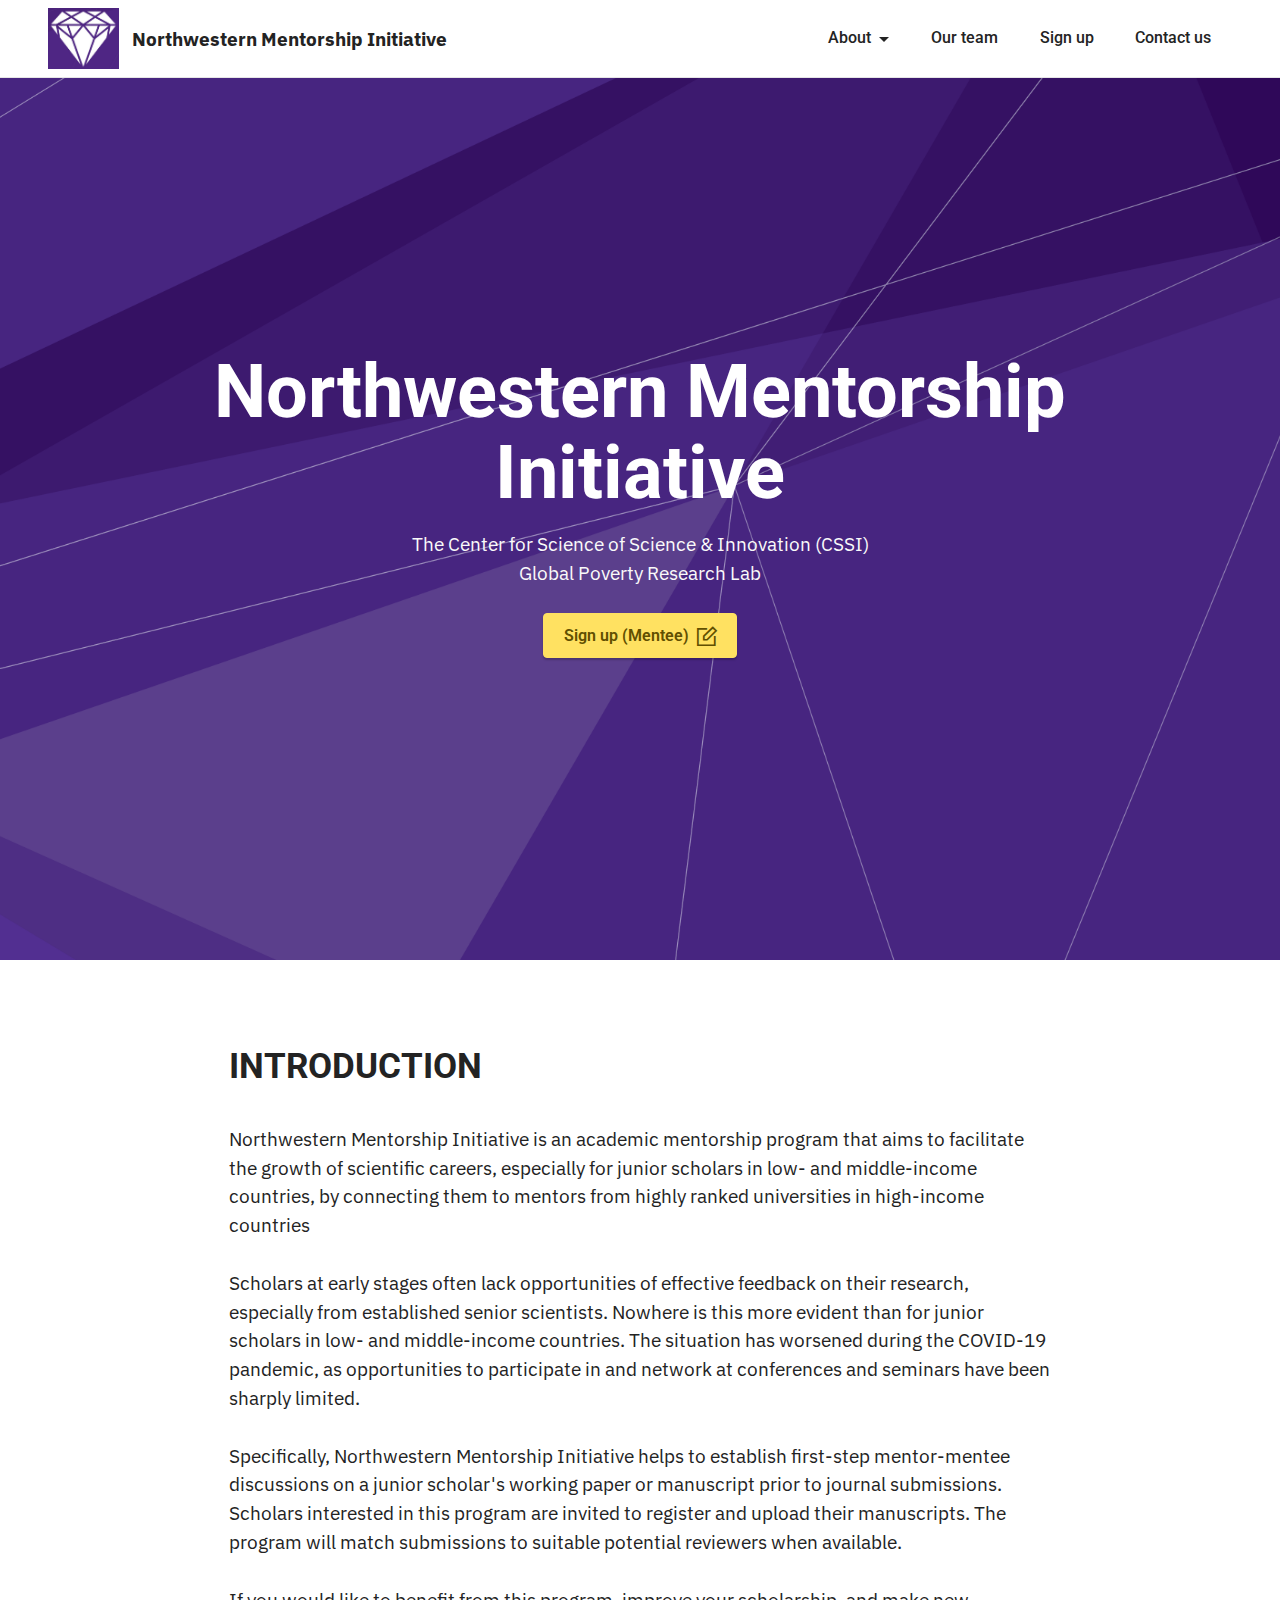
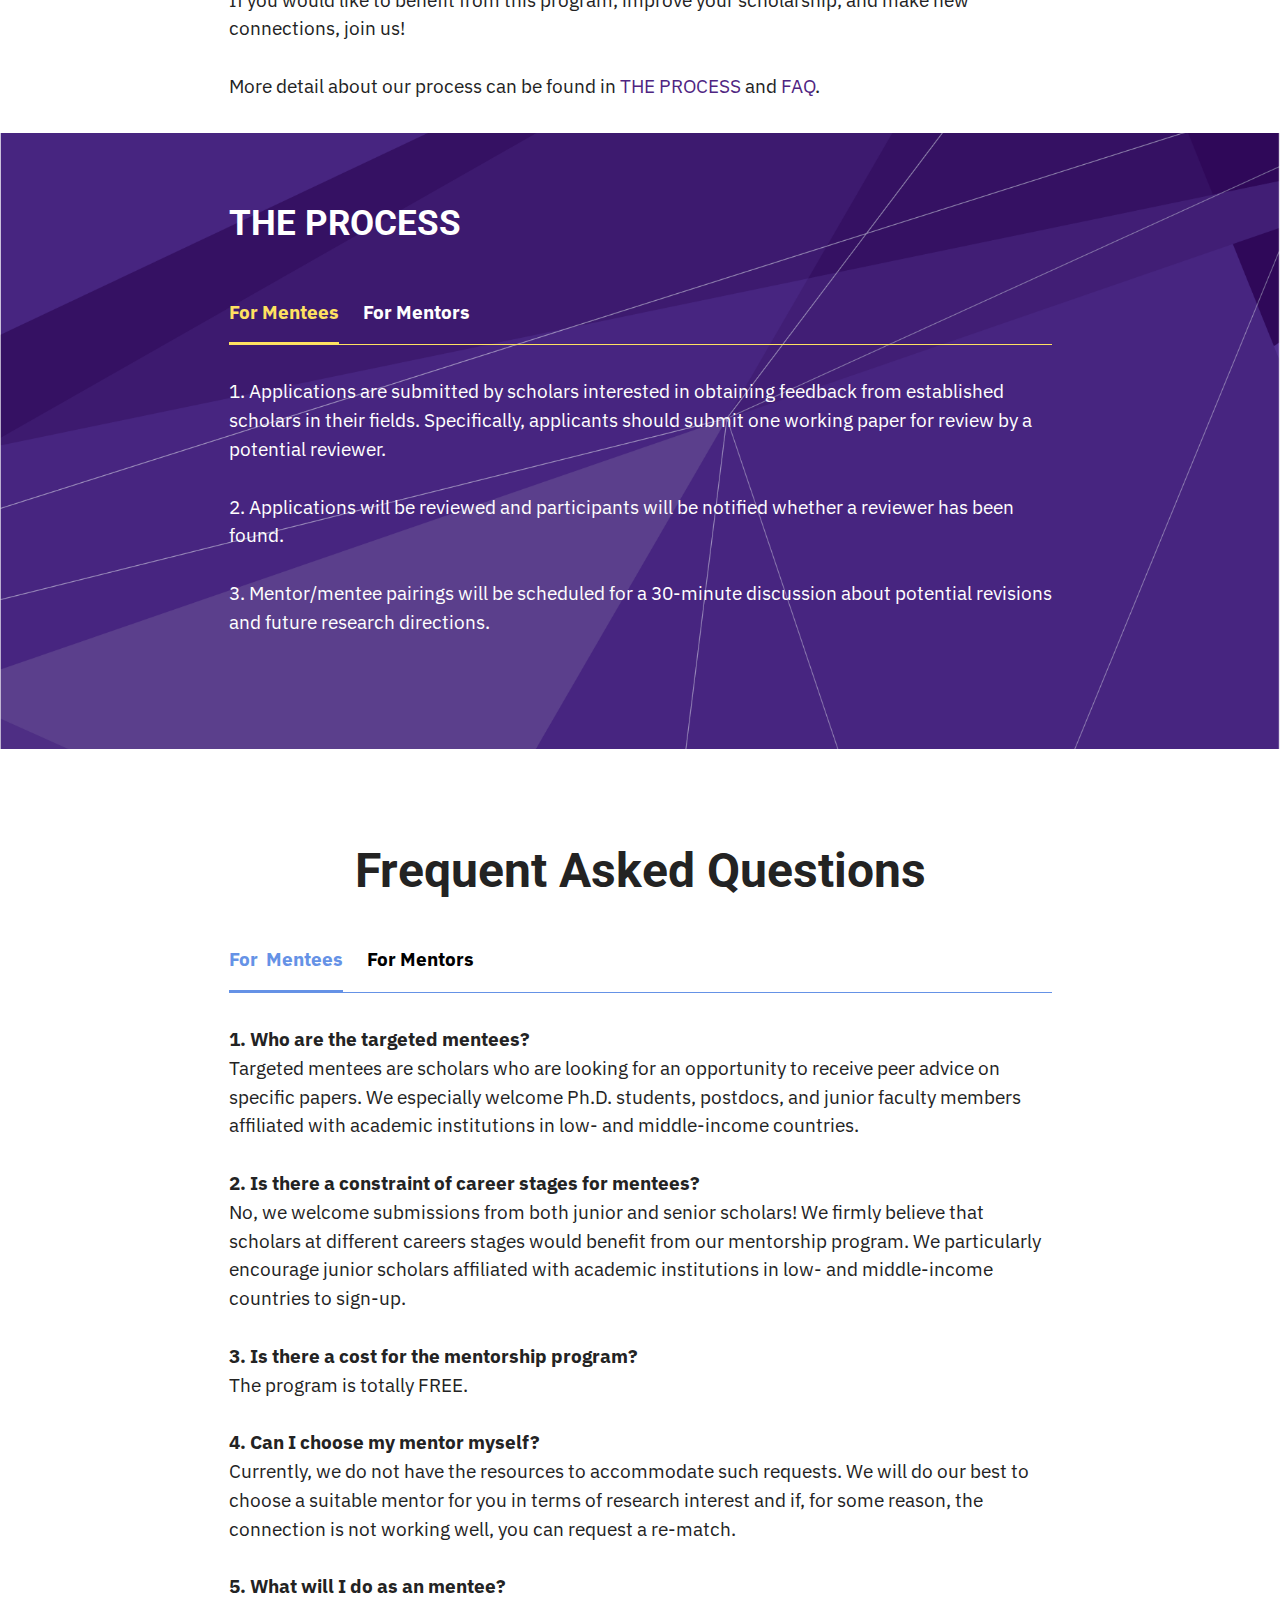
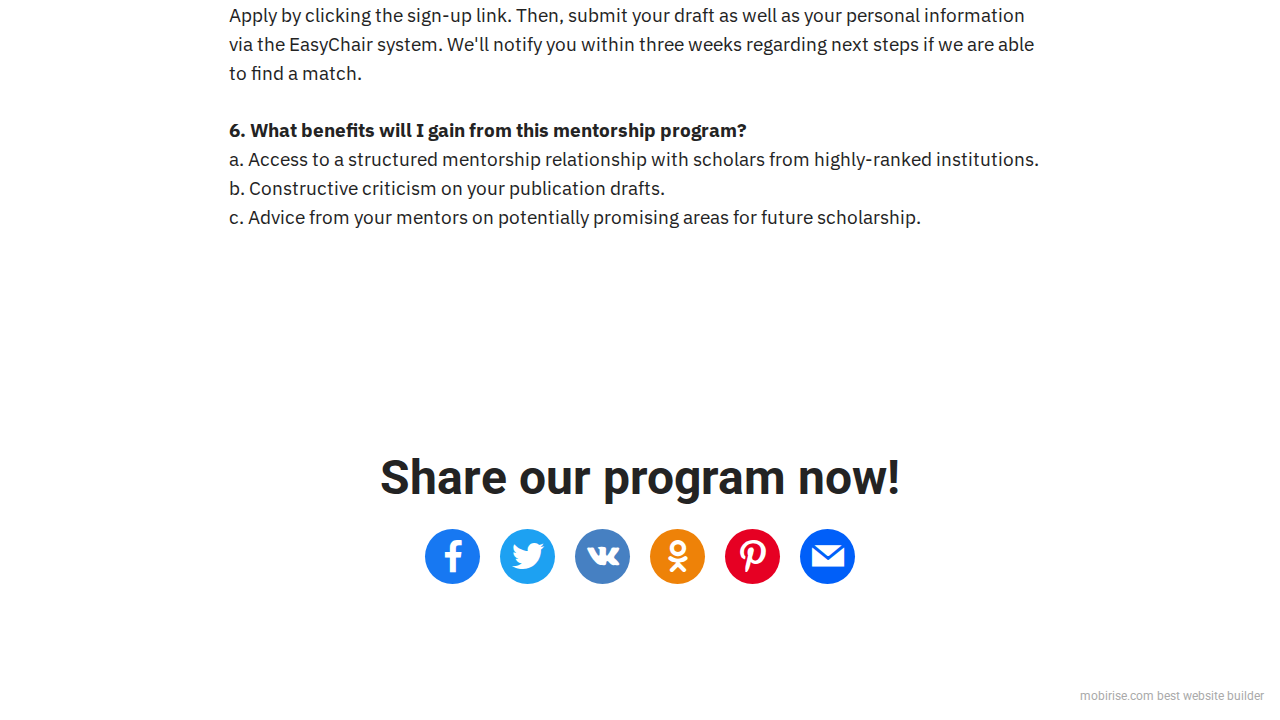
==== index.html @ a7794ac3 "Add files via upload" ====
<!DOCTYPE html>
<html  >
<head>
  <!-- Site made with Mobirise Website Builder v5.2.0, https://mobirise.com -->
  <meta charset="UTF-8">
  <meta http-equiv="X-UA-Compatible" content="IE=edge">
  <meta name="generator" content="Mobirise v5.2.0, mobirise.com">
  <meta name="viewport" content="width=device-width, initial-scale=1, minimum-scale=1">
  <link rel="shortcut icon" href="assets/images/logo-diamond.001-1.jpeg" type="image/x-icon">
  <meta name="description" content="">
  
  
  <title>home</title>
  <link rel="stylesheet" href="assets/web/assets/mobirise-icons2/mobirise2.css">
  <link rel="stylesheet" href="assets/tether/tether.min.css">
  <link rel="stylesheet" href="assets/bootstrap/css/bootstrap.min.css">
  <link rel="stylesheet" href="assets/bootstrap/css/bootstrap-grid.min.css">
  <link rel="stylesheet" href="assets/bootstrap/css/bootstrap-reboot.min.css">
  <link rel="stylesheet" href="assets/socicon/css/styles.css">
  <link rel="stylesheet" href="assets/dropdown/css/style.css">
  <link rel="stylesheet" href="assets/theme/css/style.css">
  <link rel="preload" as="style" href="assets/mobirise/css/mbr-additional.css"><link rel="stylesheet" href="assets/mobirise/css/mbr-additional.css" type="text/css">
  
  
  
  
</head>
<body>
  
  <section class="menu cid-sozj3Eqozd" once="menu" id="menu1-1z">
    
    <nav class="navbar navbar-dropdown navbar-fixed-top navbar-expand-lg">
        <div class="container-fluid">
            <div class="navbar-brand">
                <span class="navbar-logo">
                    <a href="https://www.kellogg.northwestern.edu">
                        <img src="assets/images/logo-diamond.001-1.jpeg" alt="Kellogg" style="height: 3.8rem;">
                    </a>
                </span>
                <span class="navbar-caption-wrap"><a class="navbar-caption text-black text-primary display-7" href="index.html">Northwestern Mentorship Initiative</a></span>
            </div>
            <button class="navbar-toggler" type="button" data-toggle="collapse" data-target="#navbarSupportedContent" aria-controls="navbarNavAltMarkup" aria-expanded="false" aria-label="Toggle navigation">
                <div class="hamburger">
                    <span></span>
                    <span></span>
                    <span></span>
                    <span></span>
                </div>
            </button>
            <div class="collapse navbar-collapse" id="navbarSupportedContent">
                <ul class="navbar-nav nav-dropdown nav-right" data-app-modern-menu="true"><li class="nav-item dropdown"><a class="nav-link link text-black text-primary dropdown-toggle display-4" href="#" data-toggle="dropdown-submenu" aria-expanded="false">About</a><div class="dropdown-menu"><a class="text-black text-primary dropdown-item display-4" href="index.html#header1-f">Home</a><a class="text-black text-primary dropdown-item display-4" href="index.html#content5-11">Introduction</a><a class="text-black text-primary dropdown-item display-4" href="index.html#tabs1-1y">Process</a><a class="text-black text-primary dropdown-item display-4" href="index.html#tabs1-22">FAQ</a></div></li><li class="nav-item"><a class="nav-link link text-black text-primary display-4" href="our-team.html">Our team</a></li><li class="nav-item"><a class="nav-link link text-black text-primary display-4" href="sign-up.html">Sign up</a></li><li class="nav-item"><a class="nav-link link text-black text-primary display-4" href="contact-us.html">Contact us</a></li></ul>
                
                
            </div>
        </div>
    </nav>

</section>

<section class="header1 cid-s48MCQYojq mbr-fullscreen" id="header1-f">

    

    

    <div class="align-center container">
        <div class="row justify-content-center">
            <div class="col-12 col-lg-12">
                <h1 class="mbr-section-title mbr-fonts-style mb-3 display-1"><strong>Northwestern Mentorship Initiative</strong></h1>
                
                <p class="mbr-text mbr-fonts-style display-7"><a href="https://www.kellogg.northwestern.edu/research/science-of-science.aspx" class="text-white" target="_blank">The Center for Science of Science &amp; Innovation (CSSI)</a><br><a href="https://www.kellogg.northwestern.edu/research/global-poverty-research-lab.aspx" class="text-white text-primary" target="_blank">Global Poverty Research Lab</a><br></p>
                <div class="mbr-section-btn mt-3"><a class="btn btn-warning display-4" href="sign-up.html"><span class="mobi-mbri mobi-mbri-edit mbr-iconfont mbr-iconfont-btn"></span>Sign up (Mentee)</a></div>
            </div>
        </div>
    </div>
</section>

<section class="content5 cid-sgXjWJ2t9B" id="content5-11">
    
    <div class="container">
        <div class="row justify-content-center">
            <div class="col-md-12 col-lg-9">
                
                <h4 class="mbr-section-subtitle mbr-fonts-style mb-4 display-5"><strong>
                    INTRODUCTION</strong></h4>
                <p class="mbr-text mbr-fonts-style display-7">Northwestern Mentorship Initiative is an academic mentorship program that aims to facilitate the growth of scientific careers, especially for junior scholars in low- and middle-income countries, by connecting them to mentors from highly ranked universities in high-income countries&nbsp;&nbsp;<br><br>Scholars at early stages often lack opportunities of effective feedback on their research, especially from established senior scientists. Nowhere is this more evident than for junior scholars in low- and middle-income countries. The situation has worsened during the COVID-19 pandemic,  as opportunities to participate in and network at conferences and seminars have been sharply limited. <br><br>Specifically, Northwestern Mentorship Initiative helps to establish first-step mentor-mentee discussions on a junior scholar's working paper or manuscript prior to journal submissions. Scholars interested in this program are invited to register and upload their manuscripts. The program will match submissions to suitable potential reviewers when available.<br><br>If you would like to benefit from this program, improve your scholarship, and make new connections, join us!<br><br>More detail about our process can be found in <a href="index.html#tabs1-1y" class="text-primary">THE PROCESS</a> and <a href="index.html#tabs1-22" class="text-primary">FAQ</a>.<br></p>
            </div>
        </div>
    </div>
</section>

<section class="tabs content18 cid-soyY2TyzaA" id="tabs1-1y">

    

    
    <div class="container">
        <div class="row justify-content-center">
            <div class="col-12 col-md-9">
                <h3 class="mbr-section-title mb-0 mbr-fonts-style display-5"><strong>THE PROCESS</strong></h3>
                
            </div>
        </div>
        <div class="row justify-content-center mt-4">
            <div class="col-12 col-md-9">
                <ul class="nav nav-tabs mb-4" role="tablist">
                    <li class="nav-item first mbr-fonts-style"><a class="nav-link mbr-fonts-style show active display-7" role="tab" data-toggle="tab" href="#tabs1-1y_tab0" aria-selected="true">
                            <strong>For Mentees</strong>
                        </a></li>
                    <li class="nav-item"><a class="nav-link mbr-fonts-style active display-7" role="tab" data-toggle="tab" href="#tabs1-1y_tab1" aria-selected="true"><strong>For Mentors</strong></a></li>
                    
                    
                    
                    
                </ul>
                <div class="tab-content">
                    <div id="tab1" class="tab-pane in active" role="tabpanel">
                        <div class="row">
                            <div class="col-md-12">
                                <p class="mbr-text mbr-fonts-style display-7">1. Applications are submitted by scholars interested in obtaining feedback from established scholars in their fields. Specifically, applicants should submit one working paper for review by a potential reviewer.<br><br>2. Applications will be reviewed and participants will be notified whether a reviewer has been found.<br><br>3. Mentor/mentee pairings will be scheduled for a 30-minute discussion about potential revisions and future research directions.<br></p>
                            </div>
                        </div>
                    </div>
                    <div id="tab2" class="tab-pane" role="tabpanel">
                        <div class="row">
                            <div class="col-md-12">
                                <p class="mbr-text mbr-fonts-style display-7">1. Mentors will receive a draft from mentees who submitted a working paper matching the mentor’s expertise.<br><br>2. After critically reviewing the draft, mentors will be scheduled for a 30-minute discussion with the mentee to share their feedback. In order to make the review process efficient, sending written comments in advance is encouraged as well.&nbsp;<br></p>
                            </div>
                        </div>
                    </div>
                    
                    
                    
                    
                </div>
            </div>
        </div>
    </div>
</section>

<section class="tabs content18 cid-suoAuSVMMZ" id="tabs1-22">

    

    
    <div class="container">
        <div class="row justify-content-center">
            <div class="col-12 col-md-9">
                <h3 class="mbr-section-title mb-0 mbr-fonts-style display-2">
                    <strong>Frequent Asked Questions</strong></h3>
                
            </div>
        </div>
        <div class="row justify-content-center mt-4">
            <div class="col-12 col-md-9">
                <ul class="nav nav-tabs mb-4" role="tablist">
                    <li class="nav-item first mbr-fonts-style"><a class="nav-link mbr-fonts-style show active display-7" role="tab" data-toggle="tab" href="#tabs1-22_tab0" aria-selected="true"><strong>For&nbsp; Mentees</strong></a></li>
                    <li class="nav-item"><a class="nav-link mbr-fonts-style active display-7" role="tab" data-toggle="tab" href="#tabs1-22_tab1" aria-selected="true"><strong>For Mentors</strong></a></li>
                    
                    
                    
                    
                </ul>
                <div class="tab-content">
                    <div id="tab1" class="tab-pane in active" role="tabpanel">
                        <div class="row">
                            <div class="col-md-12">
                                <p class="mbr-text mbr-fonts-style display-7"><strong>1. Who are the targeted mentees? </strong><br>Targeted mentees are scholars who are looking for an opportunity to receive peer advice on specific papers. We especially welcome Ph.D. students, postdocs, and junior faculty members affiliated with academic institutions in low- and middle-income countries.<br><br><strong>2. Is there a constraint of career stages for mentees?</strong><br>No, we welcome submissions from both junior and senior scholars! We firmly believe that scholars at different careers stages would benefit from our mentorship program. We particularly encourage junior scholars affiliated with academic institutions in low- and middle-income countries to sign-up.&nbsp;<br><br><strong>3. Is there a cost for the mentorship program? </strong><br>The program is totally FREE.<br><br><strong>4. Can I choose my mentor myself?       </strong><br>Currently, we do not have the resources to accommodate such requests. We will do our best to choose a suitable mentor for you in terms of research interest and if, for some reason, the connection is not working well, you can request a re-match.<br><br><strong>5. What will I do as an mentee?      </strong><br>Apply by clicking the sign-up link. Then, submit your draft as well as your personal information via the EasyChair system. We'll notify you within three weeks regarding next steps if we are able to find a match.<br><br><strong>6. What benefits will I gain from this mentorship program?     </strong><br>a. Access to a structured mentorship relationship with scholars from highly-ranked institutions.<br>b. Constructive criticism on your publication drafts.<br>c. Advice from your mentors on potentially promising areas for future scholarship.<br><br></p>
                            </div>
                        </div>
                    </div>
                    <div id="tab2" class="tab-pane" role="tabpanel">
                        <div class="row">
                            <div class="col-md-12">
                                <p class="mbr-text mbr-fonts-style display-7"><strong>1. Who are the mentors? </strong><br>Our mentors are scholars from highly-ranked research institutions. <br><br><strong>2. Is there a cost for the mentorship program?</strong><br>It is totally FREE.<br><br><strong>3. Can I choose my mentee myself?</strong><br>Currently, we do not have the resources to accommodate such requests. We will do our best to choose a suitable mentee for you in terms of research interest and if, for some reason, the connection is not working well, you can request a re-match.<br><br><strong>4. What will I do as a mentor?     </strong><br>You will critically review a draft assigned to you within 21 days (3 weeks). Once finished the review, you’ll be scheduled for a 30-minute discussion with the mentee to share your feedback. In order to make the review process efficient, sending written comments in advance is encouraged. <br><br><strong>5. What benefits will I gain from this mentorship program?     </strong><br>a. Expand the thought diversity of science through mentorships.<br>b. Nurture the next generation of young scientists within your field.<br>c. Learn about the topics that junior scholars find most pressing, and meet potential future collaborators. <br>d. “The rose is in her hand, the flavor in mine.” In other words, passing on wisdom is among the most rewarding elements of the scientific process.</p>
                            </div>
                        </div>
                    </div>
                    
                    
                    
                    
                </div>
            </div>
        </div>
    </div>
</section>

<section class="social1 cid-soyLu3gSMZ" id="share1-1r">
    
    
    

    <div class="container">
        <div class="media-container-row">
            <div class="col-12">
                <h3 class="mbr-section-title mb-3 align-center mbr-fonts-style display-2">
                    <strong>Share our program now!</strong></h3>
                <div>
                    <div class="mbr-social-likes align-center">
                        <span class="btn btn-social socicon-bg-facebook facebook m-2">
                            <i class="socicon socicon-facebook"></i>
                        </span>
                        <span class="btn btn-social twitter socicon-bg-twitter m-2">
                            <i class="socicon socicon-twitter"></i>
                        </span>
                        <span class="btn btn-social vkontakte socicon-bg-vkontakte m-2">
                            <i class="socicon socicon-vkontakte"></i>
                        </span>
                        <span class="btn btn-social odnoklassniki socicon-bg-odnoklassniki m-2">
                            <i class="socicon socicon-odnoklassniki"></i>
                        </span>
                        <span class="btn btn-social pinterest socicon-bg-pinterest m-2">
                            <i class="socicon socicon-pinterest"></i>
                        </span>
                        <span class="btn btn-social mailru socicon-bg-mail m-2">
                            <i class="socicon socicon-mail"></i>
                        </span>
                    </div>
                </div>
            </div>
        </div>
    </div>
</section><section style="background-color: #fff; font-family: -apple-system, BlinkMacSystemFont, 'Segoe UI', 'Roboto', 'Helvetica Neue', Arial, sans-serif; color:#aaa; font-size:12px; padding: 0; align-items: center; display: flex;"><a href="https://mobirise.site/f" style="flex: 1 1; height: 3rem; padding-left: 1rem;"></a><p style="flex: 0 0 auto; margin:0; padding-right:1rem;"><a href="https://mobirise.site" style="color:#aaa;">mobirise.com</a> best website builder</p></section><script src="assets/web/assets/jquery/jquery.min.js"></script>  <script src="assets/popper/popper.min.js"></script>  <script src="assets/tether/tether.min.js"></script>  <script src="assets/bootstrap/js/bootstrap.min.js"></script>  <script src="assets/smoothscroll/smooth-scroll.js"></script>  <script src="assets/mbr-tabs/mbr-tabs.js"></script>  <script src="assets/sociallikes/social-likes.js"></script>  <script src="assets/dropdown/js/nav-dropdown.js"></script>  <script src="assets/dropdown/js/navbar-dropdown.js"></script>  <script src="assets/touchswipe/jquery.touch-swipe.min.js"></script>  <script src="assets/theme/js/script.js"></script>  
  
  
</body>
</html>
---- assets/web/assets/mobirise-icons2/mobirise2.css ----
@font-face {
  font-family: 'Moririse2';
  font-display: swap;
  src:  url('mobirise2.eot?f2bix4');
  src:  url('mobirise2.eot?f2bix4#iefix') format('embedded-opentype'),
    url('mobirise2.ttf?f2bix4') format('truetype'),
    url('mobirise2.woff?f2bix4') format('woff'),
    url('mobirise2.svg?f2bix4#mobirise2') format('svg');
  font-weight: normal;
  font-style: normal;
}

[class^="mobi-"], [class*=" mobi-"] {
  /* use !important to prevent issues with browser extensions that change fonts */
  font-family: 'Moririse2' !important;
  speak: none;
  font-style: normal;
  font-weight: normal;
  font-variant: normal;
  text-transform: none;
  line-height: 1;

  /* Better Font Rendering =========== */
  -webkit-font-smoothing: antialiased;
  -moz-osx-font-smoothing: grayscale;
}

.mobi-mbri-add-submenu:before {
  content: "\e900";
}
.mobi-mbri-alert:before {
  content: "\e901";
}
.mobi-mbri-align-center:before {
  content: "\e902";
}
.mobi-mbri-align-justify:before {
  content: "\e903";
}
.mobi-mbri-align-left:before {
  content: "\e904";
}
.mobi-mbri-align-right:before {
  content: "\e905";
}
.mobi-mbri-android:before {
  content: "\e906";
}
.mobi-mbri-apple:before {
  content: "\e907";
}
.mobi-mbri-arrow-down:before {
  content: "\e908";
}
.mobi-mbri-arrow-next:before {
  content: "\e909";
}
.mobi-mbri-arrow-prev:before {
  content: "\e90a";
}
.mobi-mbri-arrow-up:before {
  content: "\e90b";
}
.mobi-mbri-bold:before {
  content: "\e90c";
}
.mobi-mbri-bookmark:before {
  content: "\e90d";
}
.mobi-mbri-bootstrap:before {
  content: "\e90e";
}
.mobi-mbri-briefcase:before {
  content: "\e90f";
}
.mobi-mbri-browse:before {
  content: "\e910";
}
.mobi-mbri-bulleted-list:before {
  content: "\e911";
}
.mobi-mbri-calendar:before {
  content: "\e912";
}
.mobi-mbri-camera:before {
  content: "\e913";
}
.mobi-mbri-cart-add:before {
  content: "\e914";
}
.mobi-mbri-cart-full:before {
  content: "\e915";
}
.mobi-mbri-cash:before {
  content: "\e916";
}
.mobi-mbri-change-style:before {
  content: "\e917";
}
.mobi-mbri-chat:before {
  content: "\e918";
}
.mobi-mbri-clock:before {
  content: "\e919";
}
.mobi-mbri-close:before {
  content: "\e91a";
}
.mobi-mbri-cloud:before {
  content: "\e91b";
}
.mobi-mbri-code:before {
  content: "\e91c";
}
.mobi-mbri-contact-form:before {
  content: "\e91d";
}
.mobi-mbri-credit-card:before {
  content: "\e91e";
}
.mobi-mbri-cursor-click:before {
  content: "\e91f";
}
.mobi-mbri-cust-feedback:before {
  content: "\e920";
}
.mobi-mbri-database:before {
  content: "\e921";
}
.mobi-mbri-delivery:before {
  content: "\e922";
}
.mobi-mbri-desktop:before {
  content: "\e923";
}
.mobi-mbri-devices:before {
  content: "\e924";
}
.mobi-mbri-down:before {
  content: "\e925";
}
.mobi-mbri-download-2:before {
  content: "\e926";
}
.mobi-mbri-download:before {
  content: "\e927";
}
.mobi-mbri-drag-n-drop-2:before {
  content: "\e928";
}
.mobi-mbri-drag-n-drop:before {
  content: "\e929";
}
.mobi-mbri-edit-2:before {
  content: "\e92a";
}
.mobi-mbri-edit:before {
  content: "\e92b";
}
.mobi-mbri-error:before {
  content: "\e92c";
}
.mobi-mbri-extension:before {
  content: "\e92d";
}
.mobi-mbri-features:before {
  content: "\e92e";
}
.mobi-mbri-file:before {
  content: "\e92f";
}
.mobi-mbri-flag:before {
  content: "\e930";
}
.mobi-mbri-folder:before {
  content: "\e931";
}
.mobi-mbri-gift:before {
  content: "\e932";
}
.mobi-mbri-github:before {
  content: "\e933";
}
.mobi-mbri-globe-2:before {
  content: "\e934";
}
.mobi-mbri-globe:before {
  content: "\e935";
}
.mobi-mbri-growing-chart:before {
  content: "\e936";
}
.mobi-mbri-hearth:before {
  content: "\e937";
}
.mobi-mbri-help:before {
  content: "\e938";
}
.mobi-mbri-home:before {
  content: "\e939";
}
.mobi-mbri-hot-cup:before {
  content: "\e93a";
}
.mobi-mbri-idea:before {
  content: "\e93b";
}
.mobi-mbri-image-gallery:before {
  content: "\e93c";
}
.mobi-mbri-image-slider:before {
  content: "\e93d";
}
.mobi-mbri-info:before {
  content: "\e93e";
}
.mobi-mbri-italic:before {
  content: "\e93f";
}
.mobi-mbri-key:before {
  content: "\e940";
}
.mobi-mbri-laptop:before {
  content: "\e941";
}
.mobi-mbri-layers:before {
  content: "\e942";
}
.mobi-mbri-left-right:before {
  content: "\e943";
}
.mobi-mbri-left:before {
  content: "\e944";
}
.mobi-mbri-letter:before {
  content: "\e945";
}
.mobi-mbri-like:before {
  content: "\e946";
}
.mobi-mbri-link:before {
  content: "\e947";
}
.mobi-mbri-lock:before {
  content: "\e948";
}
.mobi-mbri-login:before {
  content: "\e949";
}
.mobi-mbri-logout:before {
  content: "\e94a";
}
.mobi-mbri-magic-stick:before {
  content: "\e94b";
}
.mobi-mbri-map-pin:before {
  content: "\e94c";
}
.mobi-mbri-menu:before {
  content: "\e94d";
}
.mobi-mbri-mobile-2:before {
  content: "\e94e";
}
.mobi-mbri-mobile-horizontal:before {
  content: "\e94f";
}
.mobi-mbri-mobile:before {
  content: "\e950";
}
.mobi-mbri-mobirise:before {
  content: "\e951";
}
.mobi-mbri-more-horizontal:before {
  content: "\e952";
}
.mobi-mbri-more-vertical:before {
  content: "\e953";
}
.mobi-mbri-music:before {
  content: "\e954";
}
.mobi-mbri-new-file:before {
  content: "\e955";
}
.mobi-mbri-numbered-list:before {
  content: "\e956";
}
.mobi-mbri-opened-folder:before {
  content: "\e957";
}
.mobi-mbri-pages:before {
  content: "\e958";
}
.mobi-mbri-paper-plane:before {
  content: "\e959";
}
.mobi-mbri-paperclip:before {
  content: "\e95a";
}
.mobi-mbri-phone:before {
  content: "\e95b";
}
.mobi-mbri-photo:before {
  content: "\e95c";
}
.mobi-mbri-photos:before {
  content: "\e95d";
}
.mobi-mbri-pin:before {
  content: "\e95e";
}
.mobi-mbri-play:before {
  content: "\e95f";
}
.mobi-mbri-plus:before {
  content: "\e960";
}
.mobi-mbri-preview:before {
  content: "\e961";
}
.mobi-mbri-print:before {
  content: "\e962";
}
.mobi-mbri-protect:before {
  content: "\e963";
}
.mobi-mbri-question:before {
  content: "\e964";
}
.mobi-mbri-quote-left:before {
  content: "\e965";
}
.mobi-mbri-quote-right:before {
  content: "\e966";
}
.mobi-mbri-redo:before {
  content: "\e967";
}
.mobi-mbri-refresh:before {
  content: "\e968";
}
.mobi-mbri-responsive-2:before {
  content: "\e969";
}
.mobi-mbri-responsive:before {
  content: "\e96a";
}
.mobi-mbri-right:before {
  content: "\e96b";
}
.mobi-mbri-rocket:before {
  content: "\e96c";
}
.mobi-mbri-sad-face:before {
  content: "\e96d";
}
.mobi-mbri-sale:before {
  content: "\e96e";
}
.mobi-mbri-save:before {
  content: "\e96f";
}
.mobi-mbri-search:before {
  content: "\e970";
}
.mobi-mbri-setting-2:before {
  content: "\e971";
}
.mobi-mbri-setting-3:before {
  content: "\e972";
}
.mobi-mbri-setting:before {
  content: "\e973";
}
.mobi-mbri-share:before {
  content: "\e974";
}
.mobi-mbri-shopping-bag:before {
  content: "\e975";
}
.mobi-mbri-shopping-basket:before {
  content: "\e976";
}
.mobi-mbri-shopping-cart:before {
  content: "\e977";
}
.mobi-mbri-sites:before {
  content: "\e978";
}
.mobi-mbri-smile-face:before {
  content: "\e979";
}
.mobi-mbri-speed:before {
  content: "\e97a";
}
.mobi-mbri-star:before {
  content: "\e97b";
}
.mobi-mbri-success:before {
  content: "\e97c";
}
.mobi-mbri-sun:before {
  content: "\e97d";
}
.mobi-mbri-sun2:before {
  content: "\e97e";
}
.mobi-mbri-tablet-vertical:before {
  content: "\e97f";
}
.mobi-mbri-tablet:before {
  content: "\e980";
}
.mobi-mbri-target:before {
  content: "\e981";
}
.mobi-mbri-timer:before {
  content: "\e982";
}
.mobi-mbri-to-ftp:before {
  content: "\e983";
}
.mobi-mbri-to-local-drive:before {
  content: "\e984";
}
.mobi-mbri-touch-swipe:before {
  content: "\e985";
}
.mobi-mbri-touch:before {
  content: "\e986";
}
.mobi-mbri-trash:before {
  content: "\e987";
}
.mobi-mbri-underline:before {
  content: "\e988";
}
.mobi-mbri-undo:before {
  content: "\e989";
}
.mobi-mbri-unlink:before {
  content: "\e98a";
}
.mobi-mbri-unlock:before {
  content: "\e98b";
}
.mobi-mbri-up-down:before {
  content: "\e98c";
}
.mobi-mbri-up:before {
  content: "\e98d";
}
.mobi-mbri-update:before {
  content: "\e98e";
}
.mobi-mbri-upload-2:before {
  content: "\e98f";
}
.mobi-mbri-upload:before {
  content: "\e990";
}
.mobi-mbri-user-2:before {
  content: "\e991";
}
.mobi-mbri-user:before {
  content: "\e992";
}
.mobi-mbri-users:before {
  content: "\e993";
}
.mobi-mbri-video-play:before {
  content: "\e994";
}
.mobi-mbri-video:before {
  content: "\e995";
}
.mobi-mbri-watch:before {
  content: "\e996";
}
.mobi-mbri-website-theme-2:before {
  content: "\e997";
}
.mobi-mbri-website-theme:before {
  content: "\e998";
}
.mobi-mbri-wifi:before {
  content: "\e999";
}
.mobi-mbri-windows:before {
  content: "\e99a";
}
.mobi-mbri-zoom-in:before {
  content: "\e99b";
}
.mobi-mbri-zoom-out:before {
  content: "\e99c";
}
---- assets/socicon/css/styles.css ----
@charset "UTF-8";

@font-face {
  font-family: 'Socicon';
  src:  url('../fonts/socicon.eot');
  src:  url('../fonts/socicon.eot?#iefix') format('embedded-opentype'),
    url('../fonts/socicon.woff2') format('woff2'),
    url('../fonts/socicon.ttf') format('truetype'),
    url('../fonts/socicon.woff') format('woff'),
    url('../fonts/socicon.svg#socicon') format('svg');
  font-weight: normal;
  font-style: normal;
}

[data-icon]:before {
  font-family: "socicon" !important;
  content: attr(data-icon);
  font-style: normal !important;
  font-weight: normal !important;
  font-variant: normal !important;
  text-transform: none !important;
  speak: none;
  line-height: 1;
  -webkit-font-smoothing: antialiased;
  -moz-osx-font-smoothing: grayscale;
}

[class^="socicon-"], [class*=" socicon-"] {
  /* use !important to prevent issues with browser extensions that change fonts */
  font-family: 'Socicon' !important;
  speak: none;
  font-style: normal;
  font-weight: normal;
  font-variant: normal;
  text-transform: none;
  line-height: 1;

  /* Better Font Rendering =========== */
  -webkit-font-smoothing: antialiased;
  -moz-osx-font-smoothing: grayscale;
}

.socicon-eitaa:before {
  content: "\e97c";
}
.socicon-soroush:before {
  content: "\e97d";
}
.socicon-bale:before {
  content: "\e97e";
}
.socicon-zazzle:before {
  content: "\e97b";
}
.socicon-society6:before {
  content: "\e97a";
}
.socicon-redbubble:before {
  content: "\e979";
}
.socicon-avvo:before {
  content: "\e978";
}
.socicon-stitcher:before {
  content: "\e977";
}
.socicon-googlehangouts:before {
  content: "\e974";
}
.socicon-dlive:before {
  content: "\e975";
}
.socicon-vsco:before {
  content: "\e976";
}
.socicon-flipboard:before {
  content: "\e973";
}
.socicon-ubuntu:before {
  content: "\e958";
}
.socicon-artstation:before {
  content: "\e959";
}
.socicon-invision:before {
  content: "\e95a";
}
.socicon-torial:before {
  content: "\e95b";
}
.socicon-collectorz:before {
  content: "\e95c";
}
.socicon-seenthis:before {
  content: "\e95d";
}
.socicon-googleplaymusic:before {
  content: "\e95e";
}
.socicon-debian:before {
  content: "\e95f";
}
.socicon-filmfreeway:before {
  content: "\e960";
}
.socicon-gnome:before {
  content: "\e961";
}
.socicon-itchio:before {
  content: "\e962";
}
.socicon-jamendo:before {
  content: "\e963";
}
.socicon-mix:before {
  content: "\e964";
}
.socicon-sharepoint:before {
  content: "\e965";
}
.socicon-tinder:before {
  content: "\e966";
}
.socicon-windguru:before {
  content: "\e967";
}
.socicon-cdbaby:before {
  content: "\e968";
}
.socicon-elementaryos:before {
  content: "\e969";
}
.socicon-stage32:before {
  content: "\e96a";
}
.socicon-tiktok:before {
  content: "\e96b";
}
.socicon-gitter:before {
  content: "\e96c";
}
.socicon-letterboxd:before {
  content: "\e96d";
}
.socicon-threema:before {
  content: "\e96e";
}
.socicon-splice:before {
  content: "\e96f";
}
.socicon-metapop:before {
  content: "\e970";
}
.socicon-naver:before {
  content: "\e971";
}
.socicon-remote:before {
  content: "\e972";
}
.socicon-internet:before {
  content: "\e957";
}
.socicon-moddb:before {
  content: "\e94b";
}
.socicon-indiedb:before {
  content: "\e94c";
}
.socicon-traxsource:before {
  content: "\e94d";
}
.socicon-gamefor:before {
  content: "\e94e";
}
.socicon-pixiv:before {
  content: "\e94f";
}
.socicon-myanimelist:before {
  content: "\e950";
}
.socicon-blackberry:before {
  content: "\e951";
}
.socicon-wickr:before {
  content: "\e952";
}
.socicon-spip:before {
  content: "\e953";
}
.socicon-napster:before {
  content: "\e954";
}
.socicon-beatport:before {
  content: "\e955";
}
.socicon-hackerone:before {
  content: "\e956";
}
.socicon-hackernews:before {
  content: "\e946";
}
.socicon-smashwords:before {
  content: "\e947";
}
.socicon-kobo:before {
  content: "\e948";
}
.socicon-bookbub:before {
  content: "\e949";
}
.socicon-mailru:before {
  content: "\e94a";
}
.socicon-gitlab:before {
  content: "\e945";
}
.socicon-instructables:before {
  content: "\e944";
}
.socicon-portfolio:before {
  content: "\e943";
}
.socicon-codered:before {
  content: "\e940";
}
.socicon-origin:before {
  content: "\e941";
}
.socicon-nextdoor:before {
  content: "\e942";
}
.socicon-udemy:before {
  content: "\e93f";
}
.socicon-livemaster:before {
  content: "\e93e";
}
.socicon-crunchbase:before {
  content: "\e93b";
}
.socicon-homefy:before {
  content: "\e93c";
}
.socicon-calendly:before {
  content: "\e93d";
}
.socicon-realtor:before {
  content: "\e90f";
}
.socicon-tidal:before {
  content: "\e910";
}
.socicon-qobuz:before {
  content: "\e911";
}
.socicon-natgeo:before {
  content: "\e912";
}
.socicon-mastodon:before {
  content: "\e913";
}
.socicon-unsplash:before {
  content: "\e914";
}
.socicon-homeadvisor:before {
  content: "\e915";
}
.socicon-angieslist:before {
  content: "\e916";
}
.socicon-codepen:before {
  content: "\e917";
}
.socicon-slack:before {
  content: "\e918";
}
.socicon-openaigym:before {
  content: "\e919";
}
.socicon-logmein:before {
  content: "\e91a";
}
.socicon-fiverr:before {
  content: "\e91b";
}
.socicon-gotomeeting:before {
  content: "\e91c";
}
.socicon-aliexpress:before {
  content: "\e91d";
}
.socicon-guru:before {
  content: "\e91e";
}
.socicon-appstore:before {
  content: "\e91f";
}
.socicon-homes:before {
  content: "\e920";
}
.socicon-zoom:before {
  content: "\e921";
}
.socicon-alibaba:before {
  content: "\e922";
}
.socicon-craigslist:before {
  content: "\e923";
}
.socicon-wix:before {
  content: "\e924";
}
.socicon-redfin:before {
  content: "\e925";
}
.socicon-googlecalendar:before {
  content: "\e926";
}
.socicon-shopify:before {
  content: "\e927";
}
.socicon-freelancer:before {
  content: "\e928";
}
.socicon-seedrs:before {
  content: "\e929";
}
.socicon-bing:before {
  content: "\e92a";
}
.socicon-doodle:before {
  content: "\e92b";
}
.socicon-bonanza:before {
  content: "\e92c";
}
.socicon-squarespace:before {
  content: "\e92d";
}
.socicon-toptal:before {
  content: "\e92e";
}
.socicon-gust:before {
  content: "\e92f";
}
.socicon-ask:before {
  content: "\e930";
}
.socicon-trulia:before {
  content: "\e931";
}
.socicon-loomly:before {
  content: "\e932";
}
.socicon-ghost:before {
  content: "\e933";
}
.socicon-upwork:before {
  content: "\e934";
}
.socicon-fundable:before {
  content: "\e935";
}
.socicon-booking:before {
  content: "\e936";
}
.socicon-googlemaps:before {
  content: "\e937";
}
.socicon-zillow:before {
  content: "\e938";
}
.socicon-niconico:before {
  content: "\e939";
}
.socicon-toneden:before {
  content: "\e93a";
}
.socicon-augment:before {
  content: "\e908";
}
.socicon-bitbucket:before {
  content: "\e909";
}
.socicon-fyuse:before {
  content: "\e90a";
}
.socicon-yt-gaming:before {
  content: "\e90b";
}
.socicon-sketchfab:before {
  content: "\e90c";
}
.socicon-mobcrush:before {
  content: "\e90d";
}
.socicon-microsoft:before {
  content: "\e90e";
}
.socicon-pandora:before {
  content: "\e907";
}
.socicon-messenger:before {
  content: "\e906";
}
.socicon-gamewisp:before {
  content: "\e905";
}
.socicon-bloglovin:before {
  content: "\e904";
}
.socicon-tunein:before {
  content: "\e903";
}
.socicon-gamejolt:before {
  content: "\e901";
}
.socicon-trello:before {
  content: "\e902";
}
.socicon-spreadshirt:before {
  content: "\e900";
}
.socicon-500px:before {
  content: "\e000";
}
.socicon-8tracks:before {
  content: "\e001";
}
.socicon-airbnb:before {
  content: "\e002";
}
.socicon-alliance:before {
  content: "\e003";
}
.socicon-amazon:before {
  content: "\e004";
}
.socicon-amplement:before {
  content: "\e005";
}
.socicon-android:before {
  content: "\e006";
}
.socicon-angellist:before {
  content: "\e007";
}
.socicon-apple:before {
  content: "\e008";
}
.socicon-appnet:before {
  content: "\e009";
}
.socicon-baidu:before {
  content: "\e00a";
}
.socicon-bandcamp:before {
  content: "\e00b";
}
.socicon-battlenet:before {
  content: "\e00c";
}
.socicon-mixer:before {
  content: "\e00d";
}
.socicon-bebee:before {
  content: "\e00e";
}
.socicon-bebo:before {
  content: "\e00f";
}
.socicon-behance:before {
  content: "\e010";
}
.socicon-blizzard:before {
  content: "\e011";
}
.socicon-blogger:before {
  content: "\e012";
}
.socicon-buffer:before {
  content: "\e013";
}
.socicon-chrome:before {
  content: "\e014";
}
.socicon-coderwall:before {
  content: "\e015";
}
.socicon-curse:before {
  content: "\e016";
}
.socicon-dailymotion:before {
  content: "\e017";
}
.socicon-deezer:before {
  content: "\e018";
}
.socicon-delicious:before {
  content: "\e019";
}
.socicon-deviantart:before {
  content: "\e01a";
}
.socicon-diablo:before {
  content: "\e01b";
}
.socicon-digg:before {
  content: "\e01c";
}
.socicon-discord:before {
  content: "\e01d";
}
.socicon-disqus:before {
  content: "\e01e";
}
.socicon-douban:before {
  content: "\e01f";
}
.socicon-draugiem:before {
  content: "\e020";
}
.socicon-dribbble:before {
  content: "\e021";
}
.socicon-drupal:before {
  content: "\e022";
}
.socicon-ebay:before {
  content: "\e023";
}
.socicon-ello:before {
  content: "\e024";
}
.socicon-endomodo:before {
  content: "\e025";
}
.socicon-envato:before {
  content: "\e026";
}
.socicon-etsy:before {
  content: "\e027";
}
.socicon-facebook:before {
  content: "\e028";
}
.socicon-feedburner:before {
  content: "\e029";
}
.socicon-filmweb:before {
  content: "\e02a";
}
.socicon-firefox:before {
  content: "\e02b";
}
.socicon-flattr:before {
  content: "\e02c";
}
.socicon-flickr:before {
  content: "\e02d";
}
.socicon-formulr:before {
  content: "\e02e";
}
.socicon-forrst:before {
  content: "\e02f";
}
.socicon-foursquare:before {
  content: "\e030";
}
.socicon-friendfeed:before {
  content: "\e031";
}
.socicon-github:before {
  content: "\e032";
}
.socicon-goodreads:before {
  content: "\e033";
}
.socicon-google:before {
  content: "\e034";
}
.socicon-googlescholar:before {
  content: "\e035";
}
.socicon-googlegroups:before {
  content: "\e036";
}
.socicon-googlephotos:before {
  content: "\e037";
}
.socicon-googleplus:before {
  content: "\e038";
}
.socicon-grooveshark:before {
  content: "\e039";
}
.socicon-hackerrank:before {
  content: "\e03a";
}
.socicon-hearthstone:before {
  content: "\e03b";
}
.socicon-hellocoton:before {
  content: "\e03c";
}
.socicon-heroes:before {
  content: "\e03d";
}
.socicon-smashcast:before {
  content: "\e03e";
}
.socicon-horde:before {
  content: "\e03f";
}
.socicon-houzz:before {
  content: "\e040";
}
.socicon-icq:before {
  content: "\e041";
}
.socicon-identica:before {
  content: "\e042";
}
.socicon-imdb:before {
  content: "\e043";
}
.socicon-instagram:before {
  content: "\e044";
}
.socicon-issuu:before {
  content: "\e045";
}
.socicon-istock:before {
  content: "\e046";
}
.socicon-itunes:before {
  content: "\e047";
}
.socicon-keybase:before {
  content: "\e048";
}
.socicon-lanyrd:before {
  content: "\e049";
}
.socicon-lastfm:before {
  content: "\e04a";
}
.socicon-line:before {
  content: "\e04b";
}
.socicon-linkedin:before {
  content: "\e04c";
}
.socicon-livejournal:before {
  content: "\e04d";
}
.socicon-lyft:before {
  content: "\e04e";
}
.socicon-macos:before {
  content: "\e04f";
}
.socicon-mail:before {
  content: "\e050";
}
.socicon-medium:before {
  content: "\e051";
}
.socicon-meetup:before {
  content: "\e052";
}
.socicon-mixcloud:before {
  content: "\e053";
}
.socicon-modelmayhem:before {
  content: "\e054";
}
.socicon-mumble:before {
  content: "\e055";
}
.socicon-myspace:before {
  content: "\e056";
}
.socicon-newsvine:before {
  content: "\e057";
}
.socicon-nintendo:before {
  content: "\e058";
}
.socicon-npm:before {
  content: "\e059";
}
.socicon-odnoklassniki:before {
  content: "\e05a";
}
.socicon-openid:before {
  content: "\e05b";
}
.socicon-opera:before {
  content: "\e05c";
}
.socicon-outlook:before {
  content: "\e05d";
}
.socicon-overwatch:before {
  content: "\e05e";
}
.socicon-patreon:before {
  content: "\e05f";
}
.socicon-paypal:before {
  content: "\e060";
}
.socicon-periscope:before {
  content: "\e061";
}
.socicon-persona:before {
  content: "\e062";
}
.socicon-pinterest:before {
  content: "\e063";
}
.socicon-play:before {
  content: "\e064";
}
.socicon-player:before {
  content: "\e065";
}
.socicon-playstation:before {
  content: "\e066";
}
.socicon-pocket:before {
  content: "\e067";
}
.socicon-qq:before {
  content: "\e068";
}
.socicon-quora:before {
  content: "\e069";
}
.socicon-raidcall:before {
  content: "\e06a";
}
.socicon-ravelry:before {
  content: "\e06b";
}
.socicon-reddit:before {
  content: "\e06c";
}
.socicon-renren:before {
  content: "\e06d";
}
.socicon-researchgate:before {
  content: "\e06e";
}
.socicon-residentadvisor:before {
  content: "\e06f";
}
.socicon-reverbnation:before {
  content: "\e070";
}
.socicon-rss:before {
  content: "\e071";
}
.socicon-sharethis:before {
  content: "\e072";
}
.socicon-skype:before {
  content: "\e073";
}
.socicon-slideshare:before {
  content: "\e074";
}
.socicon-smugmug:before {
  content: "\e075";
}
.socicon-snapchat:before {
  content: "\e076";
}
.socicon-songkick:before {
  content: "\e077";
}
.socicon-soundcloud:before {
  content: "\e078";
}
.socicon-spotify:before {
  content: "\e079";
}
.socicon-stackexchange:before {
  content: "\e07a";
}
.socicon-stackoverflow:before {
  content: "\e07b";
}
.socicon-starcraft:before {
  content: "\e07c";
}
.socicon-stayfriends:before {
  content: "\e07d";
}
.socicon-steam:before {
  content: "\e07e";
}
.socicon-storehouse:before {
  content: "\e07f";
}
.socicon-strava:before {
  content: "\e080";
}
.socicon-streamjar:before {
  content: "\e081";
}
.socicon-stumbleupon:before {
  content: "\e082";
}
.socicon-swarm:before {
  content: "\e083";
}
.socicon-teamspeak:before {
  content: "\e084";
}
.socicon-teamviewer:before {
  content: "\e085";
}
.socicon-technorati:before {
  content: "\e086";
}
.socicon-telegram:before {
  content: "\e087";
}
.socicon-tripadvisor:before {
  content: "\e088";
}
.socicon-tripit:before {
  content: "\e089";
}
.socicon-triplej:before {
  content: "\e08a";
}
.socicon-tumblr:before {
  content: "\e08b";
}
.socicon-twitch:before {
  content: "\e08c";
}
.socicon-twitter:before {
  content: "\e08d";
}
.socicon-uber:before {
  content: "\e08e";
}
.socicon-ventrilo:before {
  content: "\e08f";
}
.socicon-viadeo:before {
  content: "\e090";
}
.socicon-viber:before {
  content: "\e091";
}
.socicon-viewbug:before {
  content: "\e092";
}
.socicon-vimeo:before {
  content: "\e093";
}
.socicon-vine:before {
  content: "\e094";
}
.socicon-vkontakte:before {
  content: "\e095";
}
.socicon-warcraft:before {
  content: "\e096";
}
.socicon-wechat:before {
  content: "\e097";
}
.socicon-weibo:before {
  content: "\e098";
}
.socicon-whatsapp:before {
  content: "\e099";
}
.socicon-wikipedia:before {
  content: "\e09a";
}
.socicon-windows:before {
  content: "\e09b";
}
.socicon-wordpress:before {
  content: "\e09c";
}
.socicon-wykop:before {
  content: "\e09d";
}
.socicon-xbox:before {
  content: "\e09e";
}
.socicon-xing:before {
  content: "\e09f";
}
.socicon-yahoo:before {
  content: "\e0a0";
}
.socicon-yammer:before {
  content: "\e0a1";
}
.socicon-yandex:before {
  content: "\e0a2";
}
.socicon-yelp:before {
  content: "\e0a3";
}
.socicon-younow:before {
  content: "\e0a4";
}
.socicon-youtube:before {
  content: "\e0a5";
}
.socicon-zapier:before {
  content: "\e0a6";
}
.socicon-zerply:before {
  content: "\e0a7";
}
.socicon-zomato:before {
  content: "\e0a8";
}
.socicon-zynga:before {
  content: "\e0a9";
}
---- assets/dropdown/css/style.css ----
.navbar-dropdown {
  left: 0;
  padding: 0;
  position: absolute;
  right: 0;
  top: 0;
  transition: all 0.45s ease;
  z-index: 1030;
  background: #282828; }
  .navbar-dropdown .navbar-logo {
    margin-right: 0.8rem;
    transition: margin 0.3s ease-in-out;
    vertical-align: middle; }
    .navbar-dropdown .navbar-logo img {
      height: 3.125rem;
      transition: all 0.3s ease-in-out; }
    .navbar-dropdown .navbar-logo.mbr-iconfont {
      font-size: 3.125rem;
      line-height: 3.125rem; }
  .navbar-dropdown .navbar-caption {
    font-weight: 700;
    white-space: normal;
    vertical-align: -4px;
    line-height: 3.125rem !important; }
    .navbar-dropdown .navbar-caption, .navbar-dropdown .navbar-caption:hover {
      color: inherit;
      text-decoration: none; }
  .navbar-dropdown .mbr-iconfont + .navbar-caption {
    vertical-align: -1px; }
  .navbar-dropdown.navbar-fixed-top {
    position: fixed; }
  .navbar-dropdown .navbar-brand span {
    vertical-align: -4px; }
  .navbar-dropdown.bg-color.transparent {
    background: none; }
  .navbar-dropdown.navbar-short .navbar-brand {
    padding: 0.625rem 0; }
    .navbar-dropdown.navbar-short .navbar-brand span {
      vertical-align: -1px; }
  .navbar-dropdown.navbar-short .navbar-caption {
    line-height: 2.375rem !important;
    vertical-align: -2px; }
  .navbar-dropdown.navbar-short .navbar-logo {
    margin-right: 0.5rem; }
    .navbar-dropdown.navbar-short .navbar-logo img {
      height: 2.375rem; }
    .navbar-dropdown.navbar-short .navbar-logo.mbr-iconfont {
      font-size: 2.375rem;
      line-height: 2.375rem; }
  .navbar-dropdown.navbar-short .mbr-table-cell {
    height: 3.625rem; }
  .navbar-dropdown .navbar-close {
    left: 0.6875rem;
    position: fixed;
    top: 0.75rem;
    z-index: 1000; }
  .navbar-dropdown .hamburger-icon {
    content: "";
    display: inline-block;
    vertical-align: middle;
    width: 16px;
    -webkit-box-shadow: 0 -6px 0 1px #282828,0 0 0 1px #282828,0 6px 0 1px #282828;
    -moz-box-shadow: 0 -6px 0 1px #282828,0 0 0 1px #282828,0 6px 0 1px #282828;
    box-shadow: 0 -6px 0 1px #282828,0 0 0 1px #282828,0 6px 0 1px #282828; }

.dropdown-menu .dropdown-toggle[data-toggle="dropdown-submenu"]::after {
  border-bottom: 0.35em solid transparent;
  border-left: 0.35em solid;
  border-right: 0;
  border-top: 0.35em solid transparent;
  margin-left: 0.3rem; }

.dropdown-menu .dropdown-item:focus {
  outline: 0; }

.nav-dropdown {
  font-size: 0.75rem;
  font-weight: 500;
  height: auto !important; }
  .nav-dropdown .nav-btn {
    padding-left: 1rem; }
  .nav-dropdown .link {
    margin: .667em 1.667em;
    font-weight: 500;
    padding: 0;
    transition: color .2s ease-in-out; }
    .nav-dropdown .link.dropdown-toggle {
      margin-right: 2.583em; }
      .nav-dropdown .link.dropdown-toggle::after {
        margin-left: .25rem;
        border-top: 0.35em solid;
        border-right: 0.35em solid transparent;
        border-left: 0.35em solid transparent;
        border-bottom: 0; }
      .nav-dropdown .link.dropdown-toggle[aria-expanded="true"] {
        margin: 0;
        padding: 0.667em 3.263em  0.667em 1.667em; }
  .nav-dropdown .link::after,
  .nav-dropdown .dropdown-item::after {
    color: inherit; }
  .nav-dropdown .btn {
    font-size: 0.75rem;
    font-weight: 700;
    letter-spacing: 0;
    margin-bottom: 0;
    padding-left: 1.25rem;
    padding-right: 1.25rem; }
  .nav-dropdown .dropdown-menu {
    border-radius: 0;
    border: 0;
    left: 0;
    margin: 0;
    padding-bottom: 1.25rem;
    padding-top: 1.25rem;
    position: relative; }
  .nav-dropdown .dropdown-submenu {
    margin-left: 0.125rem;
    top: 0; }
  .nav-dropdown .dropdown-item {
    font-weight: 500;
    line-height: 2;
    padding: 0.3846em 4.615em 0.3846em 1.5385em;
    position: relative;
    transition: color .2s ease-in-out, background-color .2s ease-in-out; }
    .nav-dropdown .dropdown-item::after {
      margin-top: -0.3077em;
      position: absolute;
      right: 1.1538em;
      top: 50%; }
    .nav-dropdown .dropdown-item:focus, .nav-dropdown .dropdown-item:hover {
      background: none; }

@media (max-width: 767px) {
  .nav-dropdown.navbar-toggleable-sm {
    bottom: 0;
    display: none;
    left: 0;
    overflow-x: hidden;
    position: fixed;
    top: 0;
    transform: translateX(-100%);
    -ms-transform: translateX(-100%);
    -webkit-transform: translateX(-100%);
    width: 18.75rem;
    z-index: 999; } }
.nav-dropdown.navbar-toggleable-xl {
  bottom: 0;
  display: none;
  left: 0;
  overflow-x: hidden;
  position: fixed;
  top: 0;
  transform: translateX(-100%);
  -ms-transform: translateX(-100%);
  -webkit-transform: translateX(-100%);
  width: 18.75rem;
  z-index: 999; }

.nav-dropdown-sm {
  display: block !important;
  overflow-x: hidden;
  overflow: auto;
  padding-top: 3.875rem; }
  .nav-dropdown-sm::after {
    content: "";
    display: block;
    height: 3rem;
    width: 100%; }
  .nav-dropdown-sm.collapse.in ~ .navbar-close {
    display: block !important; }
  .nav-dropdown-sm.collapsing, .nav-dropdown-sm.collapse.in {
    transform: translateX(0);
    -ms-transform: translateX(0);
    -webkit-transform: translateX(0);
    transition: all 0.25s ease-out;
    -webkit-transition: all 0.25s ease-out;
    background: #282828; }
  .nav-dropdown-sm.collapsing[aria-expanded="false"] {
    transform: translateX(-100%);
    -ms-transform: translateX(-100%);
    -webkit-transform: translateX(-100%); }
  .nav-dropdown-sm .nav-item {
    display: block;
    margin-left: 0 !important;
    padding-left: 0; }
  .nav-dropdown-sm .link,
  .nav-dropdown-sm .dropdown-item {
    border-top: 1px dotted rgba(255, 255, 255, 0.1);
    font-size: 0.8125rem;
    line-height: 1.6;
    margin: 0 !important;
    padding: 0.875rem 2.4rem 0.875rem 1.5625rem !important;
    position: relative;
    white-space: normal; }
    .nav-dropdown-sm .link:focus, .nav-dropdown-sm .link:hover,
    .nav-dropdown-sm .dropdown-item:focus,
    .nav-dropdown-sm .dropdown-item:hover {
      background: rgba(0, 0, 0, 0.2) !important;
      color: #c0a375; }
  .nav-dropdown-sm .nav-btn {
    position: relative;
    padding: 1.5625rem 1.5625rem 0 1.5625rem; }
    .nav-dropdown-sm .nav-btn::before {
      border-top: 1px dotted rgba(255, 255, 255, 0.1);
      content: "";
      left: 0;
      position: absolute;
      top: 0;
      width: 100%; }
    .nav-dropdown-sm .nav-btn + .nav-btn {
      padding-top: 0.625rem; }
      .nav-dropdown-sm .nav-btn + .nav-btn::before {
        display: none; }
  .nav-dropdown-sm .btn {
    padding: 0.625rem 0; }
  .nav-dropdown-sm .dropdown-toggle[data-toggle="dropdown-submenu"]::after {
    margin-left: .25rem;
    border-top: 0.35em solid;
    border-right: 0.35em solid transparent;
    border-left: 0.35em solid transparent;
    border-bottom: 0; }
  .nav-dropdown-sm .dropdown-toggle[data-toggle="dropdown-submenu"][aria-expanded="true"]::after {
    border-top: 0;
    border-right: 0.35em solid transparent;
    border-left: 0.35em solid transparent;
    border-bottom: 0.35em solid; }
  .nav-dropdown-sm .dropdown-menu {
    margin: 0;
    padding: 0;
    position: relative;
    top: 0;
    left: 0;
    width: 100%;
    border: 0;
    float: none;
    border-radius: 0;
    background: none; }
  .nav-dropdown-sm .dropdown-submenu {
    left: 100%;
    margin-left: 0.125rem;
    margin-top: -1.25rem;
    top: 0; }

.navbar-toggleable-sm .nav-dropdown .dropdown-menu {
  position: absolute; }

.navbar-toggleable-sm .nav-dropdown .dropdown-submenu {
  left: 100%;
  margin-left: 0.125rem;
  margin-top: -1.25rem;
  top: 0; }

.navbar-toggleable-sm.opened .nav-dropdown .dropdown-menu {
  position: relative; }

.navbar-toggleable-sm.opened .nav-dropdown .dropdown-submenu {
  left: 0;
  margin-left: 00rem;
  margin-top: 0rem;
  top: 0; }

.is-builder .nav-dropdown.collapsing {
  transition: none !important; }

/*# sourceMappingURL=style.css.map */
---- assets/theme/css/style.css ----
section {
  background-color: #ffffff;
}

body {
  font-style: normal;
  line-height: 1.5;
  font-weight: 400;
  color: #232323;
  position: relative;
}

section,
.container,
.container-fluid {
  position: relative;
  word-wrap: break-word;
}

a.mbr-iconfont:hover {
  text-decoration: none;
}

.article .lead p,
.article .lead ul,
.article .lead ol,
.article .lead pre,
.article .lead blockquote {
  margin-bottom: 0;
}

a {
  font-style: normal;
  font-weight: 400;
  cursor: pointer;
}

a, a:hover {
  text-decoration: none;
}

.mbr-section-title {
  font-style: normal;
  line-height: 1.3;
}

.mbr-section-subtitle {
  line-height: 1.3;
}

.mbr-text {
  font-style: normal;
  line-height: 1.7;
}

h1,
h2,
h3,
h4,
h5,
h6,
.display-1,
.display-2,
.display-4,
.display-5,
.display-7,
span,
p,
a {
  line-height: 1;
  word-break: break-word;
  word-wrap: break-word;
  font-weight: 400;
}

b,
strong {
  font-weight: bold;
}

input:-webkit-autofill, input:-webkit-autofill:hover, input:-webkit-autofill:focus, input:-webkit-autofill:active {
  -webkit-transition-delay: 9999s;
          transition-delay: 9999s;
  -webkit-transition-property: background-color, color;
  transition-property: background-color, color;
}

textarea[type="hidden"] {
  display: none;
}

section {
  background-position: 50% 50%;
  background-repeat: no-repeat;
  background-size: cover;
}

section .mbr-background-video,
section .mbr-background-video-preview {
  position: absolute;
  bottom: 0;
  left: 0;
  right: 0;
  top: 0;
}

.hidden {
  visibility: hidden;
}

.mbr-z-index20 {
  z-index: 20;
}

/*! Base colors */
.mbr-white {
  color: #ffffff;
}

.mbr-black {
  color: #111111;
}

.mbr-bg-white {
  background-color: #ffffff;
}

.mbr-bg-black {
  background-color: #000000;
}

/*! Text-aligns */
.align-left {
  text-align: left;
}

.align-center {
  text-align: center;
}

.align-right {
  text-align: right;
}

/*! Font-weight  */
.mbr-light {
  font-weight: 300;
}

.mbr-regular {
  font-weight: 400;
}

.mbr-semibold {
  font-weight: 500;
}

.mbr-bold {
  font-weight: 700;
}

/*! Media  */
.media-content {
  -ms-flex-preferred-size: 100%;
      flex-basis: 100%;
}

.media-container-row {
  display: -webkit-box;
  display: -ms-flexbox;
  display: flex;
  -webkit-box-orient: horizontal;
  -webkit-box-direction: normal;
      -ms-flex-direction: row;
          flex-direction: row;
  -ms-flex-wrap: wrap;
      flex-wrap: wrap;
  -webkit-box-pack: center;
      -ms-flex-pack: center;
          justify-content: center;
  -ms-flex-line-pack: center;
      align-content: center;
  -webkit-box-align: start;
      -ms-flex-align: start;
          align-items: start;
}

.media-container-row .media-size-item {
  width: 400px;
}

.media-container-column {
  display: -webkit-box;
  display: -ms-flexbox;
  display: flex;
  -webkit-box-orient: vertical;
  -webkit-box-direction: normal;
      -ms-flex-direction: column;
          flex-direction: column;
  -ms-flex-wrap: wrap;
      flex-wrap: wrap;
  -webkit-box-pack: center;
      -ms-flex-pack: center;
          justify-content: center;
  -ms-flex-line-pack: center;
      align-content: center;
  -webkit-box-align: stretch;
      -ms-flex-align: stretch;
          align-items: stretch;
}

.media-container-column > * {
  width: 100%;
}

@media (min-width: 992px) {
  .media-container-row {
    -ms-flex-wrap: nowrap;
        flex-wrap: nowrap;
  }
}

figure {
  margin-bottom: 0;
  overflow: hidden;
}

figure[mbr-media-size] {
  -webkit-transition: width 0.1s;
  transition: width 0.1s;
}

img,
iframe {
  display: block;
  width: 100%;
}

.card {
  background-color: transparent;
  border: none;
}

.card-box {
  width: 100%;
}

.card-img {
  text-align: center;
  -ms-flex-negative: 0;
      flex-shrink: 0;
  -webkit-flex-shrink: 0;
}

.media {
  max-width: 100%;
  margin: 0 auto;
}

.mbr-figure {
  -ms-flex-item-align: center;
      -ms-grid-row-align: center;
      align-self: center;
}

.media-container > div {
  max-width: 100%;
}

.mbr-figure img,
.card-img img {
  width: 100%;
}

@media (max-width: 991px) {
  .media-size-item {
    width: auto !important;
  }
  .media {
    width: auto;
  }
  .mbr-figure {
    width: 100% !important;
  }
}

/*! Buttons */
.mbr-section-btn {
  margin-left: -0.6rem;
  margin-right: -0.6rem;
  font-size: 0;
}

.btn {
  font-weight: 600;
  border-width: 1px;
  font-style: normal;
  margin: 0.6rem 0.6rem;
  white-space: normal;
  -webkit-transition: all 0.2s ease-in-out;
  transition: all 0.2s ease-in-out;
  display: -webkit-inline-box;
  display: -ms-inline-flexbox;
  display: inline-flex;
  -webkit-box-align: center;
      -ms-flex-align: center;
          align-items: center;
  -webkit-box-pack: center;
      -ms-flex-pack: center;
          justify-content: center;
  word-break: break-word;
}

.btn-sm {
  font-weight: 600;
  letter-spacing: 0px;
  -webkit-transition: all 0.3s ease-in-out;
  transition: all 0.3s ease-in-out;
}

.btn-md {
  font-weight: 600;
  letter-spacing: 0px;
  -webkit-transition: all 0.3s ease-in-out;
  transition: all 0.3s ease-in-out;
}

.btn-lg {
  font-weight: 600;
  letter-spacing: 0px;
  -webkit-transition: all 0.3s ease-in-out;
  transition: all 0.3s ease-in-out;
}

.btn-form {
  margin: 0;
}

.btn-form:hover {
  cursor: pointer;
}

nav .mbr-section-btn {
  margin-left: 0rem;
  margin-right: 0rem;
}

/*! Btn icon margin */
.btn .mbr-iconfont,
.btn.btn-sm .mbr-iconfont {
  -webkit-box-ordinal-group: 2;
      -ms-flex-order: 1;
          order: 1;
  cursor: pointer;
  margin-left: 0.5rem;
  vertical-align: sub;
}

.btn.btn-md .mbr-iconfont,
.btn.btn-md .mbr-iconfont {
  margin-left: 0.8rem;
}

.mbr-regular {
  font-weight: 400;
}

.mbr-semibold {
  font-weight: 500;
}

.mbr-bold {
  font-weight: 700;
}

[type="submit"] {
  -webkit-appearance: none;
}

/*! Full-screen */
.mbr-fullscreen .mbr-overlay {
  min-height: 100vh;
}

.mbr-fullscreen {
  display: -webkit-box;
  display: -ms-flexbox;
  display: flex;
  display: -moz-flex;
  display: -ms-flex;
  display: -o-flex;
  -webkit-box-align: center;
      -ms-flex-align: center;
          align-items: center;
  min-height: 100vh;
  padding-top: 3rem;
  padding-bottom: 3rem;
}

/*! Map */
.map {
  height: 25rem;
  position: relative;
}

.map iframe {
  width: 100%;
  height: 100%;
}

/*! Scroll to top arrow */
.mbr-arrow-up {
  bottom: 25px;
  right: 90px;
  position: fixed;
  text-align: right;
  z-index: 5000;
  color: #ffffff;
  font-size: 22px;
}

.mbr-arrow-up a {
  background: rgba(0, 0, 0, 0.2);
  border-radius: 50%;
  color: #fff;
  display: inline-block;
  height: 60px;
  width: 60px;
  border: 2px solid #fff;
  outline-style: none !important;
  position: relative;
  text-decoration: none;
  -webkit-transition: all 0.3s ease-in-out;
  transition: all 0.3s ease-in-out;
  cursor: pointer;
  text-align: center;
}

.mbr-arrow-up a:hover {
  background-color: rgba(0, 0, 0, 0.4);
}

.mbr-arrow-up a i {
  line-height: 60px;
}

.mbr-arrow-up-icon {
  display: block;
  color: #fff;
}

.mbr-arrow-up-icon::before {
  content: "\203a";
  display: inline-block;
  font-family: serif;
  font-size: 22px;
  line-height: 1;
  font-style: normal;
  position: relative;
  top: 6px;
  left: -4px;
  -webkit-transform: rotate(-90deg);
          transform: rotate(-90deg);
}

/*! Arrow Down */
.mbr-arrow {
  position: absolute;
  bottom: 45px;
  left: 50%;
  width: 60px;
  height: 60px;
  cursor: pointer;
  background-color: rgba(80, 80, 80, 0.5);
  border-radius: 50%;
  -webkit-transform: translateX(-50%);
          transform: translateX(-50%);
}

@media (max-width: 767px) {
  .mbr-arrow {
    display: none;
  }
}

.mbr-arrow > a {
  display: inline-block;
  text-decoration: none;
  outline-style: none;
  -webkit-animation: arrowdown 1.7s ease-in-out infinite;
          animation: arrowdown 1.7s ease-in-out infinite;
  color: #ffffff;
}

.mbr-arrow > a > i {
  position: absolute;
  top: -2px;
  left: 15px;
  font-size: 2rem;
}

#scrollToTop a i::before {
  content: "";
  position: absolute;
  display: block;
  border-bottom: 2.5px solid #fff;
  border-left: 2.5px solid #fff;
  width: 27.8%;
  height: 27.8%;
  left: 50%;
  top: 50%;
  -webkit-transform: rotate(135deg);
  transform: translateY(-30%) translateX(-50%) rotate(135deg);
}

@keyframes arrowdown {
  0% {
    -webkit-transform: translateY(0px);
            transform: translateY(0px);
  }
  50% {
    -webkit-transform: translateY(-5px);
            transform: translateY(-5px);
  }
  100% {
    -webkit-transform: translateY(0px);
            transform: translateY(0px);
  }
}

@-webkit-keyframes arrowdown {
  0% {
    -webkit-transform: translateY(0px);
            transform: translateY(0px);
  }
  50% {
    -webkit-transform: translateY(-5px);
            transform: translateY(-5px);
  }
  100% {
    -webkit-transform: translateY(0px);
            transform: translateY(0px);
  }
}

@media (max-width: 500px) {
  .mbr-arrow-up {
    left: 50%;
    right: auto;
  }
}

/*Gradients animation*/
@keyframes gradient-animation {
  from {
    background-position: 0% 100%;
    -webkit-animation-timing-function: ease-in-out;
            animation-timing-function: ease-in-out;
  }
  to {
    background-position: 100% 0%;
    -webkit-animation-timing-function: ease-in-out;
            animation-timing-function: ease-in-out;
  }
}

@-webkit-keyframes gradient-animation {
  from {
    background-position: 0% 100%;
    -webkit-animation-timing-function: ease-in-out;
            animation-timing-function: ease-in-out;
  }
  to {
    background-position: 100% 0%;
    -webkit-animation-timing-function: ease-in-out;
            animation-timing-function: ease-in-out;
  }
}

.bg-gradient {
  background-size: 200% 200%;
  animation: gradient-animation 5s infinite alternate;
  -webkit-animation: gradient-animation 5s infinite alternate;
}

.menu .navbar-brand {
  display: -webkit-flex;
}

.menu .navbar-brand span {
  display: -webkit-box;
  display: -ms-flexbox;
  display: flex;
  display: -webkit-flex;
}

.menu .navbar-brand .navbar-caption-wrap {
  display: -webkit-flex;
}

.menu .navbar-brand .navbar-logo img {
  display: -webkit-flex;
}

@media (min-width: 768px) and (max-width: 991px) {
  .menu .navbar-toggleable-sm .navbar-nav {
    display: -webkit-box;
    display: -ms-flexbox;
  }
}

@media (max-width: 991px) {
  .menu .navbar-collapse {
    max-height: 93.5vh;
  }
  .menu .navbar-collapse.show {
    overflow: auto;
  }
}

@media (min-width: 992px) {
  .menu .navbar-nav.nav-dropdown {
    display: -webkit-flex;
  }
  .menu .navbar-toggleable-sm .navbar-collapse {
    display: -webkit-flex !important;
  }
  .menu .collapsed .navbar-collapse {
    max-height: 93.5vh;
  }
  .menu .collapsed .navbar-collapse.show {
    overflow: auto;
  }
}

@media (max-width: 767px) {
  .menu .navbar-collapse {
    max-height: 80vh;
  }
}

.nav-link .mbr-iconfont {
  margin-right: .5rem;
}

.navbar {
  display: -webkit-flex;
  -webkit-flex-wrap: wrap;
  -webkit-align-items: center;
  -webkit-justify-content: space-between;
}

.navbar-collapse {
  -webkit-flex-basis: 100%;
  -webkit-flex-grow: 1;
  -webkit-align-items: center;
}

.nav-dropdown .link {
  padding: 0.667em 1.667em !important;
  margin: 0 !important;
}

.nav {
  display: -webkit-flex;
  -webkit-flex-wrap: wrap;
}

.row {
  display: -webkit-flex;
  -webkit-flex-wrap: wrap;
}

.justify-content-center {
  -webkit-justify-content: center;
}

.form-inline {
  display: -webkit-flex;
}

.card-wrapper {
  -webkit-flex: 1;
}

.carousel-control {
  z-index: 10;
  display: -webkit-flex;
}

.carousel-controls {
  display: -webkit-flex;
}

.media {
  display: -webkit-flex;
}

.form-group:focus {
  outline: none;
}

.jq-selectbox__select {
  padding: 7px 0;
  position: relative;
}

.jq-selectbox__dropdown {
  overflow: hidden;
  border-radius: 10px;
  position: absolute;
  top: 100%;
  left: 0 !important;
  width: 100% !important;
}

.jq-selectbox__trigger-arrow {
  right: 0;
  -webkit-transform: translateY(-50%);
          transform: translateY(-50%);
}

.jq-selectbox li {
  padding: 1.07em 0.5em;
}

input[type="range"] {
  padding-left: 0 !important;
  padding-right: 0 !important;
}

.modal-dialog,
.modal-content {
  height: 100%;
}

.modal-dialog .carousel-inner {
  height: calc(100vh - 1.75rem);
}

@media (max-width: 575px) {
  .modal-dialog .carousel-inner {
    height: calc(100vh - 1rem);
  }
}

.carousel-item {
  text-align: center;
}

.carousel-item img {
  margin: auto;
}

.navbar-toggler {
  -webkit-align-self: flex-start;
  -ms-flex-item-align: start;
  align-self: flex-start;
  padding: 0.25rem 0.75rem;
  font-size: 1.25rem;
  line-height: 1;
  background: transparent;
  border: 1px solid transparent;
  border-radius: 0.25rem;
}

.navbar-toggler:focus,
.navbar-toggler:hover {
  text-decoration: none;
}

.navbar-toggler-icon {
  display: inline-block;
  width: 1.5em;
  height: 1.5em;
  vertical-align: middle;
  content: "";
  background: no-repeat center center;
  background-size: 100% 100%;
}

.navbar-toggler-left {
  position: absolute;
  left: 1rem;
}

.navbar-toggler-right {
  position: absolute;
  right: 1rem;
}

.card-img {
  width: auto;
}

.menu .navbar.collapsed:not(.beta-menu) {
  -webkit-box-orient: vertical;
  -webkit-box-direction: normal;
      -ms-flex-direction: column;
          flex-direction: column;
}

.carousel-item.active,
.carousel-item-next,
.carousel-item-prev {
  display: -webkit-box;
  display: -ms-flexbox;
  display: flex;
}

.note-air-layout .dropup .dropdown-menu,
.note-air-layout .navbar-fixed-bottom .dropdown .dropdown-menu {
  bottom: initial !important;
}

html,
body {
  height: auto;
  min-height: 100vh;
}

.dropup .dropdown-toggle::after {
  display: none;
}

.form-asterisk {
  font-family: initial;
  position: absolute;
  top: -2px;
  font-weight: normal;
}

.form-control-label {
  position: relative;
  cursor: pointer;
  margin-bottom: 0.357em;
  padding: 0;
}

.alert {
  color: #ffffff;
  border-radius: 0;
  border: 0;
  font-size: 1.1rem;
  line-height: 1.5;
  margin-bottom: 1.875rem;
  padding: 1.25rem;
  position: relative;
  text-align: center;
}

.alert.alert-form::after {
  background-color: inherit;
  bottom: -7px;
  content: "";
  display: block;
  height: 14px;
  left: 50%;
  margin-left: -7px;
  position: absolute;
  -webkit-transform: rotate(45deg);
          transform: rotate(45deg);
  width: 14px;
}

.form-control {
  background-color: #ffffff;
  background-clip: border-box;
  color: #232323;
  line-height: 1rem !important;
  height: auto;
  padding: 0.6rem 1.2rem;
  -webkit-transition: border-color 0.25s ease 0s;
  transition: border-color 0.25s ease 0s;
  border: 1px solid transparent !important;
  border-radius: 4px;
  -webkit-box-shadow: rgba(0, 0, 0, 0.07) 0px 1px 1px 0px, rgba(0, 0, 0, 0.07) 0px 1px 3px 0px, rgba(0, 0, 0, 0.03) 0px 0px 0px 1px;
          box-shadow: rgba(0, 0, 0, 0.07) 0px 1px 1px 0px, rgba(0, 0, 0, 0.07) 0px 1px 3px 0px, rgba(0, 0, 0, 0.03) 0px 0px 0px 1px;
}

.form-active .form-control:invalid {
  border-color: red;
}

form .row {
  margin-left: -0.6rem;
  margin-right: -0.6rem;
}

form .row [class*="col"] {
  padding-left: 0.6rem;
  padding-right: 0.6rem;
}

form .mbr-section-btn {
  margin: 0;
  padding-left: 0.6rem;
  padding-right: 0.6rem;
}

form .btn {
  display: -webkit-box;
  display: -ms-flexbox;
  display: flex;
  padding: 0.6rem 1.2rem;
  margin: 0;
}

form .form-check-input {
  margin-top: .5;
}

textarea.form-control {
  line-height: 1.5rem !important;
}

.form-group {
  margin-bottom: 1.2rem;
}

.form-control,
form .btn {
  min-height: 48px;
}

.gdpr-block label span.textGDPR input[name='gdpr'] {
  top: 7px;
}

.form-control:focus {
  -webkit-box-shadow: none;
          box-shadow: none;
}

:focus {
  outline: none;
}

.mbr-overlay {
  background-color: #000;
  bottom: 0;
  left: 0;
  opacity: 0.5;
  position: absolute;
  right: 0;
  top: 0;
  z-index: 0;
  pointer-events: none;
}

blockquote {
  font-style: italic;
  padding: 3rem;
  font-size: 1.09rem;
  position: relative;
  border-left: 3px solid;
}

ul,
ol,
pre,
blockquote {
  margin-bottom: 2.3125rem;
}

.mt-4 {
  margin-top: 2rem !important;
}

.mb-4 {
  margin-bottom: 2rem !important;
}

@media (min-width: 992px) {
  .container {
    padding-left: 16px;
    padding-right: 16px;
  }
  .row {
    margin-left: -16px;
    margin-right: -16px;
  }
  .row > [class*="col"] {
    padding-left: 16px;
    padding-right: 16px;
  }
}

@media (min-width: 768px) {
  .container-fluid {
    padding-left: 32px;
    padding-right: 32px;
  }
}

@media (min-width: 768px) and (max-width: 991px) {
  .mbr-container {
    padding-left: 32px;
    padding-right: 32px;
  }
}

@media (max-width: 767px) {
  .mbr-container {
    padding-left: 16px;
    padding-right: 16px;
  }
}

.card-wrapper,
.item-wrapper {
  overflow: hidden;
}

.app-video-wrapper > img {
  opacity: 1;
}
/*# sourceMappingURL=style.css.map */.engine {
	position: absolute;
	text-indent: -2400px;
	text-align: center;
	padding: 0;
	top: 0;
	left: -2400px;
}
---- assets/mobirise/css/mbr-additional.css ----
@import url(https://fonts.googleapis.com/css?family=Roboto:100,100i,300,300i,400,400i,500,500i,700,700i,900,900i&display=swap);
@import url(https://fonts.googleapis.com/css?family=IBM+Plex+Sans:100,100i,200,200i,300,300i,400,400i,500,500i,600,600i,700,700i&display=swap);





body {
  font-family: IBM Plex Sans;
}
.display-1 {
  font-family: 'Roboto', sans-serif;
  font-size: 4.6rem;
  line-height: 1.1;
}
.display-1 > .mbr-iconfont {
  font-size: 5.75rem;
}
.display-2 {
  font-family: 'Roboto', sans-serif;
  font-size: 3rem;
  line-height: 1.1;
}
.display-2 > .mbr-iconfont {
  font-size: 3.75rem;
}
.display-4 {
  font-family: 'Roboto', sans-serif;
  font-size: 1rem;
  line-height: 1.5;
}
.display-4 > .mbr-iconfont {
  font-size: 1.25rem;
}
.display-5 {
  font-family: 'Roboto', sans-serif;
  font-size: 2.2rem;
  line-height: 1.5;
}
.display-5 > .mbr-iconfont {
  font-size: 2.75rem;
}
.display-7 {
  font-family: 'IBM Plex Sans', sans-serif;
  font-size: 1.2rem;
  line-height: 1.5;
}
.display-7 > .mbr-iconfont {
  font-size: 1.5rem;
}
/* ---- Fluid typography for mobile devices ---- */
/* 1.4 - font scale ratio ( bootstrap == 1.42857 ) */
/* 100vw - current viewport width */
/* (48 - 20)  48 == 48rem == 768px, 20 == 20rem == 320px(minimal supported viewport) */
/* 0.65 - min scale variable, may vary */
@media (max-width: 992px) {
  .display-1 {
    font-size: 3.68rem;
  }
}
@media (max-width: 768px) {
  .display-1 {
    font-size: 3.22rem;
    font-size: calc( 2.26rem + (4.6 - 2.26) * ((100vw - 20rem) / (48 - 20)));
    line-height: calc( 1.1 * (2.26rem + (4.6 - 2.26) * ((100vw - 20rem) / (48 - 20))));
  }
  .display-2 {
    font-size: 2.4rem;
    font-size: calc( 1.7rem + (3 - 1.7) * ((100vw - 20rem) / (48 - 20)));
    line-height: calc( 1.3 * (1.7rem + (3 - 1.7) * ((100vw - 20rem) / (48 - 20))));
  }
  .display-4 {
    font-size: 0.8rem;
    font-size: calc( 1rem + (1 - 1) * ((100vw - 20rem) / (48 - 20)));
    line-height: calc( 1.4 * (1rem + (1 - 1) * ((100vw - 20rem) / (48 - 20))));
  }
  .display-5 {
    font-size: 1.76rem;
    font-size: calc( 1.42rem + (2.2 - 1.42) * ((100vw - 20rem) / (48 - 20)));
    line-height: calc( 1.4 * (1.42rem + (2.2 - 1.42) * ((100vw - 20rem) / (48 - 20))));
  }
  .display-7 {
    font-size: 0.96rem;
    font-size: calc( 1.07rem + (1.2 - 1.07) * ((100vw - 20rem) / (48 - 20)));
    line-height: calc( 1.4 * (1.07rem + (1.2 - 1.07) * ((100vw - 20rem) / (48 - 20))));
  }
}
/* Buttons */
.btn {
  padding: 0.6rem 1.2rem;
  border-radius: 4px;
}
.btn-sm {
  padding: 0.6rem 1.2rem;
  border-radius: 4px;
}
.btn-md {
  padding: 0.6rem 1.2rem;
  border-radius: 4px;
}
.btn-lg {
  padding: 1rem 2.6rem;
  border-radius: 4px;
}
.bg-primary {
  background-color: #4f2582 !important;
}
.bg-success {
  background-color: #40b0bf !important;
}
.bg-info {
  background-color: #47b5ed !important;
}
.bg-warning {
  background-color: #ffe161 !important;
}
.bg-danger {
  background-color: #ffb18a !important;
}
.btn-primary,
.btn-primary:active {
  background-color: #4f2582 !important;
  border-color: #4f2582 !important;
  color: #ffffff !important;
  box-shadow: 0 2px 2px 0 rgba(0, 0, 0, 0.2);
}
.btn-primary:hover,
.btn-primary:focus,
.btn-primary.focus,
.btn-primary.active {
  color: #ffffff !important;
  background-color: #26123f !important;
  border-color: #26123f !important;
  box-shadow: 0 2px 5px 0 rgba(0, 0, 0, 0.2);
}
.btn-primary.disabled,
.btn-primary:disabled {
  color: #ffffff !important;
  background-color: #26123f !important;
  border-color: #26123f !important;
}
.btn-secondary,
.btn-secondary:active {
  background-color: #ff6666 !important;
  border-color: #ff6666 !important;
  color: #ffffff !important;
  box-shadow: 0 2px 2px 0 rgba(0, 0, 0, 0.2);
}
.btn-secondary:hover,
.btn-secondary:focus,
.btn-secondary.focus,
.btn-secondary.active {
  color: #ffffff !important;
  background-color: #ff0f0f !important;
  border-color: #ff0f0f !important;
  box-shadow: 0 2px 5px 0 rgba(0, 0, 0, 0.2);
}
.btn-secondary.disabled,
.btn-secondary:disabled {
  color: #ffffff !important;
  background-color: #ff0f0f !important;
  border-color: #ff0f0f !important;
}
.btn-info,
.btn-info:active {
  background-color: #47b5ed !important;
  border-color: #47b5ed !important;
  color: #ffffff !important;
  box-shadow: 0 2px 2px 0 rgba(0, 0, 0, 0.2);
}
.btn-info:hover,
.btn-info:focus,
.btn-info.focus,
.btn-info.active {
  color: #ffffff !important;
  background-color: #148cca !important;
  border-color: #148cca !important;
  box-shadow: 0 2px 5px 0 rgba(0, 0, 0, 0.2);
}
.btn-info.disabled,
.btn-info:disabled {
  color: #ffffff !important;
  background-color: #148cca !important;
  border-color: #148cca !important;
}
.btn-success,
.btn-success:active {
  background-color: #40b0bf !important;
  border-color: #40b0bf !important;
  color: #ffffff !important;
  box-shadow: 0 2px 2px 0 rgba(0, 0, 0, 0.2);
}
.btn-success:hover,
.btn-success:focus,
.btn-success.focus,
.btn-success.active {
  color: #ffffff !important;
  background-color: #2a747e !important;
  border-color: #2a747e !important;
  box-shadow: 0 2px 5px 0 rgba(0, 0, 0, 0.2);
}
.btn-success.disabled,
.btn-success:disabled {
  color: #ffffff !important;
  background-color: #2a747e !important;
  border-color: #2a747e !important;
}
.btn-warning,
.btn-warning:active {
  background-color: #ffe161 !important;
  border-color: #ffe161 !important;
  color: #614f00 !important;
  box-shadow: 0 2px 2px 0 rgba(0, 0, 0, 0.2);
}
.btn-warning:hover,
.btn-warning:focus,
.btn-warning.focus,
.btn-warning.active {
  color: #0a0800 !important;
  background-color: #ffd10a !important;
  border-color: #ffd10a !important;
  box-shadow: 0 2px 5px 0 rgba(0, 0, 0, 0.2);
}
.btn-warning.disabled,
.btn-warning:disabled {
  color: #614f00 !important;
  background-color: #ffd10a !important;
  border-color: #ffd10a !important;
}
.btn-danger,
.btn-danger:active {
  background-color: #ffb18a !important;
  border-color: #ffb18a !important;
  color: #ffffff !important;
  box-shadow: 0 2px 2px 0 rgba(0, 0, 0, 0.2);
}
.btn-danger:hover,
.btn-danger:focus,
.btn-danger.focus,
.btn-danger.active {
  color: #ffffff !important;
  background-color: #ff7733 !important;
  border-color: #ff7733 !important;
  box-shadow: 0 2px 5px 0 rgba(0, 0, 0, 0.2);
}
.btn-danger.disabled,
.btn-danger:disabled {
  color: #ffffff !important;
  background-color: #ff7733 !important;
  border-color: #ff7733 !important;
}
.btn-white,
.btn-white:active {
  background-color: #fafafa !important;
  border-color: #fafafa !important;
  color: #7a7a7a !important;
  box-shadow: 0 2px 2px 0 rgba(0, 0, 0, 0.2);
}
.btn-white:hover,
.btn-white:focus,
.btn-white.focus,
.btn-white.active {
  color: #4f4f4f !important;
  background-color: #cfcfcf !important;
  border-color: #cfcfcf !important;
  box-shadow: 0 2px 5px 0 rgba(0, 0, 0, 0.2);
}
.btn-white.disabled,
.btn-white:disabled {
  color: #7a7a7a !important;
  background-color: #cfcfcf !important;
  border-color: #cfcfcf !important;
}
.btn-black,
.btn-black:active {
  background-color: #232323 !important;
  border-color: #232323 !important;
  color: #ffffff !important;
  box-shadow: 0 2px 2px 0 rgba(0, 0, 0, 0.2);
}
.btn-black:hover,
.btn-black:focus,
.btn-black.focus,
.btn-black.active {
  color: #ffffff !important;
  background-color: #000000 !important;
  border-color: #000000 !important;
  box-shadow: 0 2px 5px 0 rgba(0, 0, 0, 0.2);
}
.btn-black.disabled,
.btn-black:disabled {
  color: #ffffff !important;
  background-color: #000000 !important;
  border-color: #000000 !important;
}
.btn-primary-outline,
.btn-primary-outline:active {
  background-color: transparent !important;
  border-color: transparent;
  color: #4f2582;
}
.btn-primary-outline:hover,
.btn-primary-outline:focus,
.btn-primary-outline.focus,
.btn-primary-outline.active {
  color: #26123f !important;
  background-color: transparent!important;
  border-color: transparent!important;
  box-shadow: none!important;
}
.btn-primary-outline.disabled,
.btn-primary-outline:disabled {
  color: #ffffff !important;
  background-color: #4f2582 !important;
  border-color: #4f2582 !important;
}
.btn-secondary-outline,
.btn-secondary-outline:active {
  background-color: transparent !important;
  border-color: transparent;
  color: #ff6666;
}
.btn-secondary-outline:hover,
.btn-secondary-outline:focus,
.btn-secondary-outline.focus,
.btn-secondary-outline.active {
  color: #ff0f0f !important;
  background-color: transparent!important;
  border-color: transparent!important;
  box-shadow: none!important;
}
.btn-secondary-outline.disabled,
.btn-secondary-outline:disabled {
  color: #ffffff !important;
  background-color: #ff6666 !important;
  border-color: #ff6666 !important;
}
.btn-info-outline,
.btn-info-outline:active {
  background-color: transparent !important;
  border-color: transparent;
  color: #47b5ed;
}
.btn-info-outline:hover,
.btn-info-outline:focus,
.btn-info-outline.focus,
.btn-info-outline.active {
  color: #148cca !important;
  background-color: transparent!important;
  border-color: transparent!important;
  box-shadow: none!important;
}
.btn-info-outline.disabled,
.btn-info-outline:disabled {
  color: #ffffff !important;
  background-color: #47b5ed !important;
  border-color: #47b5ed !important;
}
.btn-success-outline,
.btn-success-outline:active {
  background-color: transparent !important;
  border-color: transparent;
  color: #40b0bf;
}
.btn-success-outline:hover,
.btn-success-outline:focus,
.btn-success-outline.focus,
.btn-success-outline.active {
  color: #2a747e !important;
  background-color: transparent!important;
  border-color: transparent!important;
  box-shadow: none!important;
}
.btn-success-outline.disabled,
.btn-success-outline:disabled {
  color: #ffffff !important;
  background-color: #40b0bf !important;
  border-color: #40b0bf !important;
}
.btn-warning-outline,
.btn-warning-outline:active {
  background-color: transparent !important;
  border-color: transparent;
  color: #ffe161;
}
.btn-warning-outline:hover,
.btn-warning-outline:focus,
.btn-warning-outline.focus,
.btn-warning-outline.active {
  color: #ffd10a !important;
  background-color: transparent!important;
  border-color: transparent!important;
  box-shadow: none!important;
}
.btn-warning-outline.disabled,
.btn-warning-outline:disabled {
  color: #614f00 !important;
  background-color: #ffe161 !important;
  border-color: #ffe161 !important;
}
.btn-danger-outline,
.btn-danger-outline:active {
  background-color: transparent !important;
  border-color: transparent;
  color: #ffb18a;
}
.btn-danger-outline:hover,
.btn-danger-outline:focus,
.btn-danger-outline.focus,
.btn-danger-outline.active {
  color: #ff7733 !important;
  background-color: transparent!important;
  border-color: transparent!important;
  box-shadow: none!important;
}
.btn-danger-outline.disabled,
.btn-danger-outline:disabled {
  color: #ffffff !important;
  background-color: #ffb18a !important;
  border-color: #ffb18a !important;
}
.btn-black-outline,
.btn-black-outline:active {
  background-color: transparent !important;
  border-color: transparent;
  color: #232323;
}
.btn-black-outline:hover,
.btn-black-outline:focus,
.btn-black-outline.focus,
.btn-black-outline.active {
  color: #000000 !important;
  background-color: transparent!important;
  border-color: transparent!important;
  box-shadow: none!important;
}
.btn-black-outline.disabled,
.btn-black-outline:disabled {
  color: #ffffff !important;
  background-color: #232323 !important;
  border-color: #232323 !important;
}
.btn-white-outline,
.btn-white-outline:active {
  background-color: transparent !important;
  border-color: transparent;
  color: #fafafa;
}
.btn-white-outline:hover,
.btn-white-outline:focus,
.btn-white-outline.focus,
.btn-white-outline.active {
  color: #cfcfcf !important;
  background-color: transparent!important;
  border-color: transparent!important;
  box-shadow: none!important;
}
.btn-white-outline.disabled,
.btn-white-outline:disabled {
  color: #7a7a7a !important;
  background-color: #fafafa !important;
  border-color: #fafafa !important;
}
.text-primary {
  color: #4f2582 !important;
}
.text-secondary {
  color: #ff6666 !important;
}
.text-success {
  color: #40b0bf !important;
}
.text-info {
  color: #47b5ed !important;
}
.text-warning {
  color: #ffe161 !important;
}
.text-danger {
  color: #ffb18a !important;
}
.text-white {
  color: #fafafa !important;
}
.text-black {
  color: #232323 !important;
}
a.text-primary:hover,
a.text-primary:focus,
a.text-primary.active {
  color: #1f0e33 !important;
}
a.text-secondary:hover,
a.text-secondary:focus,
a.text-secondary.active {
  color: #ff0000 !important;
}
a.text-success:hover,
a.text-success:focus,
a.text-success.active {
  color: #266a73 !important;
}
a.text-info:hover,
a.text-info:focus,
a.text-info.active {
  color: #1283bc !important;
}
a.text-warning:hover,
a.text-warning:focus,
a.text-warning.active {
  color: #facb00 !important;
}
a.text-danger:hover,
a.text-danger:focus,
a.text-danger.active {
  color: #ff6d24 !important;
}
a.text-white:hover,
a.text-white:focus,
a.text-white.active {
  color: #c7c7c7 !important;
}
a.text-black:hover,
a.text-black:focus,
a.text-black.active {
  color: #000000 !important;
}
a[class*="text-"]:not(.nav-link):not(.dropdown-item):not([role]) {
  position: relative;
  background-image: transparent;
  background-size: 10000px 2px;
  background-repeat: no-repeat;
  background-position: 0px 1.2em;
  background-position: -10000px 1.2em;
}
a[class*="text-"]:not(.nav-link):not(.dropdown-item):not([role]):hover {
  transition: background-position 2s ease-in-out;
  background-image: linear-gradient(currentColor 50%, currentColor 50%);
  background-position: 0px 1.2em;
}
.nav-tabs .nav-link.active {
  color: #4f2582;
}
.nav-tabs .nav-link:not(.active) {
  color: #232323;
}
.alert-success {
  background-color: #70c770;
}
.alert-info {
  background-color: #47b5ed;
}
.alert-warning {
  background-color: #ffe161;
}
.alert-danger {
  background-color: #ffb18a;
}
.mbr-gallery-filter li.active .btn {
  background-color: #4f2582;
  border-color: #4f2582;
  color: #ffffff;
}
.mbr-gallery-filter li.active .btn:focus {
  box-shadow: none;
}
a,
a:hover {
  color: #4f2582;
}
.mbr-plan-header.bg-primary .mbr-plan-subtitle,
.mbr-plan-header.bg-primary .mbr-plan-price-desc {
  color: #8d57cf;
}
.mbr-plan-header.bg-success .mbr-plan-subtitle,
.mbr-plan-header.bg-success .mbr-plan-price-desc {
  color: #a0d8df;
}
.mbr-plan-header.bg-info .mbr-plan-subtitle,
.mbr-plan-header.bg-info .mbr-plan-price-desc {
  color: #ffffff;
}
.mbr-plan-header.bg-warning .mbr-plan-subtitle,
.mbr-plan-header.bg-warning .mbr-plan-price-desc {
  color: #ffffff;
}
.mbr-plan-header.bg-danger .mbr-plan-subtitle,
.mbr-plan-header.bg-danger .mbr-plan-price-desc {
  color: #ffffff;
}
/* Scroll to top button*/
.scrollToTop_wraper {
  display: none;
}
.form-control {
  font-family: 'Roboto', sans-serif;
  font-size: 1rem;
  line-height: 1.5;
  font-weight: 400;
}
.form-control > .mbr-iconfont {
  font-size: 1.25rem;
}
.form-control:hover,
.form-control:focus {
  box-shadow: rgba(0, 0, 0, 0.07) 0px 1px 1px 0px, rgba(0, 0, 0, 0.07) 0px 1px 3px 0px, rgba(0, 0, 0, 0.03) 0px 0px 0px 1px;
  border-color: #4f2582 !important;
}
.form-control:-webkit-input-placeholder {
  font-family: 'Roboto', sans-serif;
  font-size: 1rem;
  line-height: 1.5;
  font-weight: 400;
}
.form-control:-webkit-input-placeholder > .mbr-iconfont {
  font-size: 1.25rem;
}
blockquote {
  border-color: #4f2582;
}
/* Forms */
.jq-selectbox li:hover,
.jq-selectbox li.selected {
  background-color: #4f2582;
  color: #ffffff;
}
.jq-number__spin {
  transition: 0.25s ease;
}
.jq-number__spin:hover {
  border-color: #4f2582;
}
.jq-selectbox .jq-selectbox__trigger-arrow,
.jq-number__spin.minus:after,
.jq-number__spin.plus:after {
  transition: 0.4s;
  border-top-color: #353535;
  border-bottom-color: #353535;
}
.jq-selectbox:hover .jq-selectbox__trigger-arrow,
.jq-number__spin.minus:hover:after,
.jq-number__spin.plus:hover:after {
  border-top-color: #4f2582;
  border-bottom-color: #4f2582;
}
.xdsoft_datetimepicker .xdsoft_calendar td.xdsoft_default,
.xdsoft_datetimepicker .xdsoft_calendar td.xdsoft_current,
.xdsoft_datetimepicker .xdsoft_timepicker .xdsoft_time_box > div > div.xdsoft_current {
  color: #ffffff !important;
  background-color: #4f2582 !important;
  box-shadow: none !important;
}
.xdsoft_datetimepicker .xdsoft_calendar td:hover,
.xdsoft_datetimepicker .xdsoft_timepicker .xdsoft_time_box > div > div:hover {
  color: #000000 !important;
  background: #ff6666 !important;
  box-shadow: none !important;
}
.lazy-bg {
  background-image: none !important;
}
.lazy-placeholder:not(section),
.lazy-none {
  display: block;
  position: relative;
  padding-bottom: 56.25%;
  width: 100%;
  height: auto;
}
iframe.lazy-placeholder,
.lazy-placeholder:after {
  content: '';
  position: absolute;
  width: 200px;
  height: 200px;
  background: transparent no-repeat center;
  background-size: contain;
  top: 50%;
  left: 50%;
  transform: translateX(-50%) translateY(-50%);
  background-image: url("data:image/svg+xml;charset=UTF-8,%3csvg width='32' height='32' viewBox='0 0 64 64' xmlns='http://www.w3.org/2000/svg' stroke='%234f2582' %3e%3cg fill='none' fill-rule='evenodd'%3e%3cg transform='translate(16 16)' stroke-width='2'%3e%3ccircle stroke-opacity='.5' cx='16' cy='16' r='16'/%3e%3cpath d='M32 16c0-9.94-8.06-16-16-16'%3e%3canimateTransform attributeName='transform' type='rotate' from='0 16 16' to='360 16 16' dur='1s' repeatCount='indefinite'/%3e%3c/path%3e%3c/g%3e%3c/g%3e%3c/svg%3e");
}
section.lazy-placeholder:after {
  opacity: 0.5;
}
body {
  overflow-x: hidden;
}
a {
  transition: color 0.6s;
}
.cid-soyHEDcgQc {
  padding-top: 4rem;
  padding-bottom: 3rem;
  background-image: url("../../../assets/images/kellogg-brandpattern.png");
}
.cid-soyHEDcgQc .mbr-text,
.cid-soyHEDcgQc .mbr-section-btn {
  color: #232323;
}
.cid-soyHEDcgQc .card-title,
.cid-soyHEDcgQc .card-box {
  color: #ffffff;
}
.cid-soyHEDcgQc .mbr-text,
.cid-soyHEDcgQc .link-wrap {
  color: #ffffff;
}
.cid-soyHkbDjnr {
  padding-top: 0rem;
  padding-bottom: 0rem;
  background-color: #ffffff;
}
.cid-soyHkbDjnr .mbr-text {
  color: #767676;
}
.cid-soyHkbDjnr .mbr-section-subtitle {
  color: #767676;
}
.cid-soyHkbDjnr .title .num {
  width: 100%;
  display: block;
  font-size: 4rem;
}
.cid-soyHkbDjnr .title .card-title {
  z-index: 1;
}
.cid-soyHkbDjnr .num {
  color: #6592e6;
}
@media (max-width: 767px) {
  .cid-soyHkbDjnr * {
    text-align: center !important;
  }
  .cid-soyHkbDjnr .content-column {
    margin-bottom: 2rem;
  }
}
.cid-soyHkbDjnr .card-text {
  color: #000000;
}
.cid-soyLy7O3Ti {
  padding-top: 5rem;
  padding-bottom: 5rem;
  background-color: #ffffff;
}
.cid-soyLy7O3Ti .socicon-bg-facebook {
  background: #1778f2;
  color: #ffffff;
}
.cid-soyLy7O3Ti .socicon-bg-facebook:hover {
  background: #0b60cb;
}
.cid-soyLy7O3Ti .socicon-bg-twitter {
  background: #1da1f2;
  color: #ffffff;
}
.cid-soyLy7O3Ti .socicon-bg-twitter:hover {
  background: #0c85d0;
}
.cid-soyLy7O3Ti .socicon-bg-vkontakte {
  background: #4680C2;
  color: #ffffff;
}
.cid-soyLy7O3Ti .socicon-bg-vkontakte:hover {
  background: #3567a0;
}
.cid-soyLy7O3Ti .socicon-bg-odnoklassniki {
  background: #ee8208;
  color: #ffffff;
}
.cid-soyLy7O3Ti .socicon-bg-odnoklassniki:hover {
  background: #bd6706;
}
.cid-soyLy7O3Ti .socicon-bg-pinterest {
  background: #e60023;
  color: #ffffff;
}
.cid-soyLy7O3Ti .socicon-bg-pinterest:hover {
  background: #b3001b;
}
.cid-soyLy7O3Ti .socicon-bg-mail {
  background: #005ff9;
  color: #ffffff;
}
.cid-soyLy7O3Ti .socicon-bg-mail:hover {
  background: #004cc6;
}
.cid-soyLy7O3Ti .btn-social {
  font-size: 32px;
  border-radius: 50%;
  padding: 0;
  width: 55px;
  height: 55px;
  line-height: 55px;
  position: relative;
  cursor: pointer;
  transition: all 0.3s ease-in-out;
  border: none !important;
}
.cid-soyLy7O3Ti .btn-social i {
  top: 0;
  line-height: 55px;
  width: 55px;
}
.cid-soyLy7O3Ti [class^="socicon-"]:before,
.cid-soyLy7O3Ti [class*=" socicon-"]:before {
  line-height: 55px;
}
.cid-sozj3Eqozd {
  z-index: 1000;
  width: 100%;
  position: relative;
  min-height: 60px;
}
.cid-sozj3Eqozd nav.navbar {
  position: fixed;
}
.cid-sozj3Eqozd .dropdown-item:before {
  font-family: Moririse2 !important;
  content: '\e966';
  display: inline-block;
  width: 0;
  position: absolute;
  left: 1rem;
  top: 0.5rem;
  margin-right: 0.5rem;
  line-height: 1;
  font-size: inherit;
  vertical-align: middle;
  text-align: center;
  overflow: hidden;
  transform: scale(0, 1);
  transition: all 0.25s ease-in-out;
}
.cid-sozj3Eqozd .dropdown-menu {
  padding: 0;
}
.cid-sozj3Eqozd .dropdown-item {
  border-bottom: 1px solid #e6e6e6;
}
.cid-sozj3Eqozd .dropdown-item:hover,
.cid-sozj3Eqozd .dropdown-item:focus {
  background: #4f2582 !important;
  color: white !important;
}
.cid-sozj3Eqozd .nav-dropdown .link {
  padding: 0 0.3em !important;
  margin: .667em 1em !important;
}
.cid-sozj3Eqozd .nav-dropdown .link.dropdown-toggle::after {
  margin-left: 0.5rem;
  margin-top: 0.2rem;
}
.cid-sozj3Eqozd .nav-link {
  position: relative;
}
.cid-sozj3Eqozd .container {
  display: flex;
  margin: auto;
}
.cid-sozj3Eqozd .iconfont-wrapper {
  color: #000000 !important;
  font-size: 1.5rem;
  padding-right: .5rem;
}
.cid-sozj3Eqozd .navbar-caption {
  padding-right: 4rem;
}
.cid-sozj3Eqozd .dropdown-menu,
.cid-sozj3Eqozd .navbar.opened {
  background: #ffffff !important;
}
.cid-sozj3Eqozd .nav-item:focus,
.cid-sozj3Eqozd .nav-link:focus {
  outline: none;
}
.cid-sozj3Eqozd .dropdown .dropdown-menu .dropdown-item {
  width: auto;
  transition: all 0.25s ease-in-out;
}
.cid-sozj3Eqozd .dropdown .dropdown-menu .dropdown-item::after {
  right: 0.5rem;
}
.cid-sozj3Eqozd .dropdown .dropdown-menu .dropdown-item .mbr-iconfont {
  margin-left: -1.8rem;
  padding-right: 1rem;
  font-size: inherit;
}
.cid-sozj3Eqozd .dropdown .dropdown-menu .dropdown-item .mbr-iconfont:before {
  display: inline-block;
  transform: scale(1, 1);
  transition: all 0.25s ease-in-out;
}
.cid-sozj3Eqozd .collapsed .dropdown-menu .dropdown-item:before {
  display: none;
}
.cid-sozj3Eqozd .collapsed .dropdown .dropdown-menu .dropdown-item {
  padding: 0.235em 1.5em 0.235em 1.5em !important;
  transition: none;
  margin: 0 !important;
}
.cid-sozj3Eqozd .navbar {
  min-height: 77px;
  transition: all .3s;
  border-bottom: 1px solid transparent;
  background: #ffffff;
}
.cid-sozj3Eqozd .navbar:not(.navbar-short) {
  border-bottom: 1px solid #e6e6e6;
}
.cid-sozj3Eqozd .navbar.opened {
  transition: all .3s;
}
.cid-sozj3Eqozd .navbar .dropdown-item {
  padding: .5rem 1.8rem;
}
.cid-sozj3Eqozd .navbar .navbar-logo img {
  width: auto;
}
.cid-sozj3Eqozd .navbar .navbar-collapse {
  justify-content: flex-end;
  z-index: 1;
}
.cid-sozj3Eqozd .navbar.collapsed .nav-item .nav-link::before {
  display: none;
}
.cid-sozj3Eqozd .navbar.collapsed.opened .dropdown-menu {
  top: 0;
}
@media (min-width: 992px) {
  .cid-sozj3Eqozd .navbar.collapsed.opened:not(.navbar-short) .navbar-collapse {
    max-height: calc(98.5vh - 3.8rem);
  }
}
.cid-sozj3Eqozd .navbar.collapsed .dropdown-menu .dropdown-submenu {
  left: 0 !important;
}
.cid-sozj3Eqozd .navbar.collapsed .dropdown-menu .dropdown-item:after {
  right: auto;
}
.cid-sozj3Eqozd .navbar.collapsed .dropdown-menu .dropdown-toggle[data-toggle="dropdown-submenu"]:after {
  margin-left: 0.5rem;
  margin-top: 0.2rem;
  border-top: 0.35em solid;
  border-right: 0.35em solid transparent;
  border-left: 0.35em solid transparent;
  border-bottom: 0;
  top: 55%;
}
.cid-sozj3Eqozd .navbar.collapsed ul.navbar-nav li {
  margin: auto;
}
.cid-sozj3Eqozd .navbar.collapsed .dropdown-menu .dropdown-item {
  padding: .25rem 1.5rem;
  text-align: center;
}
.cid-sozj3Eqozd .navbar.collapsed .icons-menu {
  padding-left: 0;
  padding-right: 0;
  padding-top: .5rem;
  padding-bottom: .5rem;
}
@media (max-width: 991px) {
  .cid-sozj3Eqozd .navbar .nav-item .nav-link::before {
    display: none;
  }
  .cid-sozj3Eqozd .navbar.opened .dropdown-menu {
    top: 0;
  }
  .cid-sozj3Eqozd .navbar .dropdown-menu .dropdown-submenu {
    left: 0 !important;
  }
  .cid-sozj3Eqozd .navbar .dropdown-menu .dropdown-item:after {
    right: auto;
  }
  .cid-sozj3Eqozd .navbar .dropdown-menu .dropdown-toggle[data-toggle="dropdown-submenu"]:after {
    margin-left: 0.5rem;
    margin-top: 0.2rem;
    border-top: 0.35em solid;
    border-right: 0.35em solid transparent;
    border-left: 0.35em solid transparent;
    border-bottom: 0;
    top: 55%;
  }
  .cid-sozj3Eqozd .navbar .navbar-logo img {
    height: 3.8rem !important;
  }
  .cid-sozj3Eqozd .navbar ul.navbar-nav li {
    margin: auto;
  }
  .cid-sozj3Eqozd .navbar .dropdown-menu .dropdown-item {
    padding: .25rem 1.5rem !important;
    text-align: center;
  }
  .cid-sozj3Eqozd .navbar .navbar-brand {
    flex-shrink: initial;
    flex-basis: auto;
    word-break: break-word;
    padding-right: 2rem;
  }
  .cid-sozj3Eqozd .navbar .navbar-toggler {
    flex-basis: auto;
  }
  .cid-sozj3Eqozd .navbar .icons-menu {
    padding-left: 0;
    padding-top: .5rem;
    padding-bottom: .5rem;
  }
}
.cid-sozj3Eqozd .navbar.navbar-short {
  min-height: 60px;
}
.cid-sozj3Eqozd .navbar.navbar-short .navbar-logo img {
  height: 3rem !important;
}
.cid-sozj3Eqozd .navbar.navbar-short .navbar-brand {
  padding: 0;
}
.cid-sozj3Eqozd .navbar-brand {
  flex-shrink: 0;
  align-items: center;
  margin-right: 0;
  padding: 0;
  transition: all .3s;
  word-break: break-word;
  z-index: 1;
}
.cid-sozj3Eqozd .navbar-brand .navbar-caption {
  line-height: inherit !important;
}
.cid-sozj3Eqozd .navbar-brand .navbar-logo a {
  outline: none;
}
.cid-sozj3Eqozd .dropdown-item.active,
.cid-sozj3Eqozd .dropdown-item:active {
  background-color: transparent;
}
.cid-sozj3Eqozd .navbar-expand-lg .navbar-nav .nav-link {
  padding: 0;
}
.cid-sozj3Eqozd .nav-dropdown .link.dropdown-toggle {
  margin-right: 1.667em;
}
.cid-sozj3Eqozd .nav-dropdown .link.dropdown-toggle[aria-expanded="true"] {
  margin-right: 0;
  padding: 0.667em 1.667em;
}
.cid-sozj3Eqozd .navbar.navbar-expand-lg .dropdown .dropdown-menu {
  background: #ffffff;
}
.cid-sozj3Eqozd .navbar.navbar-expand-lg .dropdown .dropdown-menu .dropdown-submenu {
  margin: 0;
  left: 100%;
}
.cid-sozj3Eqozd .navbar .dropdown.open > .dropdown-menu {
  display: block;
}
.cid-sozj3Eqozd ul.navbar-nav {
  flex-wrap: wrap;
}
.cid-sozj3Eqozd .navbar-buttons {
  text-align: center;
  min-width: 170px;
}
.cid-sozj3Eqozd button.navbar-toggler {
  outline: none;
  width: 31px;
  height: 20px;
  cursor: pointer;
  transition: all .2s;
  position: relative;
  align-self: center;
}
.cid-sozj3Eqozd button.navbar-toggler .hamburger span {
  position: absolute;
  right: 0;
  width: 30px;
  height: 2px;
  border-right: 5px;
  background-color: currentColor;
}
.cid-sozj3Eqozd button.navbar-toggler .hamburger span:nth-child(1) {
  top: 0;
  transition: all .2s;
}
.cid-sozj3Eqozd button.navbar-toggler .hamburger span:nth-child(2) {
  top: 8px;
  transition: all .15s;
}
.cid-sozj3Eqozd button.navbar-toggler .hamburger span:nth-child(3) {
  top: 8px;
  transition: all .15s;
}
.cid-sozj3Eqozd button.navbar-toggler .hamburger span:nth-child(4) {
  top: 16px;
  transition: all .2s;
}
.cid-sozj3Eqozd nav.opened .hamburger span:nth-child(1) {
  top: 8px;
  width: 0;
  opacity: 0;
  right: 50%;
  transition: all .2s;
}
.cid-sozj3Eqozd nav.opened .hamburger span:nth-child(2) {
  transform: rotate(45deg);
  transition: all .25s;
}
.cid-sozj3Eqozd nav.opened .hamburger span:nth-child(3) {
  transform: rotate(-45deg);
  transition: all .25s;
}
.cid-sozj3Eqozd nav.opened .hamburger span:nth-child(4) {
  top: 8px;
  width: 0;
  opacity: 0;
  right: 50%;
  transition: all .2s;
}
.cid-sozj3Eqozd .navbar-dropdown {
  padding: .5rem 1rem;
  position: fixed;
}
.cid-sozj3Eqozd a.nav-link {
  display: flex;
  align-items: center;
  justify-content: center;
}
.cid-sozj3Eqozd .icons-menu {
  flex-wrap: nowrap;
  display: flex;
  justify-content: center;
  padding-left: 1rem;
  padding-right: 1rem;
  padding-top: 0.3rem;
  text-align: center;
}
@media screen and (-ms-high-contrast: active), (-ms-high-contrast: none) {
  .cid-sozj3Eqozd .navbar {
    height: 77px;
  }
  .cid-sozj3Eqozd .navbar.opened {
    height: auto;
  }
  .cid-sozj3Eqozd .nav-item .nav-link:hover::before {
    width: 175%;
    max-width: calc(100% + 2rem);
    left: -1rem;
  }
}
.cid-sgR6GWZDes {
  padding-top: 6rem;
  padding-bottom: 6rem;
  background: #fafafa;
}
.cid-sgR6GWZDes .team-card {
  margin-bottom: 2rem;
  transition: all 0.3s;
}
.cid-sgR6GWZDes .team-card:hover {
  transform: translateY(-10px);
}
.cid-sgR6GWZDes .card-wrap {
  background: #ffffff;
  border-radius: 4px;
}
@media (max-width: 991px) {
  .cid-sgR6GWZDes .card-wrap {
    margin-bottom: 2rem;
  }
}
.cid-sgR6GWZDes .card-wrap .image-wrap img {
  width: 100%;
}
@media (min-width: 768px) {
  .cid-sgR6GWZDes .card-wrap .content-wrap {
    padding: 2rem;
  }
}
@media (max-width: 767px) {
  .cid-sgR6GWZDes .card-wrap .content-wrap {
    padding: 1rem;
  }
}
.cid-sgR6GWZDes .social-row {
  text-align: center;
}
.cid-sgR6GWZDes .social-row .soc-item {
  display: inline-block;
  text-align: center;
  border-radius: 50%;
  margin-right: 0.6rem;
  margin-bottom: 1rem;
  padding: 0.5rem;
  border: 2px solid #6592e6;
  transition: all 0.3s;
}
.cid-sgR6GWZDes .social-row .soc-item .mbr-iconfont {
  transition: all 0.3s;
  display: flex;
  justify-content: center;
  align-content: center;
  color: #6592e6;
  font-size: 1.5rem;
}
.cid-sgR6GWZDes .social-row .soc-item:hover {
  background-color: #6592e6;
}
.cid-sgR6GWZDes .social-row .soc-item:hover .mbr-iconfont {
  color: #ffffff;
}
.cid-sgR6GWZDes .card-text,
.cid-sgR6GWZDes .mbr-section-btn,
.cid-sgR6GWZDes .social-row {
  text-align: left;
}
.cid-sgR6GWZDes .mbr-role,
.cid-sgR6GWZDes .social-row {
  text-align: center;
}
.cid-sgXAGeTxLB {
  padding-top: 6rem;
  padding-bottom: 6rem;
  background: #fafafa;
}
.cid-sgXAGeTxLB .team-card {
  margin-bottom: 2rem;
  transition: all 0.3s;
}
.cid-sgXAGeTxLB .team-card:hover {
  transform: translateY(-10px);
}
.cid-sgXAGeTxLB .card-wrap {
  background: #ffffff;
  border-radius: 4px;
}
@media (max-width: 991px) {
  .cid-sgXAGeTxLB .card-wrap {
    margin-bottom: 2rem;
  }
}
.cid-sgXAGeTxLB .card-wrap .image-wrap img {
  width: 100%;
}
@media (min-width: 768px) {
  .cid-sgXAGeTxLB .card-wrap .content-wrap {
    padding: 2rem;
  }
}
@media (max-width: 767px) {
  .cid-sgXAGeTxLB .card-wrap .content-wrap {
    padding: 1rem;
  }
}
.cid-sgXAGeTxLB .social-row {
  text-align: center;
}
.cid-sgXAGeTxLB .social-row .soc-item {
  display: inline-block;
  text-align: center;
  border-radius: 50%;
  margin-right: 0.6rem;
  margin-bottom: 1rem;
  padding: 0.5rem;
  border: 2px solid #6592e6;
  transition: all 0.3s;
}
.cid-sgXAGeTxLB .social-row .soc-item .mbr-iconfont {
  transition: all 0.3s;
  display: flex;
  justify-content: center;
  align-content: center;
  color: #6592e6;
  font-size: 1.5rem;
}
.cid-sgXAGeTxLB .social-row .soc-item:hover {
  background-color: #6592e6;
}
.cid-sgXAGeTxLB .social-row .soc-item:hover .mbr-iconfont {
  color: #ffffff;
}
.cid-soyLw3k1Zh {
  padding-top: 5rem;
  padding-bottom: 5rem;
  background-color: #ffffff;
}
.cid-soyLw3k1Zh .socicon-bg-facebook {
  background: #1778f2;
  color: #ffffff;
}
.cid-soyLw3k1Zh .socicon-bg-facebook:hover {
  background: #0b60cb;
}
.cid-soyLw3k1Zh .socicon-bg-twitter {
  background: #1da1f2;
  color: #ffffff;
}
.cid-soyLw3k1Zh .socicon-bg-twitter:hover {
  background: #0c85d0;
}
.cid-soyLw3k1Zh .socicon-bg-vkontakte {
  background: #4680C2;
  color: #ffffff;
}
.cid-soyLw3k1Zh .socicon-bg-vkontakte:hover {
  background: #3567a0;
}
.cid-soyLw3k1Zh .socicon-bg-odnoklassniki {
  background: #ee8208;
  color: #ffffff;
}
.cid-soyLw3k1Zh .socicon-bg-odnoklassniki:hover {
  background: #bd6706;
}
.cid-soyLw3k1Zh .socicon-bg-pinterest {
  background: #e60023;
  color: #ffffff;
}
.cid-soyLw3k1Zh .socicon-bg-pinterest:hover {
  background: #b3001b;
}
.cid-soyLw3k1Zh .socicon-bg-mail {
  background: #005ff9;
  color: #ffffff;
}
.cid-soyLw3k1Zh .socicon-bg-mail:hover {
  background: #004cc6;
}
.cid-soyLw3k1Zh .btn-social {
  font-size: 32px;
  border-radius: 50%;
  padding: 0;
  width: 55px;
  height: 55px;
  line-height: 55px;
  position: relative;
  cursor: pointer;
  transition: all 0.3s ease-in-out;
  border: none !important;
}
.cid-soyLw3k1Zh .btn-social i {
  top: 0;
  line-height: 55px;
  width: 55px;
}
.cid-soyLw3k1Zh [class^="socicon-"]:before,
.cid-soyLw3k1Zh [class*=" socicon-"]:before {
  line-height: 55px;
}
.cid-sozj3Eqozd {
  z-index: 1000;
  width: 100%;
  position: relative;
  min-height: 60px;
}
.cid-sozj3Eqozd nav.navbar {
  position: fixed;
}
.cid-sozj3Eqozd .dropdown-item:before {
  font-family: Moririse2 !important;
  content: '\e966';
  display: inline-block;
  width: 0;
  position: absolute;
  left: 1rem;
  top: 0.5rem;
  margin-right: 0.5rem;
  line-height: 1;
  font-size: inherit;
  vertical-align: middle;
  text-align: center;
  overflow: hidden;
  transform: scale(0, 1);
  transition: all 0.25s ease-in-out;
}
.cid-sozj3Eqozd .dropdown-menu {
  padding: 0;
}
.cid-sozj3Eqozd .dropdown-item {
  border-bottom: 1px solid #e6e6e6;
}
.cid-sozj3Eqozd .dropdown-item:hover,
.cid-sozj3Eqozd .dropdown-item:focus {
  background: #4f2582 !important;
  color: white !important;
}
.cid-sozj3Eqozd .nav-dropdown .link {
  padding: 0 0.3em !important;
  margin: .667em 1em !important;
}
.cid-sozj3Eqozd .nav-dropdown .link.dropdown-toggle::after {
  margin-left: 0.5rem;
  margin-top: 0.2rem;
}
.cid-sozj3Eqozd .nav-link {
  position: relative;
}
.cid-sozj3Eqozd .container {
  display: flex;
  margin: auto;
}
.cid-sozj3Eqozd .iconfont-wrapper {
  color: #000000 !important;
  font-size: 1.5rem;
  padding-right: .5rem;
}
.cid-sozj3Eqozd .navbar-caption {
  padding-right: 4rem;
}
.cid-sozj3Eqozd .dropdown-menu,
.cid-sozj3Eqozd .navbar.opened {
  background: #ffffff !important;
}
.cid-sozj3Eqozd .nav-item:focus,
.cid-sozj3Eqozd .nav-link:focus {
  outline: none;
}
.cid-sozj3Eqozd .dropdown .dropdown-menu .dropdown-item {
  width: auto;
  transition: all 0.25s ease-in-out;
}
.cid-sozj3Eqozd .dropdown .dropdown-menu .dropdown-item::after {
  right: 0.5rem;
}
.cid-sozj3Eqozd .dropdown .dropdown-menu .dropdown-item .mbr-iconfont {
  margin-left: -1.8rem;
  padding-right: 1rem;
  font-size: inherit;
}
.cid-sozj3Eqozd .dropdown .dropdown-menu .dropdown-item .mbr-iconfont:before {
  display: inline-block;
  transform: scale(1, 1);
  transition: all 0.25s ease-in-out;
}
.cid-sozj3Eqozd .collapsed .dropdown-menu .dropdown-item:before {
  display: none;
}
.cid-sozj3Eqozd .collapsed .dropdown .dropdown-menu .dropdown-item {
  padding: 0.235em 1.5em 0.235em 1.5em !important;
  transition: none;
  margin: 0 !important;
}
.cid-sozj3Eqozd .navbar {
  min-height: 77px;
  transition: all .3s;
  border-bottom: 1px solid transparent;
  background: #ffffff;
}
.cid-sozj3Eqozd .navbar:not(.navbar-short) {
  border-bottom: 1px solid #e6e6e6;
}
.cid-sozj3Eqozd .navbar.opened {
  transition: all .3s;
}
.cid-sozj3Eqozd .navbar .dropdown-item {
  padding: .5rem 1.8rem;
}
.cid-sozj3Eqozd .navbar .navbar-logo img {
  width: auto;
}
.cid-sozj3Eqozd .navbar .navbar-collapse {
  justify-content: flex-end;
  z-index: 1;
}
.cid-sozj3Eqozd .navbar.collapsed .nav-item .nav-link::before {
  display: none;
}
.cid-sozj3Eqozd .navbar.collapsed.opened .dropdown-menu {
  top: 0;
}
@media (min-width: 992px) {
  .cid-sozj3Eqozd .navbar.collapsed.opened:not(.navbar-short) .navbar-collapse {
    max-height: calc(98.5vh - 3.8rem);
  }
}
.cid-sozj3Eqozd .navbar.collapsed .dropdown-menu .dropdown-submenu {
  left: 0 !important;
}
.cid-sozj3Eqozd .navbar.collapsed .dropdown-menu .dropdown-item:after {
  right: auto;
}
.cid-sozj3Eqozd .navbar.collapsed .dropdown-menu .dropdown-toggle[data-toggle="dropdown-submenu"]:after {
  margin-left: 0.5rem;
  margin-top: 0.2rem;
  border-top: 0.35em solid;
  border-right: 0.35em solid transparent;
  border-left: 0.35em solid transparent;
  border-bottom: 0;
  top: 55%;
}
.cid-sozj3Eqozd .navbar.collapsed ul.navbar-nav li {
  margin: auto;
}
.cid-sozj3Eqozd .navbar.collapsed .dropdown-menu .dropdown-item {
  padding: .25rem 1.5rem;
  text-align: center;
}
.cid-sozj3Eqozd .navbar.collapsed .icons-menu {
  padding-left: 0;
  padding-right: 0;
  padding-top: .5rem;
  padding-bottom: .5rem;
}
@media (max-width: 991px) {
  .cid-sozj3Eqozd .navbar .nav-item .nav-link::before {
    display: none;
  }
  .cid-sozj3Eqozd .navbar.opened .dropdown-menu {
    top: 0;
  }
  .cid-sozj3Eqozd .navbar .dropdown-menu .dropdown-submenu {
    left: 0 !important;
  }
  .cid-sozj3Eqozd .navbar .dropdown-menu .dropdown-item:after {
    right: auto;
  }
  .cid-sozj3Eqozd .navbar .dropdown-menu .dropdown-toggle[data-toggle="dropdown-submenu"]:after {
    margin-left: 0.5rem;
    margin-top: 0.2rem;
    border-top: 0.35em solid;
    border-right: 0.35em solid transparent;
    border-left: 0.35em solid transparent;
    border-bottom: 0;
    top: 55%;
  }
  .cid-sozj3Eqozd .navbar .navbar-logo img {
    height: 3.8rem !important;
  }
  .cid-sozj3Eqozd .navbar ul.navbar-nav li {
    margin: auto;
  }
  .cid-sozj3Eqozd .navbar .dropdown-menu .dropdown-item {
    padding: .25rem 1.5rem !important;
    text-align: center;
  }
  .cid-sozj3Eqozd .navbar .navbar-brand {
    flex-shrink: initial;
    flex-basis: auto;
    word-break: break-word;
    padding-right: 2rem;
  }
  .cid-sozj3Eqozd .navbar .navbar-toggler {
    flex-basis: auto;
  }
  .cid-sozj3Eqozd .navbar .icons-menu {
    padding-left: 0;
    padding-top: .5rem;
    padding-bottom: .5rem;
  }
}
.cid-sozj3Eqozd .navbar.navbar-short {
  min-height: 60px;
}
.cid-sozj3Eqozd .navbar.navbar-short .navbar-logo img {
  height: 3rem !important;
}
.cid-sozj3Eqozd .navbar.navbar-short .navbar-brand {
  padding: 0;
}
.cid-sozj3Eqozd .navbar-brand {
  flex-shrink: 0;
  align-items: center;
  margin-right: 0;
  padding: 0;
  transition: all .3s;
  word-break: break-word;
  z-index: 1;
}
.cid-sozj3Eqozd .navbar-brand .navbar-caption {
  line-height: inherit !important;
}
.cid-sozj3Eqozd .navbar-brand .navbar-logo a {
  outline: none;
}
.cid-sozj3Eqozd .dropdown-item.active,
.cid-sozj3Eqozd .dropdown-item:active {
  background-color: transparent;
}
.cid-sozj3Eqozd .navbar-expand-lg .navbar-nav .nav-link {
  padding: 0;
}
.cid-sozj3Eqozd .nav-dropdown .link.dropdown-toggle {
  margin-right: 1.667em;
}
.cid-sozj3Eqozd .nav-dropdown .link.dropdown-toggle[aria-expanded="true"] {
  margin-right: 0;
  padding: 0.667em 1.667em;
}
.cid-sozj3Eqozd .navbar.navbar-expand-lg .dropdown .dropdown-menu {
  background: #ffffff;
}
.cid-sozj3Eqozd .navbar.navbar-expand-lg .dropdown .dropdown-menu .dropdown-submenu {
  margin: 0;
  left: 100%;
}
.cid-sozj3Eqozd .navbar .dropdown.open > .dropdown-menu {
  display: block;
}
.cid-sozj3Eqozd ul.navbar-nav {
  flex-wrap: wrap;
}
.cid-sozj3Eqozd .navbar-buttons {
  text-align: center;
  min-width: 170px;
}
.cid-sozj3Eqozd button.navbar-toggler {
  outline: none;
  width: 31px;
  height: 20px;
  cursor: pointer;
  transition: all .2s;
  position: relative;
  align-self: center;
}
.cid-sozj3Eqozd button.navbar-toggler .hamburger span {
  position: absolute;
  right: 0;
  width: 30px;
  height: 2px;
  border-right: 5px;
  background-color: currentColor;
}
.cid-sozj3Eqozd button.navbar-toggler .hamburger span:nth-child(1) {
  top: 0;
  transition: all .2s;
}
.cid-sozj3Eqozd button.navbar-toggler .hamburger span:nth-child(2) {
  top: 8px;
  transition: all .15s;
}
.cid-sozj3Eqozd button.navbar-toggler .hamburger span:nth-child(3) {
  top: 8px;
  transition: all .15s;
}
.cid-sozj3Eqozd button.navbar-toggler .hamburger span:nth-child(4) {
  top: 16px;
  transition: all .2s;
}
.cid-sozj3Eqozd nav.opened .hamburger span:nth-child(1) {
  top: 8px;
  width: 0;
  opacity: 0;
  right: 50%;
  transition: all .2s;
}
.cid-sozj3Eqozd nav.opened .hamburger span:nth-child(2) {
  transform: rotate(45deg);
  transition: all .25s;
}
.cid-sozj3Eqozd nav.opened .hamburger span:nth-child(3) {
  transform: rotate(-45deg);
  transition: all .25s;
}
.cid-sozj3Eqozd nav.opened .hamburger span:nth-child(4) {
  top: 8px;
  width: 0;
  opacity: 0;
  right: 50%;
  transition: all .2s;
}
.cid-sozj3Eqozd .navbar-dropdown {
  padding: .5rem 1rem;
  position: fixed;
}
.cid-sozj3Eqozd a.nav-link {
  display: flex;
  align-items: center;
  justify-content: center;
}
.cid-sozj3Eqozd .icons-menu {
  flex-wrap: nowrap;
  display: flex;
  justify-content: center;
  padding-left: 1rem;
  padding-right: 1rem;
  padding-top: 0.3rem;
  text-align: center;
}
@media screen and (-ms-high-contrast: active), (-ms-high-contrast: none) {
  .cid-sozj3Eqozd .navbar {
    height: 77px;
  }
  .cid-sozj3Eqozd .navbar.opened {
    height: auto;
  }
  .cid-sozj3Eqozd .nav-item .nav-link:hover::before {
    width: 175%;
    max-width: calc(100% + 2rem);
    left: -1rem;
  }
}
.cid-soyIowd2Qf {
  padding-top: 10rem;
  padding-bottom: 10rem;
  background-image: url("../../../assets/images/kellogg-brandpattern.png");
}
.cid-soyIowd2Qf .mbr-overlay {
  background-color: #ffffff;
  opacity: 0.4;
}
.cid-soyIowd2Qf form .mbr-section-btn {
  text-align: center;
  width: 100%;
}
.cid-soyIowd2Qf form .mbr-section-btn .btn {
  display: inline-flex;
}
@media (max-width: 991px) {
  .cid-soyIowd2Qf form .mbr-section-btn .btn {
    width: 100%;
  }
}
.cid-soyIowd2Qf .mbr-section-title {
  color: #ffffff;
}
.cid-soyLeR3JM5 {
  padding-top: 5rem;
  padding-bottom: 5rem;
  background-color: #ffffff;
}
.cid-soyLeR3JM5 .socicon-bg-facebook {
  background: #1778f2;
  color: #ffffff;
}
.cid-soyLeR3JM5 .socicon-bg-facebook:hover {
  background: #0b60cb;
}
.cid-soyLeR3JM5 .socicon-bg-twitter {
  background: #1da1f2;
  color: #ffffff;
}
.cid-soyLeR3JM5 .socicon-bg-twitter:hover {
  background: #0c85d0;
}
.cid-soyLeR3JM5 .socicon-bg-vkontakte {
  background: #4680C2;
  color: #ffffff;
}
.cid-soyLeR3JM5 .socicon-bg-vkontakte:hover {
  background: #3567a0;
}
.cid-soyLeR3JM5 .socicon-bg-odnoklassniki {
  background: #ee8208;
  color: #ffffff;
}
.cid-soyLeR3JM5 .socicon-bg-odnoklassniki:hover {
  background: #bd6706;
}
.cid-soyLeR3JM5 .socicon-bg-pinterest {
  background: #e60023;
  color: #ffffff;
}
.cid-soyLeR3JM5 .socicon-bg-pinterest:hover {
  background: #b3001b;
}
.cid-soyLeR3JM5 .socicon-bg-mail {
  background: #005ff9;
  color: #ffffff;
}
.cid-soyLeR3JM5 .socicon-bg-mail:hover {
  background: #004cc6;
}
.cid-soyLeR3JM5 .btn-social {
  font-size: 32px;
  border-radius: 50%;
  padding: 0;
  width: 55px;
  height: 55px;
  line-height: 55px;
  position: relative;
  cursor: pointer;
  transition: all 0.3s ease-in-out;
  border: none !important;
}
.cid-soyLeR3JM5 .btn-social i {
  top: 0;
  line-height: 55px;
  width: 55px;
}
.cid-soyLeR3JM5 [class^="socicon-"]:before,
.cid-soyLeR3JM5 [class*=" socicon-"]:before {
  line-height: 55px;
}
.cid-sozj3Eqozd {
  z-index: 1000;
  width: 100%;
  position: relative;
  min-height: 60px;
}
.cid-sozj3Eqozd nav.navbar {
  position: fixed;
}
.cid-sozj3Eqozd .dropdown-item:before {
  font-family: Moririse2 !important;
  content: '\e966';
  display: inline-block;
  width: 0;
  position: absolute;
  left: 1rem;
  top: 0.5rem;
  margin-right: 0.5rem;
  line-height: 1;
  font-size: inherit;
  vertical-align: middle;
  text-align: center;
  overflow: hidden;
  transform: scale(0, 1);
  transition: all 0.25s ease-in-out;
}
.cid-sozj3Eqozd .dropdown-menu {
  padding: 0;
}
.cid-sozj3Eqozd .dropdown-item {
  border-bottom: 1px solid #e6e6e6;
}
.cid-sozj3Eqozd .dropdown-item:hover,
.cid-sozj3Eqozd .dropdown-item:focus {
  background: #4f2582 !important;
  color: white !important;
}
.cid-sozj3Eqozd .nav-dropdown .link {
  padding: 0 0.3em !important;
  margin: .667em 1em !important;
}
.cid-sozj3Eqozd .nav-dropdown .link.dropdown-toggle::after {
  margin-left: 0.5rem;
  margin-top: 0.2rem;
}
.cid-sozj3Eqozd .nav-link {
  position: relative;
}
.cid-sozj3Eqozd .container {
  display: flex;
  margin: auto;
}
.cid-sozj3Eqozd .iconfont-wrapper {
  color: #000000 !important;
  font-size: 1.5rem;
  padding-right: .5rem;
}
.cid-sozj3Eqozd .navbar-caption {
  padding-right: 4rem;
}
.cid-sozj3Eqozd .dropdown-menu,
.cid-sozj3Eqozd .navbar.opened {
  background: #ffffff !important;
}
.cid-sozj3Eqozd .nav-item:focus,
.cid-sozj3Eqozd .nav-link:focus {
  outline: none;
}
.cid-sozj3Eqozd .dropdown .dropdown-menu .dropdown-item {
  width: auto;
  transition: all 0.25s ease-in-out;
}
.cid-sozj3Eqozd .dropdown .dropdown-menu .dropdown-item::after {
  right: 0.5rem;
}
.cid-sozj3Eqozd .dropdown .dropdown-menu .dropdown-item .mbr-iconfont {
  margin-left: -1.8rem;
  padding-right: 1rem;
  font-size: inherit;
}
.cid-sozj3Eqozd .dropdown .dropdown-menu .dropdown-item .mbr-iconfont:before {
  display: inline-block;
  transform: scale(1, 1);
  transition: all 0.25s ease-in-out;
}
.cid-sozj3Eqozd .collapsed .dropdown-menu .dropdown-item:before {
  display: none;
}
.cid-sozj3Eqozd .collapsed .dropdown .dropdown-menu .dropdown-item {
  padding: 0.235em 1.5em 0.235em 1.5em !important;
  transition: none;
  margin: 0 !important;
}
.cid-sozj3Eqozd .navbar {
  min-height: 77px;
  transition: all .3s;
  border-bottom: 1px solid transparent;
  background: #ffffff;
}
.cid-sozj3Eqozd .navbar:not(.navbar-short) {
  border-bottom: 1px solid #e6e6e6;
}
.cid-sozj3Eqozd .navbar.opened {
  transition: all .3s;
}
.cid-sozj3Eqozd .navbar .dropdown-item {
  padding: .5rem 1.8rem;
}
.cid-sozj3Eqozd .navbar .navbar-logo img {
  width: auto;
}
.cid-sozj3Eqozd .navbar .navbar-collapse {
  justify-content: flex-end;
  z-index: 1;
}
.cid-sozj3Eqozd .navbar.collapsed .nav-item .nav-link::before {
  display: none;
}
.cid-sozj3Eqozd .navbar.collapsed.opened .dropdown-menu {
  top: 0;
}
@media (min-width: 992px) {
  .cid-sozj3Eqozd .navbar.collapsed.opened:not(.navbar-short) .navbar-collapse {
    max-height: calc(98.5vh - 3.8rem);
  }
}
.cid-sozj3Eqozd .navbar.collapsed .dropdown-menu .dropdown-submenu {
  left: 0 !important;
}
.cid-sozj3Eqozd .navbar.collapsed .dropdown-menu .dropdown-item:after {
  right: auto;
}
.cid-sozj3Eqozd .navbar.collapsed .dropdown-menu .dropdown-toggle[data-toggle="dropdown-submenu"]:after {
  margin-left: 0.5rem;
  margin-top: 0.2rem;
  border-top: 0.35em solid;
  border-right: 0.35em solid transparent;
  border-left: 0.35em solid transparent;
  border-bottom: 0;
  top: 55%;
}
.cid-sozj3Eqozd .navbar.collapsed ul.navbar-nav li {
  margin: auto;
}
.cid-sozj3Eqozd .navbar.collapsed .dropdown-menu .dropdown-item {
  padding: .25rem 1.5rem;
  text-align: center;
}
.cid-sozj3Eqozd .navbar.collapsed .icons-menu {
  padding-left: 0;
  padding-right: 0;
  padding-top: .5rem;
  padding-bottom: .5rem;
}
@media (max-width: 991px) {
  .cid-sozj3Eqozd .navbar .nav-item .nav-link::before {
    display: none;
  }
  .cid-sozj3Eqozd .navbar.opened .dropdown-menu {
    top: 0;
  }
  .cid-sozj3Eqozd .navbar .dropdown-menu .dropdown-submenu {
    left: 0 !important;
  }
  .cid-sozj3Eqozd .navbar .dropdown-menu .dropdown-item:after {
    right: auto;
  }
  .cid-sozj3Eqozd .navbar .dropdown-menu .dropdown-toggle[data-toggle="dropdown-submenu"]:after {
    margin-left: 0.5rem;
    margin-top: 0.2rem;
    border-top: 0.35em solid;
    border-right: 0.35em solid transparent;
    border-left: 0.35em solid transparent;
    border-bottom: 0;
    top: 55%;
  }
  .cid-sozj3Eqozd .navbar .navbar-logo img {
    height: 3.8rem !important;
  }
  .cid-sozj3Eqozd .navbar ul.navbar-nav li {
    margin: auto;
  }
  .cid-sozj3Eqozd .navbar .dropdown-menu .dropdown-item {
    padding: .25rem 1.5rem !important;
    text-align: center;
  }
  .cid-sozj3Eqozd .navbar .navbar-brand {
    flex-shrink: initial;
    flex-basis: auto;
    word-break: break-word;
    padding-right: 2rem;
  }
  .cid-sozj3Eqozd .navbar .navbar-toggler {
    flex-basis: auto;
  }
  .cid-sozj3Eqozd .navbar .icons-menu {
    padding-left: 0;
    padding-top: .5rem;
    padding-bottom: .5rem;
  }
}
.cid-sozj3Eqozd .navbar.navbar-short {
  min-height: 60px;
}
.cid-sozj3Eqozd .navbar.navbar-short .navbar-logo img {
  height: 3rem !important;
}
.cid-sozj3Eqozd .navbar.navbar-short .navbar-brand {
  padding: 0;
}
.cid-sozj3Eqozd .navbar-brand {
  flex-shrink: 0;
  align-items: center;
  margin-right: 0;
  padding: 0;
  transition: all .3s;
  word-break: break-word;
  z-index: 1;
}
.cid-sozj3Eqozd .navbar-brand .navbar-caption {
  line-height: inherit !important;
}
.cid-sozj3Eqozd .navbar-brand .navbar-logo a {
  outline: none;
}
.cid-sozj3Eqozd .dropdown-item.active,
.cid-sozj3Eqozd .dropdown-item:active {
  background-color: transparent;
}
.cid-sozj3Eqozd .navbar-expand-lg .navbar-nav .nav-link {
  padding: 0;
}
.cid-sozj3Eqozd .nav-dropdown .link.dropdown-toggle {
  margin-right: 1.667em;
}
.cid-sozj3Eqozd .nav-dropdown .link.dropdown-toggle[aria-expanded="true"] {
  margin-right: 0;
  padding: 0.667em 1.667em;
}
.cid-sozj3Eqozd .navbar.navbar-expand-lg .dropdown .dropdown-menu {
  background: #ffffff;
}
.cid-sozj3Eqozd .navbar.navbar-expand-lg .dropdown .dropdown-menu .dropdown-submenu {
  margin: 0;
  left: 100%;
}
.cid-sozj3Eqozd .navbar .dropdown.open > .dropdown-menu {
  display: block;
}
.cid-sozj3Eqozd ul.navbar-nav {
  flex-wrap: wrap;
}
.cid-sozj3Eqozd .navbar-buttons {
  text-align: center;
  min-width: 170px;
}
.cid-sozj3Eqozd button.navbar-toggler {
  outline: none;
  width: 31px;
  height: 20px;
  cursor: pointer;
  transition: all .2s;
  position: relative;
  align-self: center;
}
.cid-sozj3Eqozd button.navbar-toggler .hamburger span {
  position: absolute;
  right: 0;
  width: 30px;
  height: 2px;
  border-right: 5px;
  background-color: currentColor;
}
.cid-sozj3Eqozd button.navbar-toggler .hamburger span:nth-child(1) {
  top: 0;
  transition: all .2s;
}
.cid-sozj3Eqozd button.navbar-toggler .hamburger span:nth-child(2) {
  top: 8px;
  transition: all .15s;
}
.cid-sozj3Eqozd button.navbar-toggler .hamburger span:nth-child(3) {
  top: 8px;
  transition: all .15s;
}
.cid-sozj3Eqozd button.navbar-toggler .hamburger span:nth-child(4) {
  top: 16px;
  transition: all .2s;
}
.cid-sozj3Eqozd nav.opened .hamburger span:nth-child(1) {
  top: 8px;
  width: 0;
  opacity: 0;
  right: 50%;
  transition: all .2s;
}
.cid-sozj3Eqozd nav.opened .hamburger span:nth-child(2) {
  transform: rotate(45deg);
  transition: all .25s;
}
.cid-sozj3Eqozd nav.opened .hamburger span:nth-child(3) {
  transform: rotate(-45deg);
  transition: all .25s;
}
.cid-sozj3Eqozd nav.opened .hamburger span:nth-child(4) {
  top: 8px;
  width: 0;
  opacity: 0;
  right: 50%;
  transition: all .2s;
}
.cid-sozj3Eqozd .navbar-dropdown {
  padding: .5rem 1rem;
  position: fixed;
}
.cid-sozj3Eqozd a.nav-link {
  display: flex;
  align-items: center;
  justify-content: center;
}
.cid-sozj3Eqozd .icons-menu {
  flex-wrap: nowrap;
  display: flex;
  justify-content: center;
  padding-left: 1rem;
  padding-right: 1rem;
  padding-top: 0.3rem;
  text-align: center;
}
@media screen and (-ms-high-contrast: active), (-ms-high-contrast: none) {
  .cid-sozj3Eqozd .navbar {
    height: 77px;
  }
  .cid-sozj3Eqozd .navbar.opened {
    height: auto;
  }
  .cid-sozj3Eqozd .nav-item .nav-link:hover::before {
    width: 175%;
    max-width: calc(100% + 2rem);
    left: -1rem;
  }
}
.cid-s48MCQYojq {
  background-image: url("../../../assets/images/kellogg-brandpattern.png");
}
.cid-s48MCQYojq .mbr-section-title {
  text-align: center;
  color: #ffffff;
}
.cid-s48MCQYojq .mbr-text,
.cid-s48MCQYojq .mbr-section-btn {
  color: #ffffff;
  text-align: center;
}
@media (max-width: 991px) {
  .cid-s48MCQYojq .mbr-section-title,
  .cid-s48MCQYojq .mbr-section-btn,
  .cid-s48MCQYojq .mbr-text {
    text-align: center;
  }
}
.cid-sgXjWJ2t9B {
  padding-top: 5rem;
  padding-bottom: 1rem;
  background-color: #ffffff;
}
.cid-soyY2TyzaA {
  padding-top: 4rem;
  padding-bottom: 6rem;
  background-image: url("../../../assets/images/kellogg-brandpattern.png");
}
.cid-soyY2TyzaA .nav-tabs .nav-item.open .nav-link:focus,
.cid-soyY2TyzaA .nav-tabs .nav-link.active:focus {
  outline: none;
}
.cid-soyY2TyzaA .nav-tabs {
  flex-wrap: wrap;
  border-bottom: 1px solid #ffe161;
}
@media (max-width: 767px) {
  .cid-soyY2TyzaA .nav-item {
    width: 100%;
    margin: 0;
  }
}
.cid-soyY2TyzaA .nav-tabs .nav-link {
  transition: all .5s;
  border: none;
  border-bottom: 3px solid transparent;
  border-radius: 0 !important;
}
.cid-soyY2TyzaA .nav-tabs .nav-link:not(.active) {
  color: #ffffff;
}
.cid-soyY2TyzaA .nav-tabs .nav-item {
  margin-right: 1.5rem;
}
.cid-soyY2TyzaA .nav-link,
.cid-soyY2TyzaA .nav-link.active {
  padding: 1rem 0;
  background-color: transparent;
}
.cid-soyY2TyzaA .nav-tabs .nav-link.active {
  color: #ffe161;
  border-bottom: 3px solid #ffe161;
}
.cid-soyY2TyzaA H4 {
  text-align: center;
}
.cid-soyY2TyzaA H3 {
  text-align: left;
  color: #ffffff;
}
.cid-soyY2TyzaA P {
  color: #ffffff;
}
.cid-suoAuSVMMZ {
  padding-top: 6rem;
  padding-bottom: 6rem;
  background-color: #ffffff;
}
.cid-suoAuSVMMZ .nav-tabs .nav-item.open .nav-link:focus,
.cid-suoAuSVMMZ .nav-tabs .nav-link.active:focus {
  outline: none;
}
.cid-suoAuSVMMZ .nav-tabs {
  flex-wrap: wrap;
  border-bottom: 1px solid #6592e6;
}
@media (max-width: 767px) {
  .cid-suoAuSVMMZ .nav-item {
    width: 100%;
    margin: 0;
  }
}
.cid-suoAuSVMMZ .nav-tabs .nav-link {
  transition: all .5s;
  border: none;
  border-bottom: 3px solid transparent;
  border-radius: 0 !important;
}
.cid-suoAuSVMMZ .nav-tabs .nav-link:not(.active) {
  color: #000000;
}
.cid-suoAuSVMMZ .nav-tabs .nav-item {
  margin-right: 1.5rem;
}
.cid-suoAuSVMMZ .nav-link,
.cid-suoAuSVMMZ .nav-link.active {
  padding: 1rem 0;
  background-color: transparent;
}
.cid-suoAuSVMMZ .nav-tabs .nav-link.active {
  color: #6592e6;
  border-bottom: 3px solid #6592e6;
}
.cid-suoAuSVMMZ H4 {
  text-align: center;
}
.cid-suoAuSVMMZ H3 {
  text-align: center;
}
.cid-soyLu3gSMZ {
  padding-top: 5rem;
  padding-bottom: 5rem;
  background-color: #ffffff;
}
.cid-soyLu3gSMZ .socicon-bg-facebook {
  background: #1778f2;
  color: #ffffff;
}
.cid-soyLu3gSMZ .socicon-bg-facebook:hover {
  background: #0b60cb;
}
.cid-soyLu3gSMZ .socicon-bg-twitter {
  background: #1da1f2;
  color: #ffffff;
}
.cid-soyLu3gSMZ .socicon-bg-twitter:hover {
  background: #0c85d0;
}
.cid-soyLu3gSMZ .socicon-bg-vkontakte {
  background: #4680C2;
  color: #ffffff;
}
.cid-soyLu3gSMZ .socicon-bg-vkontakte:hover {
  background: #3567a0;
}
.cid-soyLu3gSMZ .socicon-bg-odnoklassniki {
  background: #ee8208;
  color: #ffffff;
}
.cid-soyLu3gSMZ .socicon-bg-odnoklassniki:hover {
  background: #bd6706;
}
.cid-soyLu3gSMZ .socicon-bg-pinterest {
  background: #e60023;
  color: #ffffff;
}
.cid-soyLu3gSMZ .socicon-bg-pinterest:hover {
  background: #b3001b;
}
.cid-soyLu3gSMZ .socicon-bg-mail {
  background: #005ff9;
  color: #ffffff;
}
.cid-soyLu3gSMZ .socicon-bg-mail:hover {
  background: #004cc6;
}
.cid-soyLu3gSMZ .btn-social {
  font-size: 32px;
  border-radius: 50%;
  padding: 0;
  width: 55px;
  height: 55px;
  line-height: 55px;
  position: relative;
  cursor: pointer;
  transition: all 0.3s ease-in-out;
  border: none !important;
}
.cid-soyLu3gSMZ .btn-social i {
  top: 0;
  line-height: 55px;
  width: 55px;
}
.cid-soyLu3gSMZ [class^="socicon-"]:before,
.cid-soyLu3gSMZ [class*=" socicon-"]:before {
  line-height: 55px;
}
.cid-sozj3Eqozd {
  z-index: 1000;
  width: 100%;
  position: relative;
  min-height: 60px;
}
.cid-sozj3Eqozd nav.navbar {
  position: fixed;
}
.cid-sozj3Eqozd .dropdown-item:before {
  font-family: Moririse2 !important;
  content: '\e966';
  display: inline-block;
  width: 0;
  position: absolute;
  left: 1rem;
  top: 0.5rem;
  margin-right: 0.5rem;
  line-height: 1;
  font-size: inherit;
  vertical-align: middle;
  text-align: center;
  overflow: hidden;
  transform: scale(0, 1);
  transition: all 0.25s ease-in-out;
}
.cid-sozj3Eqozd .dropdown-menu {
  padding: 0;
}
.cid-sozj3Eqozd .dropdown-item {
  border-bottom: 1px solid #e6e6e6;
}
.cid-sozj3Eqozd .dropdown-item:hover,
.cid-sozj3Eqozd .dropdown-item:focus {
  background: #4f2582 !important;
  color: white !important;
}
.cid-sozj3Eqozd .nav-dropdown .link {
  padding: 0 0.3em !important;
  margin: .667em 1em !important;
}
.cid-sozj3Eqozd .nav-dropdown .link.dropdown-toggle::after {
  margin-left: 0.5rem;
  margin-top: 0.2rem;
}
.cid-sozj3Eqozd .nav-link {
  position: relative;
}
.cid-sozj3Eqozd .container {
  display: flex;
  margin: auto;
}
.cid-sozj3Eqozd .iconfont-wrapper {
  color: #000000 !important;
  font-size: 1.5rem;
  padding-right: .5rem;
}
.cid-sozj3Eqozd .navbar-caption {
  padding-right: 4rem;
}
.cid-sozj3Eqozd .dropdown-menu,
.cid-sozj3Eqozd .navbar.opened {
  background: #ffffff !important;
}
.cid-sozj3Eqozd .nav-item:focus,
.cid-sozj3Eqozd .nav-link:focus {
  outline: none;
}
.cid-sozj3Eqozd .dropdown .dropdown-menu .dropdown-item {
  width: auto;
  transition: all 0.25s ease-in-out;
}
.cid-sozj3Eqozd .dropdown .dropdown-menu .dropdown-item::after {
  right: 0.5rem;
}
.cid-sozj3Eqozd .dropdown .dropdown-menu .dropdown-item .mbr-iconfont {
  margin-left: -1.8rem;
  padding-right: 1rem;
  font-size: inherit;
}
.cid-sozj3Eqozd .dropdown .dropdown-menu .dropdown-item .mbr-iconfont:before {
  display: inline-block;
  transform: scale(1, 1);
  transition: all 0.25s ease-in-out;
}
.cid-sozj3Eqozd .collapsed .dropdown-menu .dropdown-item:before {
  display: none;
}
.cid-sozj3Eqozd .collapsed .dropdown .dropdown-menu .dropdown-item {
  padding: 0.235em 1.5em 0.235em 1.5em !important;
  transition: none;
  margin: 0 !important;
}
.cid-sozj3Eqozd .navbar {
  min-height: 77px;
  transition: all .3s;
  border-bottom: 1px solid transparent;
  background: #ffffff;
}
.cid-sozj3Eqozd .navbar:not(.navbar-short) {
  border-bottom: 1px solid #e6e6e6;
}
.cid-sozj3Eqozd .navbar.opened {
  transition: all .3s;
}
.cid-sozj3Eqozd .navbar .dropdown-item {
  padding: .5rem 1.8rem;
}
.cid-sozj3Eqozd .navbar .navbar-logo img {
  width: auto;
}
.cid-sozj3Eqozd .navbar .navbar-collapse {
  justify-content: flex-end;
  z-index: 1;
}
.cid-sozj3Eqozd .navbar.collapsed .nav-item .nav-link::before {
  display: none;
}
.cid-sozj3Eqozd .navbar.collapsed.opened .dropdown-menu {
  top: 0;
}
@media (min-width: 992px) {
  .cid-sozj3Eqozd .navbar.collapsed.opened:not(.navbar-short) .navbar-collapse {
    max-height: calc(98.5vh - 3.8rem);
  }
}
.cid-sozj3Eqozd .navbar.collapsed .dropdown-menu .dropdown-submenu {
  left: 0 !important;
}
.cid-sozj3Eqozd .navbar.collapsed .dropdown-menu .dropdown-item:after {
  right: auto;
}
.cid-sozj3Eqozd .navbar.collapsed .dropdown-menu .dropdown-toggle[data-toggle="dropdown-submenu"]:after {
  margin-left: 0.5rem;
  margin-top: 0.2rem;
  border-top: 0.35em solid;
  border-right: 0.35em solid transparent;
  border-left: 0.35em solid transparent;
  border-bottom: 0;
  top: 55%;
}
.cid-sozj3Eqozd .navbar.collapsed ul.navbar-nav li {
  margin: auto;
}
.cid-sozj3Eqozd .navbar.collapsed .dropdown-menu .dropdown-item {
  padding: .25rem 1.5rem;
  text-align: center;
}
.cid-sozj3Eqozd .navbar.collapsed .icons-menu {
  padding-left: 0;
  padding-right: 0;
  padding-top: .5rem;
  padding-bottom: .5rem;
}
@media (max-width: 991px) {
  .cid-sozj3Eqozd .navbar .nav-item .nav-link::before {
    display: none;
  }
  .cid-sozj3Eqozd .navbar.opened .dropdown-menu {
    top: 0;
  }
  .cid-sozj3Eqozd .navbar .dropdown-menu .dropdown-submenu {
    left: 0 !important;
  }
  .cid-sozj3Eqozd .navbar .dropdown-menu .dropdown-item:after {
    right: auto;
  }
  .cid-sozj3Eqozd .navbar .dropdown-menu .dropdown-toggle[data-toggle="dropdown-submenu"]:after {
    margin-left: 0.5rem;
    margin-top: 0.2rem;
    border-top: 0.35em solid;
    border-right: 0.35em solid transparent;
    border-left: 0.35em solid transparent;
    border-bottom: 0;
    top: 55%;
  }
  .cid-sozj3Eqozd .navbar .navbar-logo img {
    height: 3.8rem !important;
  }
  .cid-sozj3Eqozd .navbar ul.navbar-nav li {
    margin: auto;
  }
  .cid-sozj3Eqozd .navbar .dropdown-menu .dropdown-item {
    padding: .25rem 1.5rem !important;
    text-align: center;
  }
  .cid-sozj3Eqozd .navbar .navbar-brand {
    flex-shrink: initial;
    flex-basis: auto;
    word-break: break-word;
    padding-right: 2rem;
  }
  .cid-sozj3Eqozd .navbar .navbar-toggler {
    flex-basis: auto;
  }
  .cid-sozj3Eqozd .navbar .icons-menu {
    padding-left: 0;
    padding-top: .5rem;
    padding-bottom: .5rem;
  }
}
.cid-sozj3Eqozd .navbar.navbar-short {
  min-height: 60px;
}
.cid-sozj3Eqozd .navbar.navbar-short .navbar-logo img {
  height: 3rem !important;
}
.cid-sozj3Eqozd .navbar.navbar-short .navbar-brand {
  padding: 0;
}
.cid-sozj3Eqozd .navbar-brand {
  flex-shrink: 0;
  align-items: center;
  margin-right: 0;
  padding: 0;
  transition: all .3s;
  word-break: break-word;
  z-index: 1;
}
.cid-sozj3Eqozd .navbar-brand .navbar-caption {
  line-height: inherit !important;
}
.cid-sozj3Eqozd .navbar-brand .navbar-logo a {
  outline: none;
}
.cid-sozj3Eqozd .dropdown-item.active,
.cid-sozj3Eqozd .dropdown-item:active {
  background-color: transparent;
}
.cid-sozj3Eqozd .navbar-expand-lg .navbar-nav .nav-link {
  padding: 0;
}
.cid-sozj3Eqozd .nav-dropdown .link.dropdown-toggle {
  margin-right: 1.667em;
}
.cid-sozj3Eqozd .nav-dropdown .link.dropdown-toggle[aria-expanded="true"] {
  margin-right: 0;
  padding: 0.667em 1.667em;
}
.cid-sozj3Eqozd .navbar.navbar-expand-lg .dropdown .dropdown-menu {
  background: #ffffff;
}
.cid-sozj3Eqozd .navbar.navbar-expand-lg .dropdown .dropdown-menu .dropdown-submenu {
  margin: 0;
  left: 100%;
}
.cid-sozj3Eqozd .navbar .dropdown.open > .dropdown-menu {
  display: block;
}
.cid-sozj3Eqozd ul.navbar-nav {
  flex-wrap: wrap;
}
.cid-sozj3Eqozd .navbar-buttons {
  text-align: center;
  min-width: 170px;
}
.cid-sozj3Eqozd button.navbar-toggler {
  outline: none;
  width: 31px;
  height: 20px;
  cursor: pointer;
  transition: all .2s;
  position: relative;
  align-self: center;
}
.cid-sozj3Eqozd button.navbar-toggler .hamburger span {
  position: absolute;
  right: 0;
  width: 30px;
  height: 2px;
  border-right: 5px;
  background-color: currentColor;
}
.cid-sozj3Eqozd button.navbar-toggler .hamburger span:nth-child(1) {
  top: 0;
  transition: all .2s;
}
.cid-sozj3Eqozd button.navbar-toggler .hamburger span:nth-child(2) {
  top: 8px;
  transition: all .15s;
}
.cid-sozj3Eqozd button.navbar-toggler .hamburger span:nth-child(3) {
  top: 8px;
  transition: all .15s;
}
.cid-sozj3Eqozd button.navbar-toggler .hamburger span:nth-child(4) {
  top: 16px;
  transition: all .2s;
}
.cid-sozj3Eqozd nav.opened .hamburger span:nth-child(1) {
  top: 8px;
  width: 0;
  opacity: 0;
  right: 50%;
  transition: all .2s;
}
.cid-sozj3Eqozd nav.opened .hamburger span:nth-child(2) {
  transform: rotate(45deg);
  transition: all .25s;
}
.cid-sozj3Eqozd nav.opened .hamburger span:nth-child(3) {
  transform: rotate(-45deg);
  transition: all .25s;
}
.cid-sozj3Eqozd nav.opened .hamburger span:nth-child(4) {
  top: 8px;
  width: 0;
  opacity: 0;
  right: 50%;
  transition: all .2s;
}
.cid-sozj3Eqozd .navbar-dropdown {
  padding: .5rem 1rem;
  position: fixed;
}
.cid-sozj3Eqozd a.nav-link {
  display: flex;
  align-items: center;
  justify-content: center;
}
.cid-sozj3Eqozd .icons-menu {
  flex-wrap: nowrap;
  display: flex;
  justify-content: center;
  padding-left: 1rem;
  padding-right: 1rem;
  padding-top: 0.3rem;
  text-align: center;
}
@media screen and (-ms-high-contrast: active), (-ms-high-contrast: none) {
  .cid-sozj3Eqozd .navbar {
    height: 77px;
  }
  .cid-sozj3Eqozd .navbar.opened {
    height: auto;
  }
  .cid-sozj3Eqozd .nav-item .nav-link:hover::before {
    width: 175%;
    max-width: calc(100% + 2rem);
    left: -1rem;
  }
}
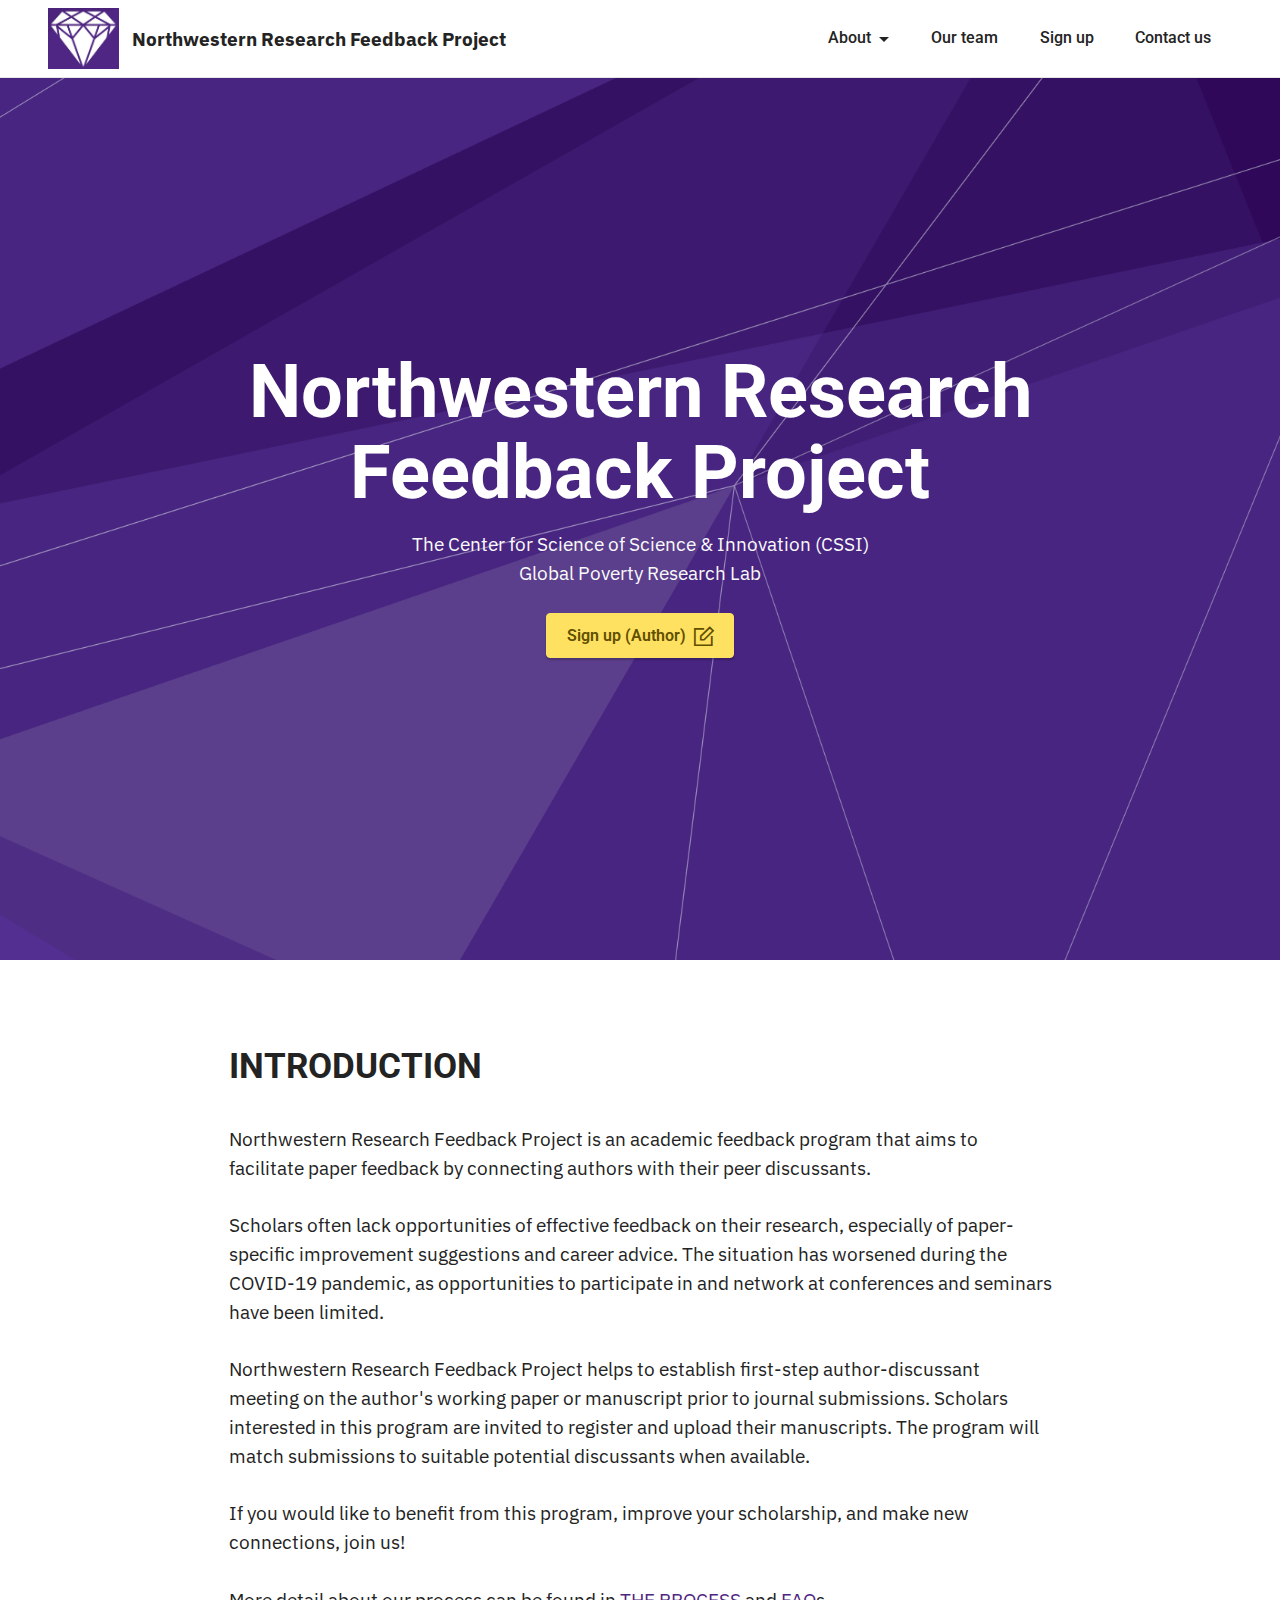
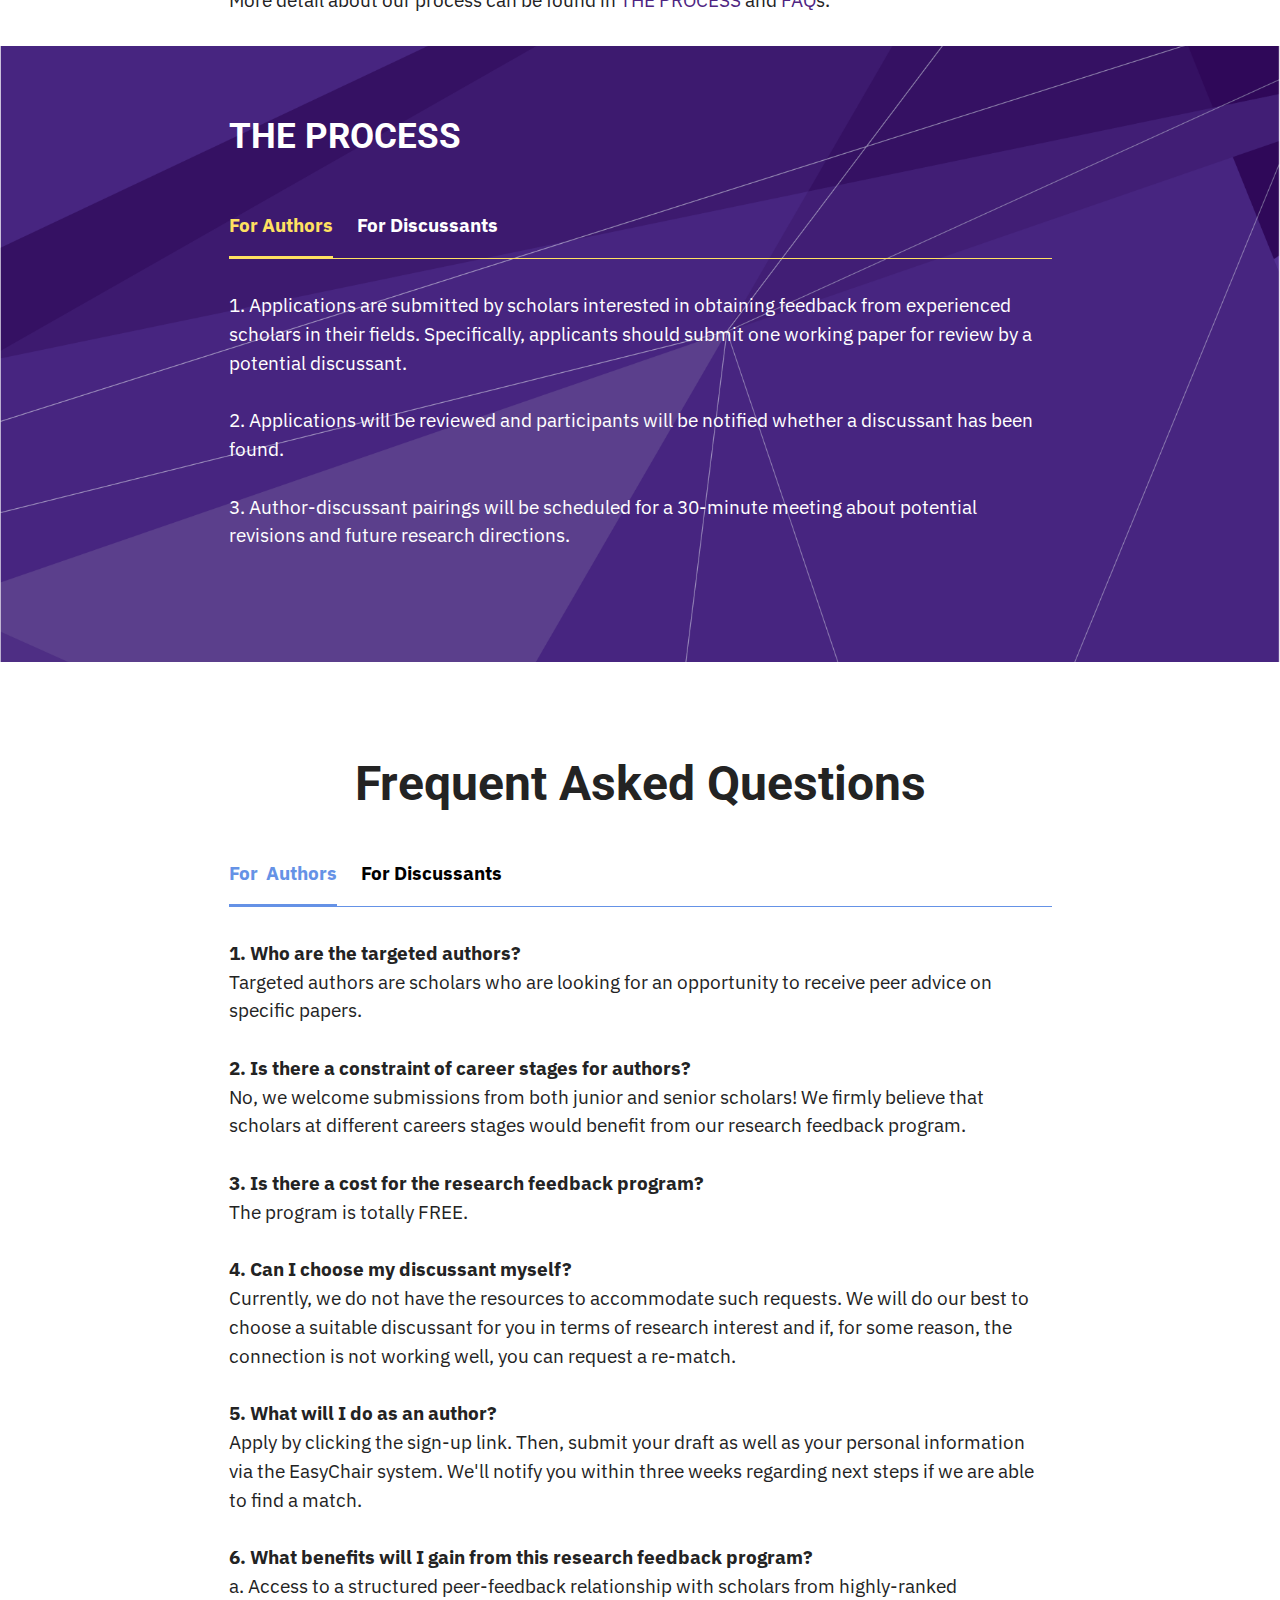
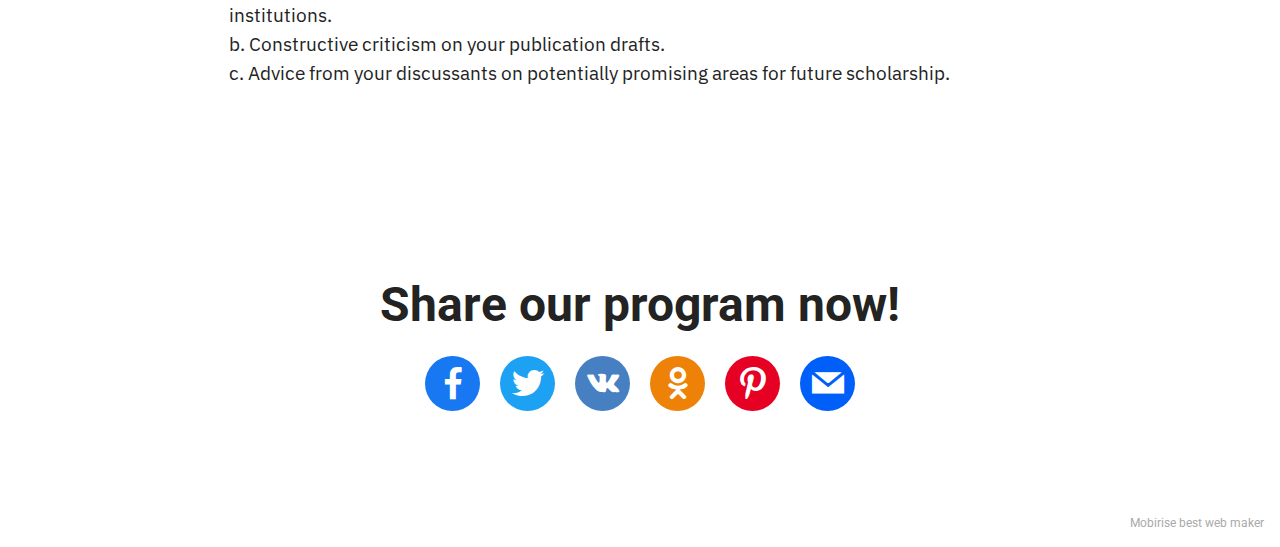
==== commit fcf1cec5: "Add files via upload" ====
--- a/index.html
+++ b/index.html
@@ -37,7 +37,7 @@
                         <img src="assets/images/logo-diamond.001-1.jpeg" alt="Kellogg" style="height: 3.8rem;">
                     </a>
                 </span>
-                <span class="navbar-caption-wrap"><a class="navbar-caption text-black text-primary display-7" href="index.html">Northwestern Mentorship Initiative</a></span>
+                <span class="navbar-caption-wrap"><a class="navbar-caption text-black text-primary display-7" href="index.html">Northwestern Research Feedback Project</a></span>
             </div>
             <button class="navbar-toggler" type="button" data-toggle="collapse" data-target="#navbarSupportedContent" aria-controls="navbarNavAltMarkup" aria-expanded="false" aria-label="Toggle navigation">
                 <div class="hamburger">
@@ -66,10 +66,10 @@
     <div class="align-center container">
         <div class="row justify-content-center">
             <div class="col-12 col-lg-12">
-                <h1 class="mbr-section-title mbr-fonts-style mb-3 display-1"><strong>Northwestern Mentorship Initiative</strong></h1>
+                <h1 class="mbr-section-title mbr-fonts-style mb-3 display-1"><strong>Northwestern Research Feedback Project</strong></h1>
                 
                 <p class="mbr-text mbr-fonts-style display-7"><a href="https://www.kellogg.northwestern.edu/research/science-of-science.aspx" class="text-white" target="_blank">The Center for Science of Science &amp; Innovation (CSSI)</a><br><a href="https://www.kellogg.northwestern.edu/research/global-poverty-research-lab.aspx" class="text-white text-primary" target="_blank">Global Poverty Research Lab</a><br></p>
-                <div class="mbr-section-btn mt-3"><a class="btn btn-warning display-4" href="sign-up.html"><span class="mobi-mbri mobi-mbri-edit mbr-iconfont mbr-iconfont-btn"></span>Sign up (Mentee)</a></div>
+                <div class="mbr-section-btn mt-3"><a class="btn btn-warning display-4" href="sign-up.html"><span class="mobi-mbri mobi-mbri-edit mbr-iconfont mbr-iconfont-btn"></span>Sign up (Author)</a></div>
             </div>
         </div>
     </div>
@@ -83,7 +83,7 @@
                 
                 <h4 class="mbr-section-subtitle mbr-fonts-style mb-4 display-5"><strong>
                     INTRODUCTION</strong></h4>
-                <p class="mbr-text mbr-fonts-style display-7">Northwestern Mentorship Initiative is an academic mentorship program that aims to facilitate the growth of scientific careers, especially for junior scholars in low- and middle-income countries, by connecting them to mentors from highly ranked universities in high-income countries&nbsp;&nbsp;<br><br>Scholars at early stages often lack opportunities of effective feedback on their research, especially from established senior scientists. Nowhere is this more evident than for junior scholars in low- and middle-income countries. The situation has worsened during the COVID-19 pandemic,  as opportunities to participate in and network at conferences and seminars have been sharply limited. <br><br>Specifically, Northwestern Mentorship Initiative helps to establish first-step mentor-mentee discussions on a junior scholar's working paper or manuscript prior to journal submissions. Scholars interested in this program are invited to register and upload their manuscripts. The program will match submissions to suitable potential reviewers when available.<br><br>If you would like to benefit from this program, improve your scholarship, and make new connections, join us!<br><br>More detail about our process can be found in <a href="index.html#tabs1-1y" class="text-primary">THE PROCESS</a> and <a href="index.html#tabs1-22" class="text-primary">FAQ</a>.<br></p>
+                <p class="mbr-text mbr-fonts-style display-7">Northwestern Research Feedback Project is an academic feedback program that aims to facilitate paper feedback by connecting authors with their peer discussants.&nbsp;<br><br>Scholars often lack opportunities of effective feedback on their research, especially of paper-specific improvement suggestions and career advice. The situation has worsened during the COVID-19 pandemic, as opportunities to participate in and network at conferences and seminars have been limited. <br><br>Northwestern Research Feedback Project helps to establish first-step author-discussant meeting on the author's working paper or manuscript prior to journal submissions. Scholars interested in this program are invited to register and upload their manuscripts. The program will match submissions to suitable potential discussants when available.<br><br>If you would like to benefit from this program, improve your scholarship, and make new connections, join us!<br><br>More detail about our process can be found in <a href="index.html#tabs1-1y" class="text-primary">THE PROCESS</a> and <a href="index.html#tabs1-22" class="text-primary">FAQ</a>s.<br></p>
             </div>
         </div>
     </div>
@@ -105,9 +105,9 @@
             <div class="col-12 col-md-9">
                 <ul class="nav nav-tabs mb-4" role="tablist">
                     <li class="nav-item first mbr-fonts-style"><a class="nav-link mbr-fonts-style show active display-7" role="tab" data-toggle="tab" href="#tabs1-1y_tab0" aria-selected="true">
-                            <strong>For Mentees</strong>
+                            <strong>For Authors</strong>
                         </a></li>
-                    <li class="nav-item"><a class="nav-link mbr-fonts-style active display-7" role="tab" data-toggle="tab" href="#tabs1-1y_tab1" aria-selected="true"><strong>For Mentors</strong></a></li>
+                    <li class="nav-item"><a class="nav-link mbr-fonts-style active display-7" role="tab" data-toggle="tab" href="#tabs1-1y_tab1" aria-selected="true"><strong>For Discussants</strong></a></li>
                     
                     
                     
@@ -117,14 +117,14 @@
                     <div id="tab1" class="tab-pane in active" role="tabpanel">
                         <div class="row">
                             <div class="col-md-12">
-                                <p class="mbr-text mbr-fonts-style display-7">1. Applications are submitted by scholars interested in obtaining feedback from established scholars in their fields. Specifically, applicants should submit one working paper for review by a potential reviewer.<br><br>2. Applications will be reviewed and participants will be notified whether a reviewer has been found.<br><br>3. Mentor/mentee pairings will be scheduled for a 30-minute discussion about potential revisions and future research directions.<br></p>
+                                <p class="mbr-text mbr-fonts-style display-7">1. Applications are submitted by scholars interested in obtaining feedback from experienced scholars in their fields. Specifically, applicants should submit one working paper for review by a potential discussant.<br><br>2. Applications will be reviewed and participants will be notified whether a discussant has been found.<br><br>3. Author-discussant pairings will be scheduled for a 30-minute meeting about potential revisions and future research directions.<br></p>
                             </div>
                         </div>
                     </div>
                     <div id="tab2" class="tab-pane" role="tabpanel">
                         <div class="row">
                             <div class="col-md-12">
-                                <p class="mbr-text mbr-fonts-style display-7">1. Mentors will receive a draft from mentees who submitted a working paper matching the mentor’s expertise.<br><br>2. After critically reviewing the draft, mentors will be scheduled for a 30-minute discussion with the mentee to share their feedback. In order to make the review process efficient, sending written comments in advance is encouraged as well.&nbsp;<br></p>
+                                <p class="mbr-text mbr-fonts-style display-7">1. Discussants will receive a draft from authors who submitted a working paper matching the reviewer’s expertise.<br><br>2. After critically reviewing the draft, discussants will be scheduled for a 30-minute meeting with the author to share their feedback. In order to make the review process efficient, sending written comments in advance is encouraged as well.&nbsp;<br></p>
                             </div>
                         </div>
                     </div>
@@ -154,8 +154,8 @@
         <div class="row justify-content-center mt-4">
             <div class="col-12 col-md-9">
                 <ul class="nav nav-tabs mb-4" role="tablist">
-                    <li class="nav-item first mbr-fonts-style"><a class="nav-link mbr-fonts-style show active display-7" role="tab" data-toggle="tab" href="#tabs1-22_tab0" aria-selected="true"><strong>For&nbsp; Mentees</strong></a></li>
-                    <li class="nav-item"><a class="nav-link mbr-fonts-style active display-7" role="tab" data-toggle="tab" href="#tabs1-22_tab1" aria-selected="true"><strong>For Mentors</strong></a></li>
+                    <li class="nav-item first mbr-fonts-style"><a class="nav-link mbr-fonts-style show active display-7" role="tab" data-toggle="tab" href="#tabs1-22_tab0" aria-selected="true"><strong>For&nbsp; Authors</strong></a></li>
+                    <li class="nav-item"><a class="nav-link mbr-fonts-style active display-7" role="tab" data-toggle="tab" href="#tabs1-22_tab1" aria-selected="true"><strong>For Discussants</strong></a></li>
                     
                     
                     
@@ -165,14 +165,14 @@
                     <div id="tab1" class="tab-pane in active" role="tabpanel">
                         <div class="row">
                             <div class="col-md-12">
-                                <p class="mbr-text mbr-fonts-style display-7"><strong>1. Who are the targeted mentees? </strong><br>Targeted mentees are scholars who are looking for an opportunity to receive peer advice on specific papers. We especially welcome Ph.D. students, postdocs, and junior faculty members affiliated with academic institutions in low- and middle-income countries.<br><br><strong>2. Is there a constraint of career stages for mentees?</strong><br>No, we welcome submissions from both junior and senior scholars! We firmly believe that scholars at different careers stages would benefit from our mentorship program. We particularly encourage junior scholars affiliated with academic institutions in low- and middle-income countries to sign-up.&nbsp;<br><br><strong>3. Is there a cost for the mentorship program? </strong><br>The program is totally FREE.<br><br><strong>4. Can I choose my mentor myself?       </strong><br>Currently, we do not have the resources to accommodate such requests. We will do our best to choose a suitable mentor for you in terms of research interest and if, for some reason, the connection is not working well, you can request a re-match.<br><br><strong>5. What will I do as an mentee?      </strong><br>Apply by clicking the sign-up link. Then, submit your draft as well as your personal information via the EasyChair system. We'll notify you within three weeks regarding next steps if we are able to find a match.<br><br><strong>6. What benefits will I gain from this mentorship program?     </strong><br>a. Access to a structured mentorship relationship with scholars from highly-ranked institutions.<br>b. Constructive criticism on your publication drafts.<br>c. Advice from your mentors on potentially promising areas for future scholarship.<br><br></p>
+                                <p class="mbr-text mbr-fonts-style display-7"><strong>1. Who are the targeted authors? </strong><br>Targeted authors are scholars who are looking for an opportunity to receive peer advice on specific papers.&nbsp;<br><br><strong>2. Is there a constraint of career stages for authors?</strong><br>No, we welcome submissions from both junior and senior scholars! We firmly believe that scholars at different careers stages would benefit from our research feedback program.&nbsp;<br><br><strong>3. Is there a cost for the research feedback program? </strong><br>The program is totally FREE.<br><br><strong>4. Can I choose my discussant myself? </strong><br>Currently, we do not have the resources to accommodate such requests. We will do our best to choose a suitable discussant for you in terms of research interest and if, for some reason, the connection is not working well, you can request a re-match.<br><br><strong>5. What will I do as an author? </strong><br>Apply by clicking the sign-up link. Then, submit your draft as well as your personal information via the EasyChair system. We'll notify you within three weeks regarding next steps if we are able to find a match.<br><br><strong>6. What benefits will I gain from this research feedback program? </strong><br>a. Access to a structured peer-feedback relationship with scholars from highly-ranked institutions.<br>b. Constructive criticism on your publication drafts.<br>c. Advice from your discussants on potentially promising areas for future scholarship.<br></p>
                             </div>
                         </div>
                     </div>
                     <div id="tab2" class="tab-pane" role="tabpanel">
                         <div class="row">
                             <div class="col-md-12">
-                                <p class="mbr-text mbr-fonts-style display-7"><strong>1. Who are the mentors? </strong><br>Our mentors are scholars from highly-ranked research institutions. <br><br><strong>2. Is there a cost for the mentorship program?</strong><br>It is totally FREE.<br><br><strong>3. Can I choose my mentee myself?</strong><br>Currently, we do not have the resources to accommodate such requests. We will do our best to choose a suitable mentee for you in terms of research interest and if, for some reason, the connection is not working well, you can request a re-match.<br><br><strong>4. What will I do as a mentor?     </strong><br>You will critically review a draft assigned to you within 21 days (3 weeks). Once finished the review, you’ll be scheduled for a 30-minute discussion with the mentee to share your feedback. In order to make the review process efficient, sending written comments in advance is encouraged. <br><br><strong>5. What benefits will I gain from this mentorship program?     </strong><br>a. Expand the thought diversity of science through mentorships.<br>b. Nurture the next generation of young scientists within your field.<br>c. Learn about the topics that junior scholars find most pressing, and meet potential future collaborators. <br>d. “The rose is in her hand, the flavor in mine.” In other words, passing on wisdom is among the most rewarding elements of the scientific process.</p>
+                                <p class="mbr-text mbr-fonts-style display-7"><strong>1. Who are the discussants? </strong><br>Our discussants are scholars from highly-ranked research institutions. <br><br><strong>2. Is there a cost for the research feedback program?</strong><br>It is totally FREE.<br><br><strong>3. Can I choose the author myself?</strong><br>Currently, we do not have the resources to accommodate such requests. We will do our best to choose a suitable author for you in terms of research interest and if, for some reason, the connection is not working well, you can request a re-match.<br><br><strong>4. What will I do as a discussant? </strong><br>You will critically review a draft assigned to you within 21 days (3 weeks). Once finished the review, you’ll be scheduled for a 30-minute discussion with the mentee to share your feedback. In order to make the review process efficient, sending written comments in advance is encouraged. <br><br><strong>5. What benefits will I gain from this research feedback program? </strong><br>a. Expand the thought diversity of science through peer feedback.<br>b. Nurture the next generation of young scientists within your field.<br>c. Learn about the topics that junior scholars find most pressing, and meet potential future collaborators. <br>d. “The rose is in her hand, the flavor in mine.” In other words, passing on wisdom is among the most rewarding elements of the scientific process.</p>
                             </div>
                         </div>
                     </div>
@@ -221,7 +221,7 @@
             </div>
         </div>
     </div>
-</section><section style="background-color: #fff; font-family: -apple-system, BlinkMacSystemFont, 'Segoe UI', 'Roboto', 'Helvetica Neue', Arial, sans-serif; color:#aaa; font-size:12px; padding: 0; align-items: center; display: flex;"><a href="https://mobirise.site/f" style="flex: 1 1; height: 3rem; padding-left: 1rem;"></a><p style="flex: 0 0 auto; margin:0; padding-right:1rem;"><a href="https://mobirise.site" style="color:#aaa;">mobirise.com</a> best website builder</p></section><script src="assets/web/assets/jquery/jquery.min.js"></script>  <script src="assets/popper/popper.min.js"></script>  <script src="assets/tether/tether.min.js"></script>  <script src="assets/bootstrap/js/bootstrap.min.js"></script>  <script src="assets/smoothscroll/smooth-scroll.js"></script>  <script src="assets/mbr-tabs/mbr-tabs.js"></script>  <script src="assets/sociallikes/social-likes.js"></script>  <script src="assets/dropdown/js/nav-dropdown.js"></script>  <script src="assets/dropdown/js/navbar-dropdown.js"></script>  <script src="assets/touchswipe/jquery.touch-swipe.min.js"></script>  <script src="assets/theme/js/script.js"></script>  
+</section><section style="background-color: #fff; font-family: -apple-system, BlinkMacSystemFont, 'Segoe UI', 'Roboto', 'Helvetica Neue', Arial, sans-serif; color:#aaa; font-size:12px; padding: 0; align-items: center; display: flex;"><a href="https://mobirise.site/s" style="flex: 1 1; height: 3rem; padding-left: 1rem;"></a><p style="flex: 0 0 auto; margin:0; padding-right:1rem;"><a href="https://mobirise.site" style="color:#aaa;">Mobirise</a> best web maker</p></section><script src="assets/web/assets/jquery/jquery.min.js"></script>  <script src="assets/popper/popper.min.js"></script>  <script src="assets/tether/tether.min.js"></script>  <script src="assets/bootstrap/js/bootstrap.min.js"></script>  <script src="assets/smoothscroll/smooth-scroll.js"></script>  <script src="assets/mbr-tabs/mbr-tabs.js"></script>  <script src="assets/sociallikes/social-likes.js"></script>  <script src="assets/dropdown/js/nav-dropdown.js"></script>  <script src="assets/dropdown/js/navbar-dropdown.js"></script>  <script src="assets/touchswipe/jquery.touch-swipe.min.js"></script>  <script src="assets/theme/js/script.js"></script>  
   
   
 </body>
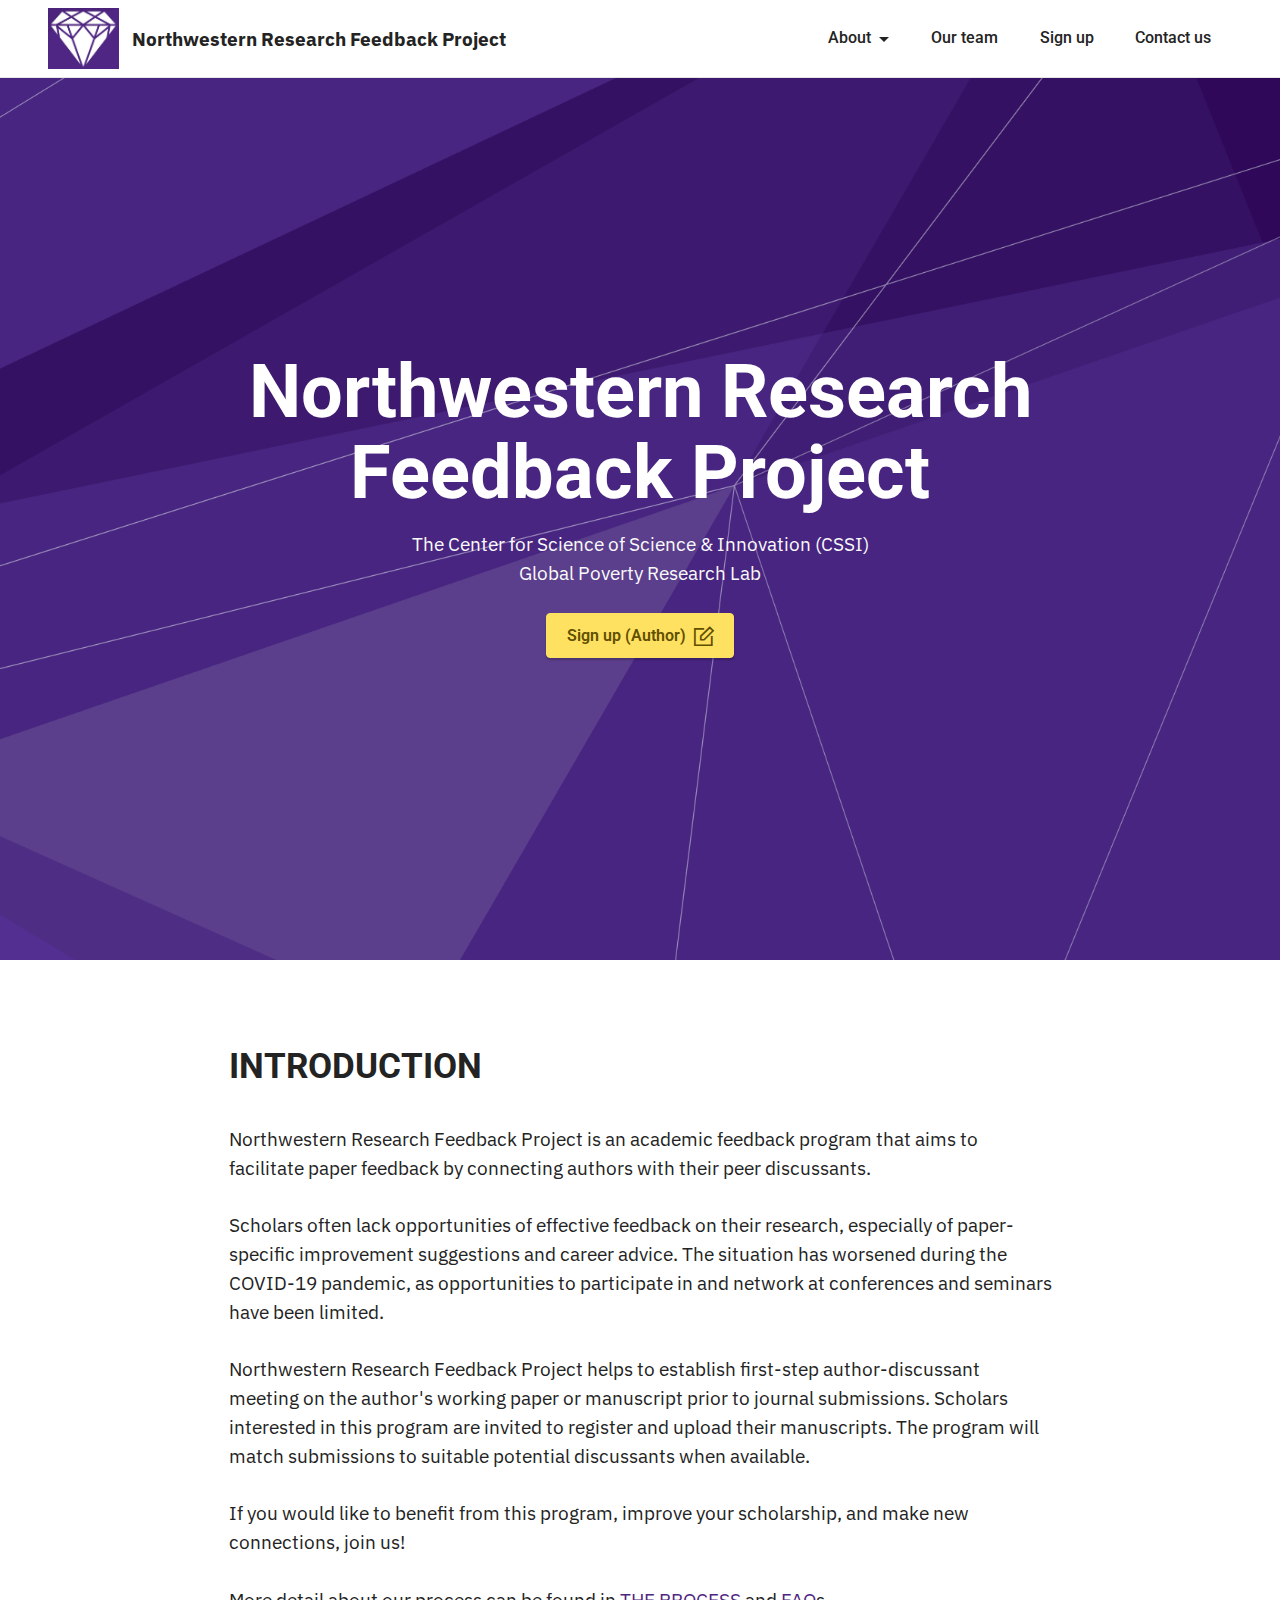
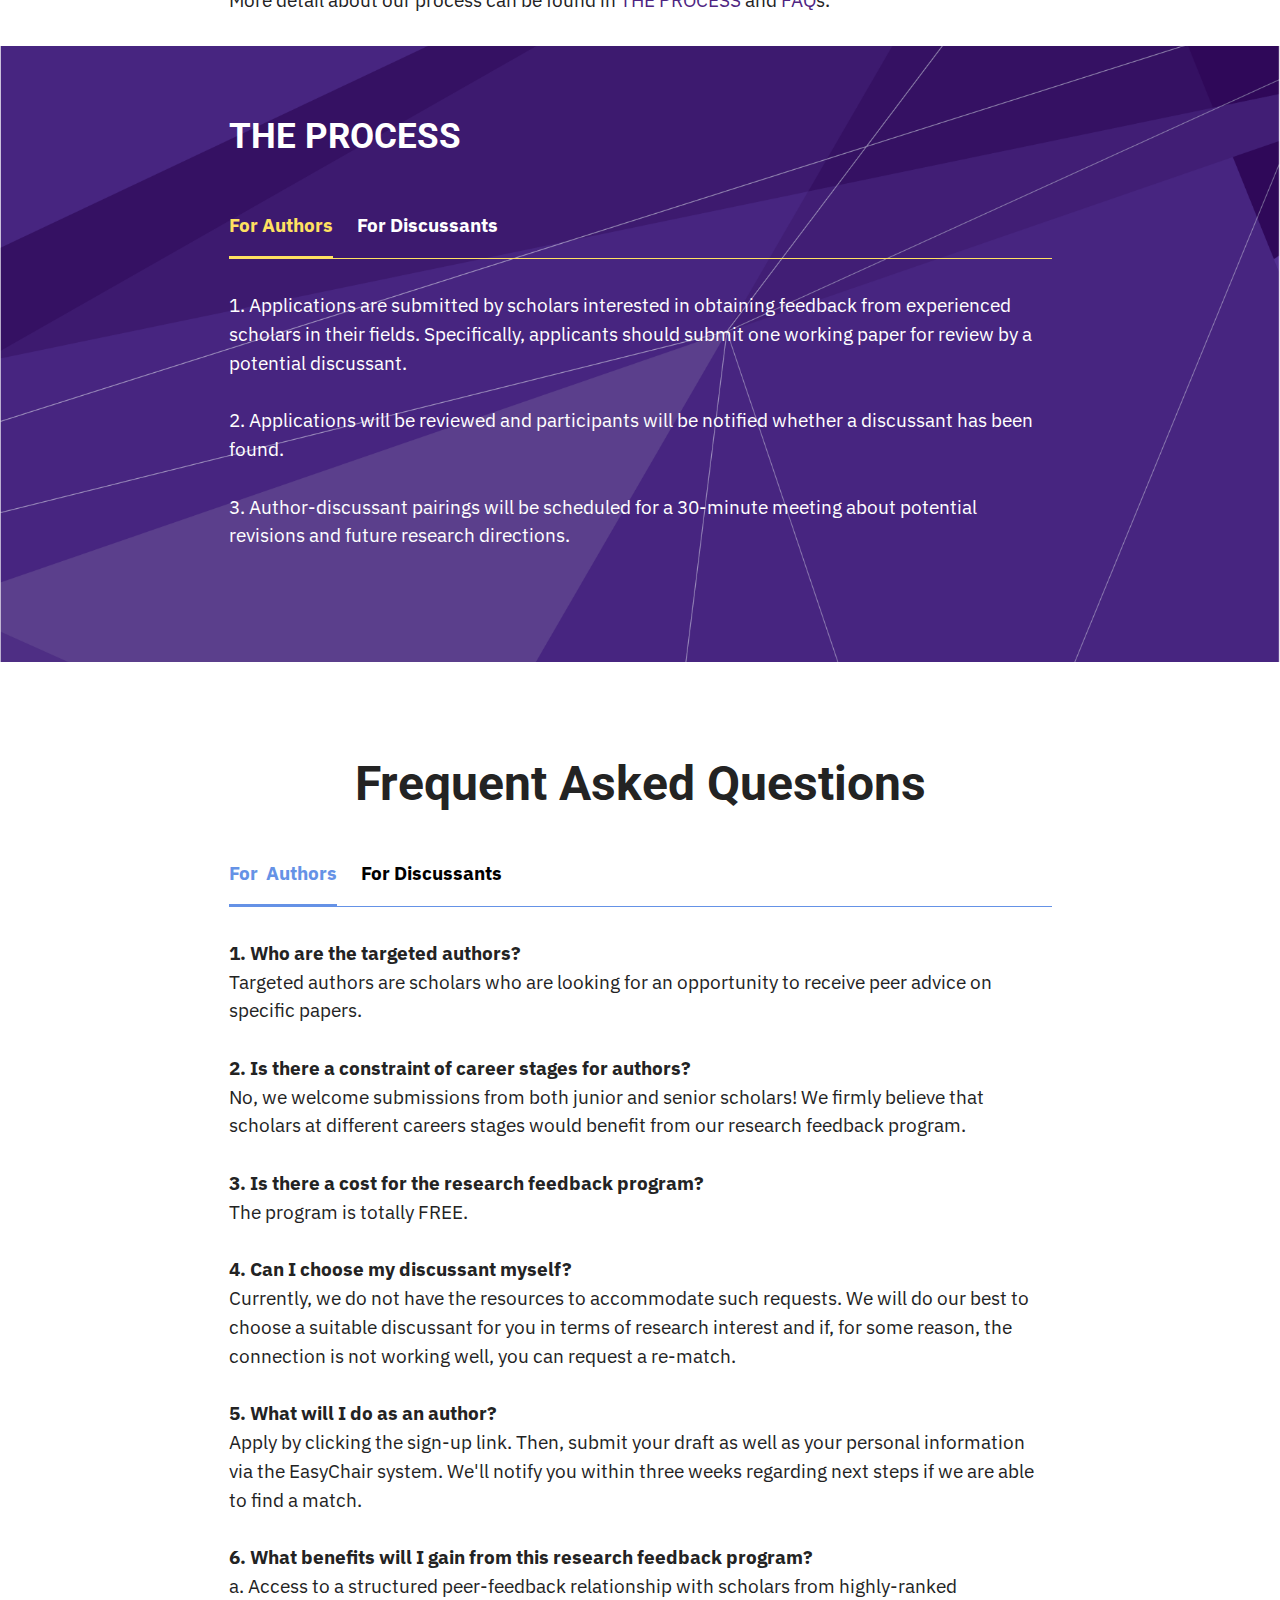
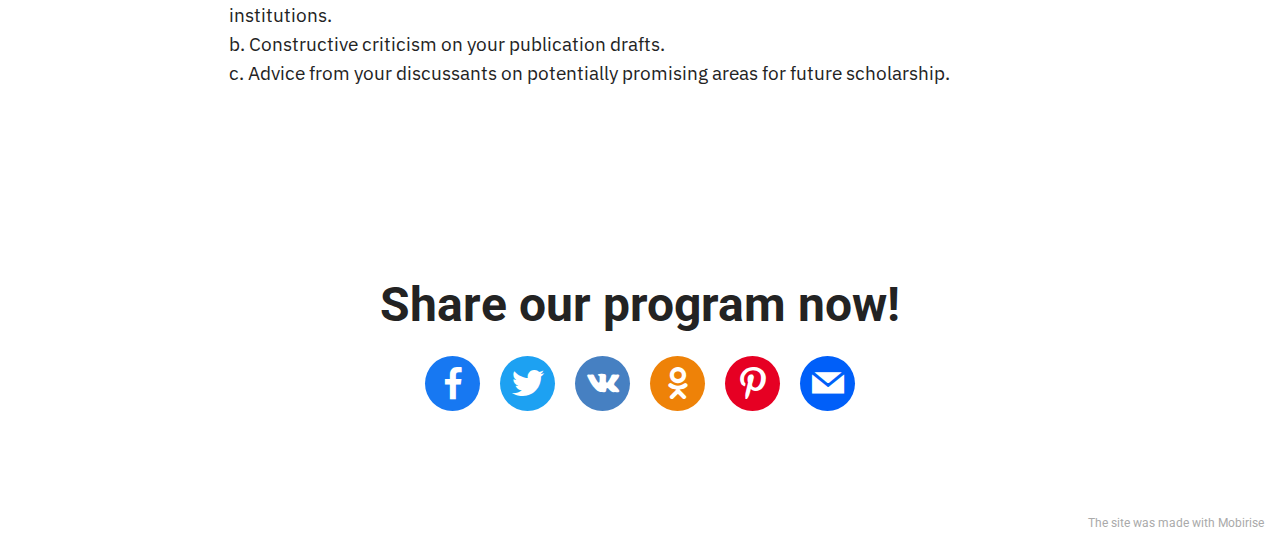
==== commit be698f1e: "Add files via upload" ====
--- a/index.html
+++ b/index.html
@@ -48,7 +48,7 @@
                 </div>
             </button>
             <div class="collapse navbar-collapse" id="navbarSupportedContent">
-                <ul class="navbar-nav nav-dropdown nav-right" data-app-modern-menu="true"><li class="nav-item dropdown"><a class="nav-link link text-black text-primary dropdown-toggle display-4" href="#" data-toggle="dropdown-submenu" aria-expanded="false">About</a><div class="dropdown-menu"><a class="text-black text-primary dropdown-item display-4" href="index.html#header1-f">Home</a><a class="text-black text-primary dropdown-item display-4" href="index.html#content5-11">Introduction</a><a class="text-black text-primary dropdown-item display-4" href="index.html#tabs1-1y">Process</a><a class="text-black text-primary dropdown-item display-4" href="index.html#tabs1-22">FAQ</a></div></li><li class="nav-item"><a class="nav-link link text-black text-primary display-4" href="our-team.html">Our team</a></li><li class="nav-item"><a class="nav-link link text-black text-primary display-4" href="sign-up.html">Sign up</a></li><li class="nav-item"><a class="nav-link link text-black text-primary display-4" href="contact-us.html">Contact us</a></li></ul>
+                <ul class="navbar-nav nav-dropdown nav-right" data-app-modern-menu="true"><li class="nav-item dropdown open"><a class="nav-link link text-black text-primary dropdown-toggle display-4" href="#" data-toggle="dropdown-submenu" aria-expanded="true">About</a><div class="dropdown-menu"><a class="text-black text-primary dropdown-item display-4" href="index.html#header1-f">Home</a><a class="text-black text-primary dropdown-item display-4" href="index.html#content5-11">Introduction</a><a class="text-black text-primary dropdown-item display-4" href="index.html#tabs1-1y">Process</a><a class="text-black text-primary dropdown-item display-4" href="index.html#tabs1-22">FAQ</a></div></li><li class="nav-item"><a class="nav-link link text-black text-primary display-4" href="our-team.html">Our team</a></li><li class="nav-item"><a class="nav-link link text-black text-primary display-4" href="sign-up.html">Sign up</a></li><li class="nav-item"><a class="nav-link link text-black text-primary display-4" href="contact-us.html">Contact us</a></li></ul>
                 
                 
             </div>
@@ -221,7 +221,7 @@
             </div>
         </div>
     </div>
-</section><section style="background-color: #fff; font-family: -apple-system, BlinkMacSystemFont, 'Segoe UI', 'Roboto', 'Helvetica Neue', Arial, sans-serif; color:#aaa; font-size:12px; padding: 0; align-items: center; display: flex;"><a href="https://mobirise.site/s" style="flex: 1 1; height: 3rem; padding-left: 1rem;"></a><p style="flex: 0 0 auto; margin:0; padding-right:1rem;"><a href="https://mobirise.site" style="color:#aaa;">Mobirise</a> best web maker</p></section><script src="assets/web/assets/jquery/jquery.min.js"></script>  <script src="assets/popper/popper.min.js"></script>  <script src="assets/tether/tether.min.js"></script>  <script src="assets/bootstrap/js/bootstrap.min.js"></script>  <script src="assets/smoothscroll/smooth-scroll.js"></script>  <script src="assets/mbr-tabs/mbr-tabs.js"></script>  <script src="assets/sociallikes/social-likes.js"></script>  <script src="assets/dropdown/js/nav-dropdown.js"></script>  <script src="assets/dropdown/js/navbar-dropdown.js"></script>  <script src="assets/touchswipe/jquery.touch-swipe.min.js"></script>  <script src="assets/theme/js/script.js"></script>  
+</section><section style="background-color: #fff; font-family: -apple-system, BlinkMacSystemFont, 'Segoe UI', 'Roboto', 'Helvetica Neue', Arial, sans-serif; color:#aaa; font-size:12px; padding: 0; align-items: center; display: flex;"><a href="https://mobirise.site/w" style="flex: 1 1; height: 3rem; padding-left: 1rem;"></a><p style="flex: 0 0 auto; margin:0; padding-right:1rem;"><a href="https://mobirise.site/c" style="color:#aaa;">The</a> site was made with Mobirise</p></section><script src="assets/web/assets/jquery/jquery.min.js"></script>  <script src="assets/popper/popper.min.js"></script>  <script src="assets/tether/tether.min.js"></script>  <script src="assets/bootstrap/js/bootstrap.min.js"></script>  <script src="assets/smoothscroll/smooth-scroll.js"></script>  <script src="assets/mbr-tabs/mbr-tabs.js"></script>  <script src="assets/sociallikes/social-likes.js"></script>  <script src="assets/dropdown/js/nav-dropdown.js"></script>  <script src="assets/dropdown/js/navbar-dropdown.js"></script>  <script src="assets/touchswipe/jquery.touch-swipe.min.js"></script>  <script src="assets/theme/js/script.js"></script>  
   
   
 </body>
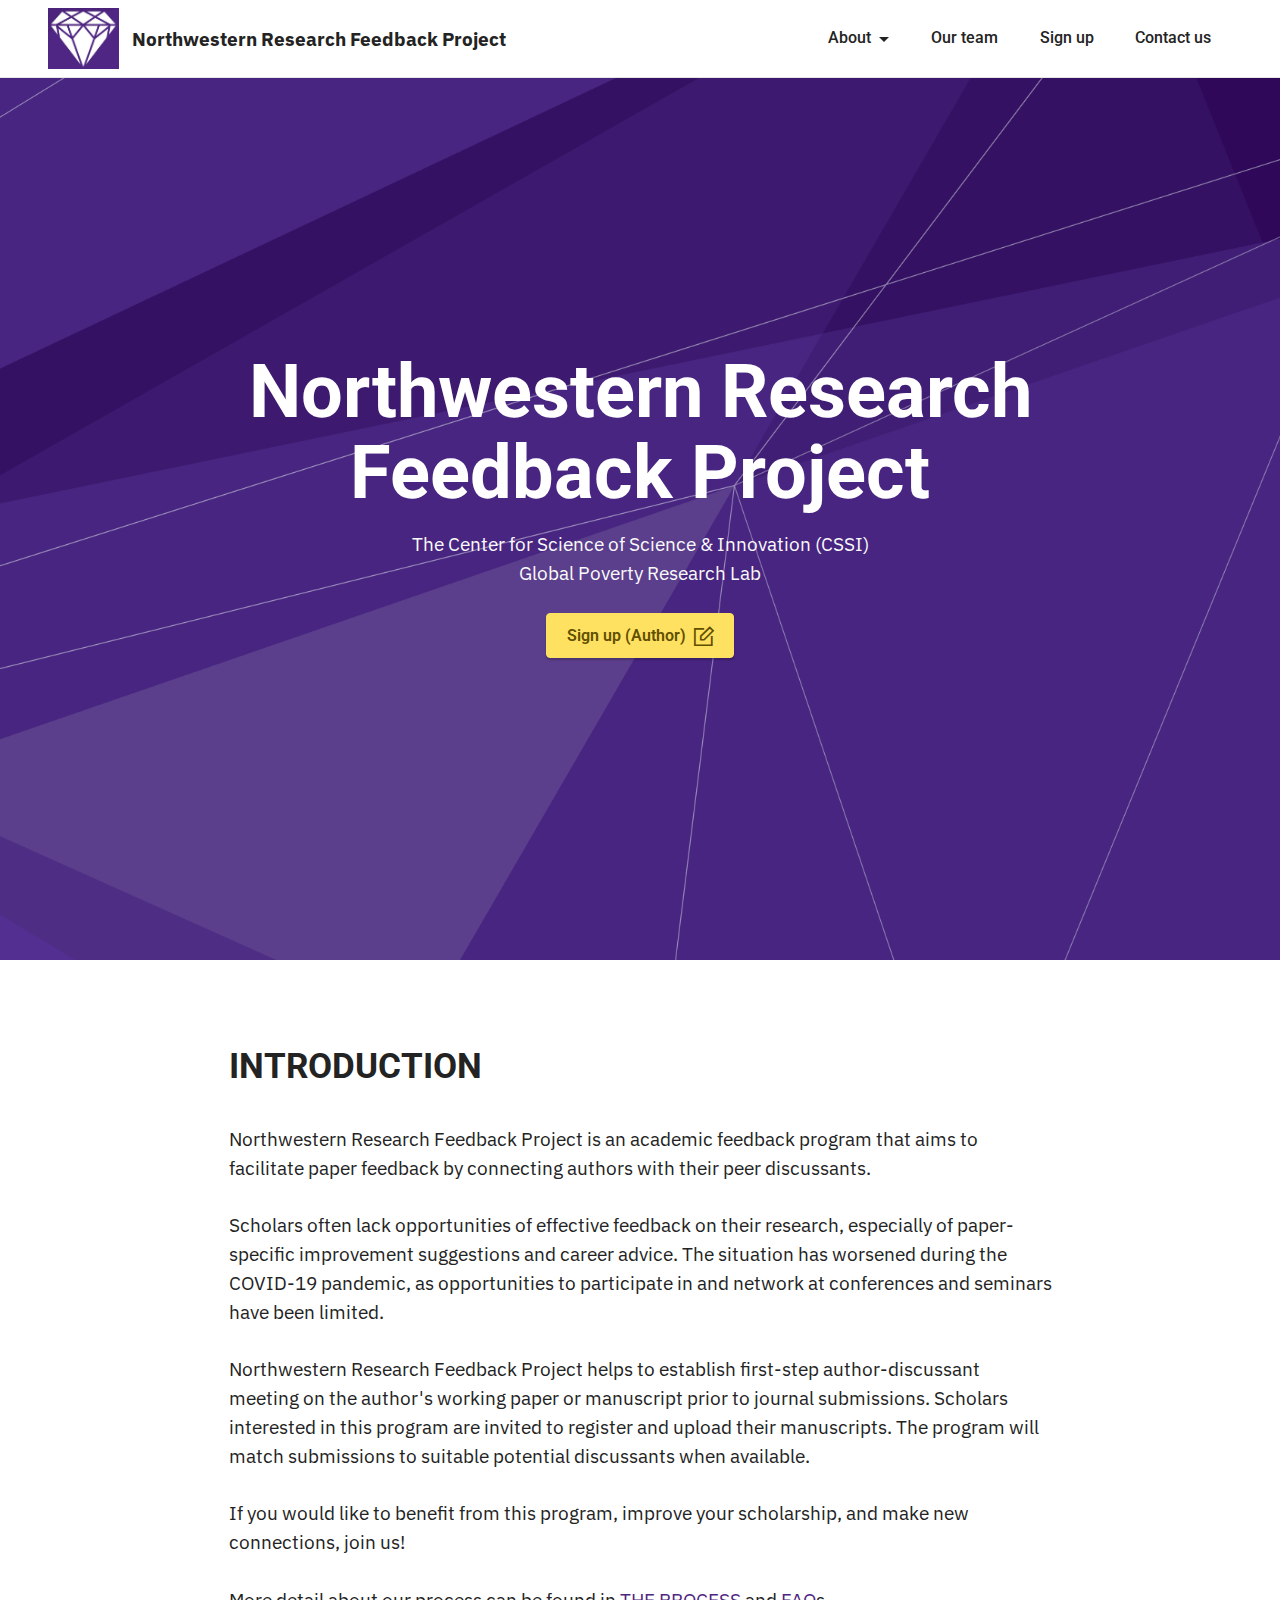
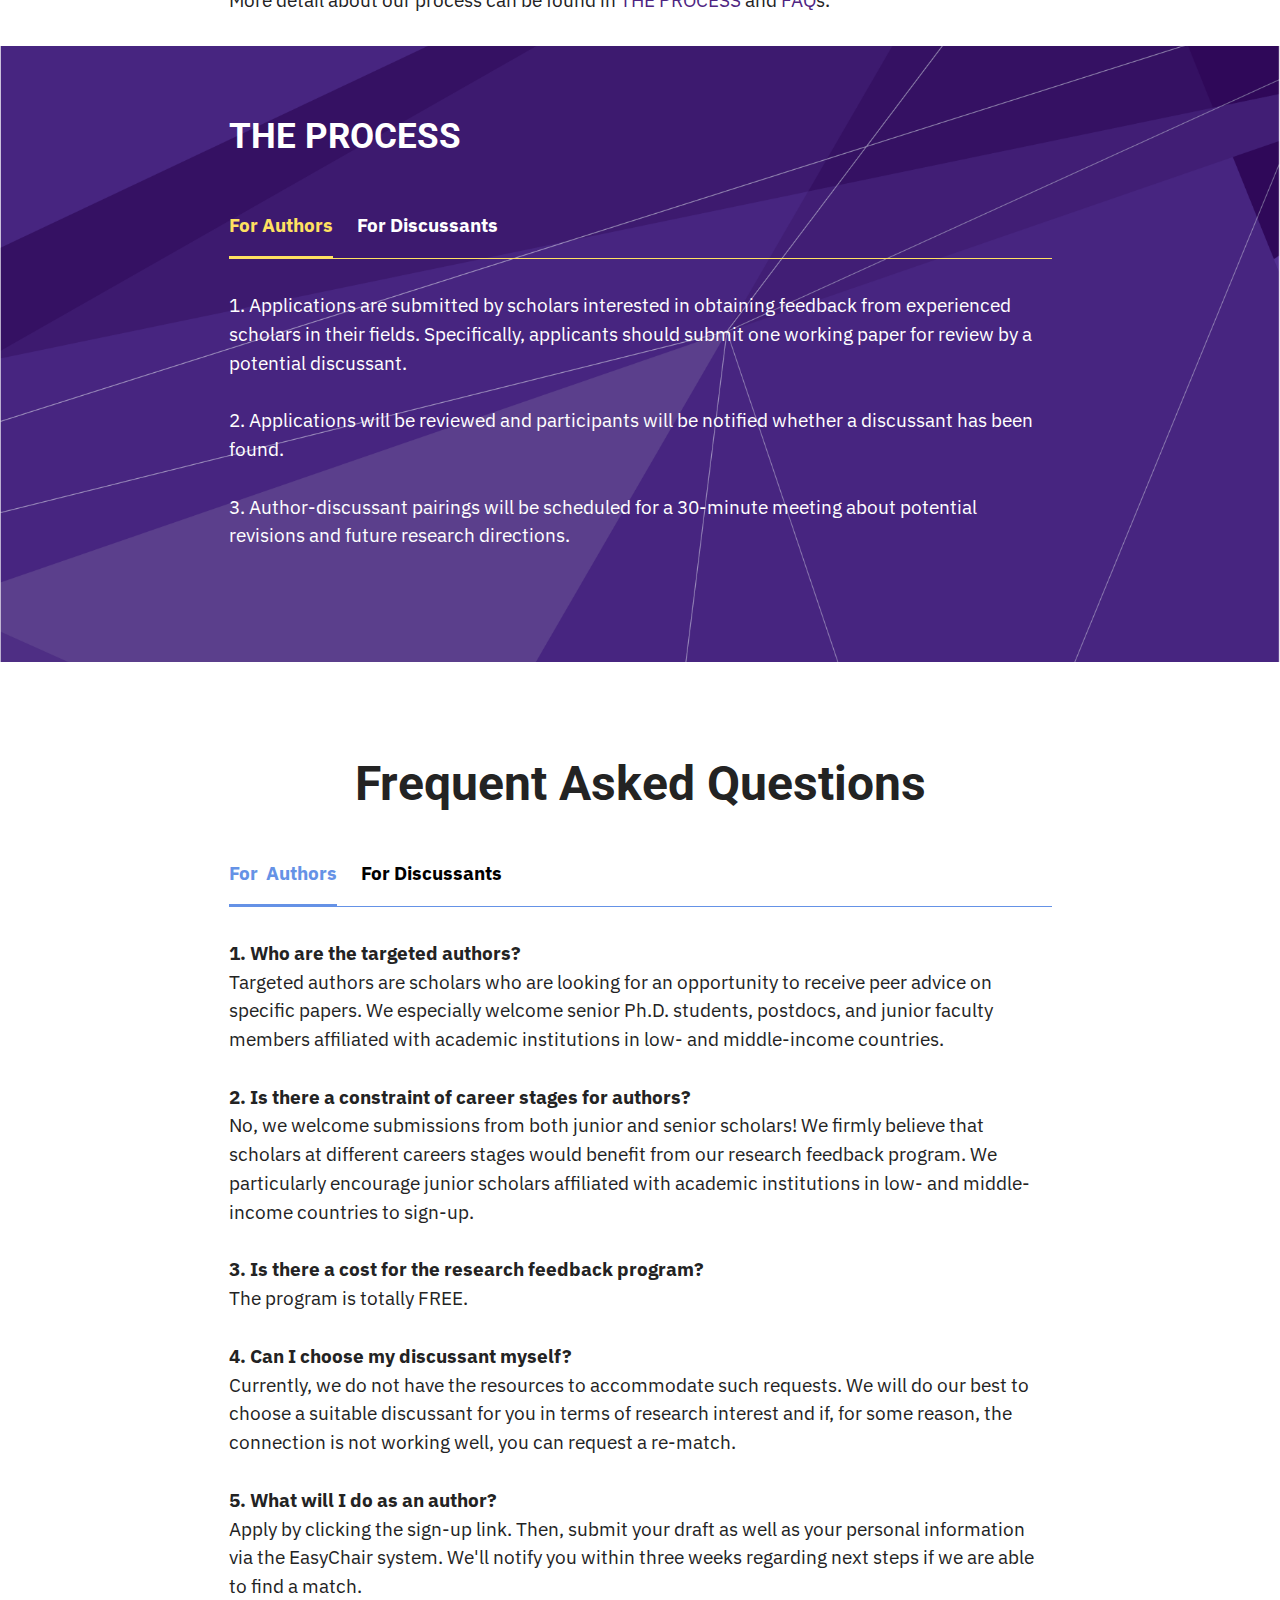
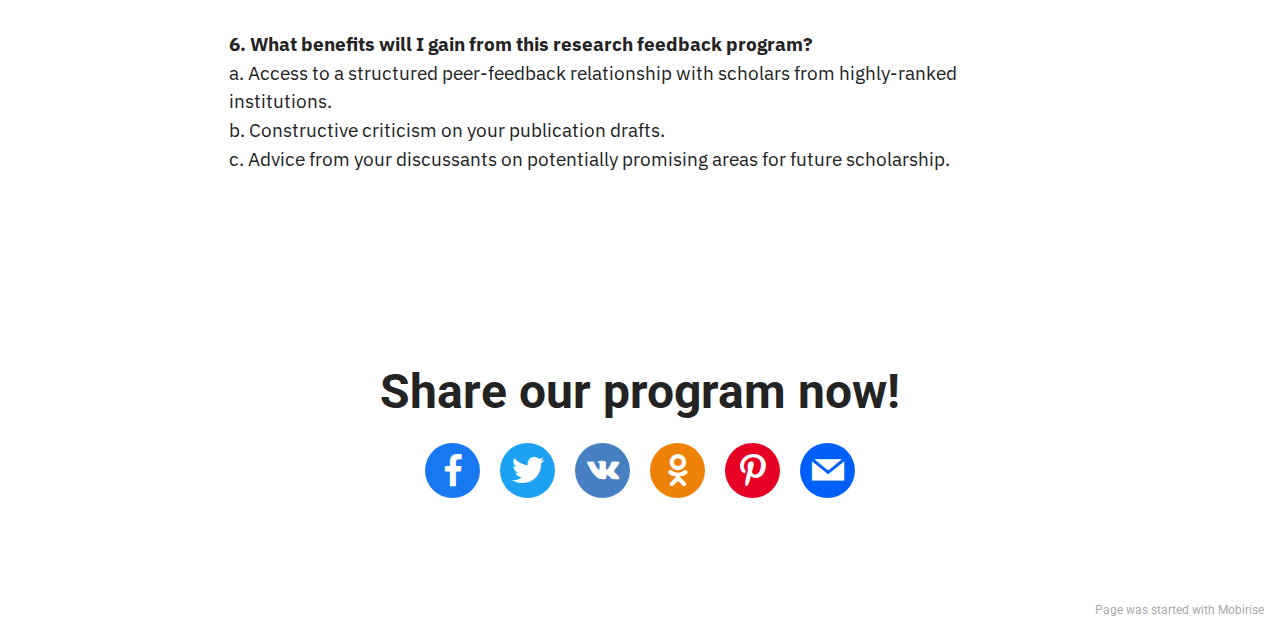
==== commit 319b93ca: "Add files via upload" ====
--- a/index.html
+++ b/index.html
@@ -48,7 +48,7 @@
                 </div>
             </button>
             <div class="collapse navbar-collapse" id="navbarSupportedContent">
-                <ul class="navbar-nav nav-dropdown nav-right" data-app-modern-menu="true"><li class="nav-item dropdown open"><a class="nav-link link text-black text-primary dropdown-toggle display-4" href="#" data-toggle="dropdown-submenu" aria-expanded="true">About</a><div class="dropdown-menu"><a class="text-black text-primary dropdown-item display-4" href="index.html#header1-f">Home</a><a class="text-black text-primary dropdown-item display-4" href="index.html#content5-11">Introduction</a><a class="text-black text-primary dropdown-item display-4" href="index.html#tabs1-1y">Process</a><a class="text-black text-primary dropdown-item display-4" href="index.html#tabs1-22">FAQ</a></div></li><li class="nav-item"><a class="nav-link link text-black text-primary display-4" href="our-team.html">Our team</a></li><li class="nav-item"><a class="nav-link link text-black text-primary display-4" href="sign-up.html">Sign up</a></li><li class="nav-item"><a class="nav-link link text-black text-primary display-4" href="contact-us.html">Contact us</a></li></ul>
+                <ul class="navbar-nav nav-dropdown nav-right" data-app-modern-menu="true"><li class="nav-item dropdown"><a class="nav-link link text-black text-primary dropdown-toggle display-4" href="#" data-toggle="dropdown-submenu" aria-expanded="true">About</a><div class="dropdown-menu"><a class="text-black text-primary dropdown-item display-4" href="index.html#header1-f">Home</a><a class="text-black text-primary dropdown-item display-4" href="index.html#content5-11">Introduction</a><a class="text-black text-primary dropdown-item display-4" href="index.html#tabs1-1y">Process</a><a class="text-black text-primary dropdown-item display-4" href="index.html#tabs1-22">FAQ</a></div></li><li class="nav-item"><a class="nav-link link text-black text-primary display-4" href="our-team.html">Our team</a></li><li class="nav-item"><a class="nav-link link text-black text-primary display-4" href="sign-up.html">Sign up</a></li><li class="nav-item"><a class="nav-link link text-black text-primary display-4" href="contact-us.html">Contact us</a></li></ul>
                 
                 
             </div>
@@ -165,7 +165,7 @@
                     <div id="tab1" class="tab-pane in active" role="tabpanel">
                         <div class="row">
                             <div class="col-md-12">
-                                <p class="mbr-text mbr-fonts-style display-7"><strong>1. Who are the targeted authors? </strong><br>Targeted authors are scholars who are looking for an opportunity to receive peer advice on specific papers.&nbsp;<br><br><strong>2. Is there a constraint of career stages for authors?</strong><br>No, we welcome submissions from both junior and senior scholars! We firmly believe that scholars at different careers stages would benefit from our research feedback program.&nbsp;<br><br><strong>3. Is there a cost for the research feedback program? </strong><br>The program is totally FREE.<br><br><strong>4. Can I choose my discussant myself? </strong><br>Currently, we do not have the resources to accommodate such requests. We will do our best to choose a suitable discussant for you in terms of research interest and if, for some reason, the connection is not working well, you can request a re-match.<br><br><strong>5. What will I do as an author? </strong><br>Apply by clicking the sign-up link. Then, submit your draft as well as your personal information via the EasyChair system. We'll notify you within three weeks regarding next steps if we are able to find a match.<br><br><strong>6. What benefits will I gain from this research feedback program? </strong><br>a. Access to a structured peer-feedback relationship with scholars from highly-ranked institutions.<br>b. Constructive criticism on your publication drafts.<br>c. Advice from your discussants on potentially promising areas for future scholarship.<br></p>
+                                <p class="mbr-text mbr-fonts-style display-7"><strong>1. Who are the targeted authors? </strong><br>Targeted authors are scholars who are looking for an opportunity to receive peer advice on specific papers.&nbsp;We especially welcome senior Ph.D. students, postdocs, and junior faculty members affiliated with academic institutions in low- and middle-income countries.<br><br><strong>2. Is there a constraint of career stages for authors?</strong><br>No, we welcome submissions from both junior and senior scholars! We firmly believe that scholars at different careers stages would benefit from our research feedback program.&nbsp;We particularly encourage junior scholars affiliated with academic institutions in low- and middle-income countries to sign-up. <br><br><strong>3. Is there a cost for the research feedback program? </strong><br>The program is totally FREE.<br><br><strong>4. Can I choose my discussant myself? </strong><br>Currently, we do not have the resources to accommodate such requests. We will do our best to choose a suitable discussant for you in terms of research interest and if, for some reason, the connection is not working well, you can request a re-match.<br><br><strong>5. What will I do as an author? </strong><br>Apply by clicking the sign-up link. Then, submit your draft as well as your personal information via the EasyChair system. We'll notify you within three weeks regarding next steps if we are able to find a match.<br><br><strong>6. What benefits will I gain from this research feedback program? </strong><br>a. Access to a structured peer-feedback relationship with scholars from highly-ranked institutions.<br>b. Constructive criticism on your publication drafts.<br>c. Advice from your discussants on potentially promising areas for future scholarship.<br></p>
                             </div>
                         </div>
                     </div>
@@ -221,7 +221,7 @@
             </div>
         </div>
     </div>
-</section><section style="background-color: #fff; font-family: -apple-system, BlinkMacSystemFont, 'Segoe UI', 'Roboto', 'Helvetica Neue', Arial, sans-serif; color:#aaa; font-size:12px; padding: 0; align-items: center; display: flex;"><a href="https://mobirise.site/w" style="flex: 1 1; height: 3rem; padding-left: 1rem;"></a><p style="flex: 0 0 auto; margin:0; padding-right:1rem;"><a href="https://mobirise.site/c" style="color:#aaa;">The</a> site was made with Mobirise</p></section><script src="assets/web/assets/jquery/jquery.min.js"></script>  <script src="assets/popper/popper.min.js"></script>  <script src="assets/tether/tether.min.js"></script>  <script src="assets/bootstrap/js/bootstrap.min.js"></script>  <script src="assets/smoothscroll/smooth-scroll.js"></script>  <script src="assets/mbr-tabs/mbr-tabs.js"></script>  <script src="assets/sociallikes/social-likes.js"></script>  <script src="assets/dropdown/js/nav-dropdown.js"></script>  <script src="assets/dropdown/js/navbar-dropdown.js"></script>  <script src="assets/touchswipe/jquery.touch-swipe.min.js"></script>  <script src="assets/theme/js/script.js"></script>  
+</section><section style="background-color: #fff; font-family: -apple-system, BlinkMacSystemFont, 'Segoe UI', 'Roboto', 'Helvetica Neue', Arial, sans-serif; color:#aaa; font-size:12px; padding: 0; align-items: center; display: flex;"><a href="https://mobirise.site/s" style="flex: 1 1; height: 3rem; padding-left: 1rem;"></a><p style="flex: 0 0 auto; margin:0; padding-right:1rem;">Page was <a href="https://mobirise.site/g" style="color:#aaa;">started</a> with Mobirise</p></section><script src="assets/web/assets/jquery/jquery.min.js"></script>  <script src="assets/popper/popper.min.js"></script>  <script src="assets/tether/tether.min.js"></script>  <script src="assets/bootstrap/js/bootstrap.min.js"></script>  <script src="assets/smoothscroll/smooth-scroll.js"></script>  <script src="assets/mbr-tabs/mbr-tabs.js"></script>  <script src="assets/sociallikes/social-likes.js"></script>  <script src="assets/dropdown/js/nav-dropdown.js"></script>  <script src="assets/dropdown/js/navbar-dropdown.js"></script>  <script src="assets/touchswipe/jquery.touch-swipe.min.js"></script>  <script src="assets/theme/js/script.js"></script>  
   
   
 </body>
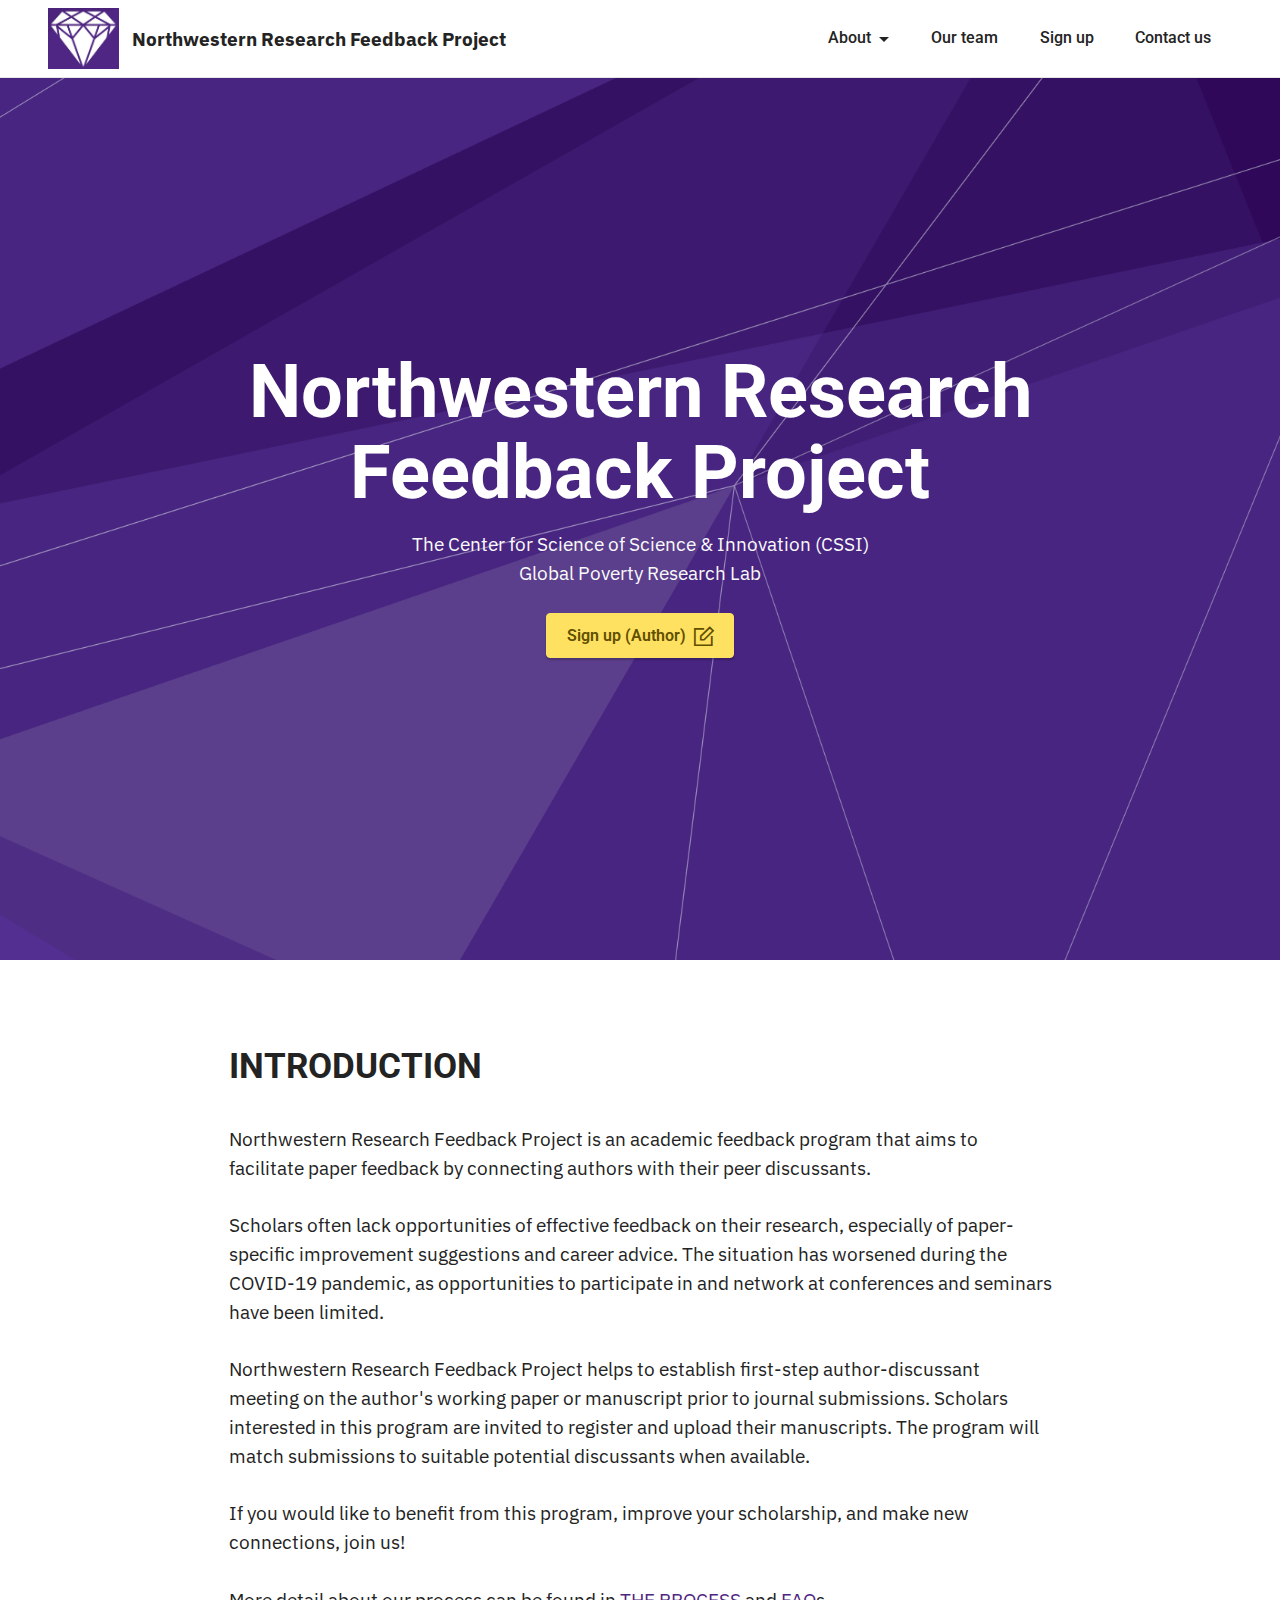
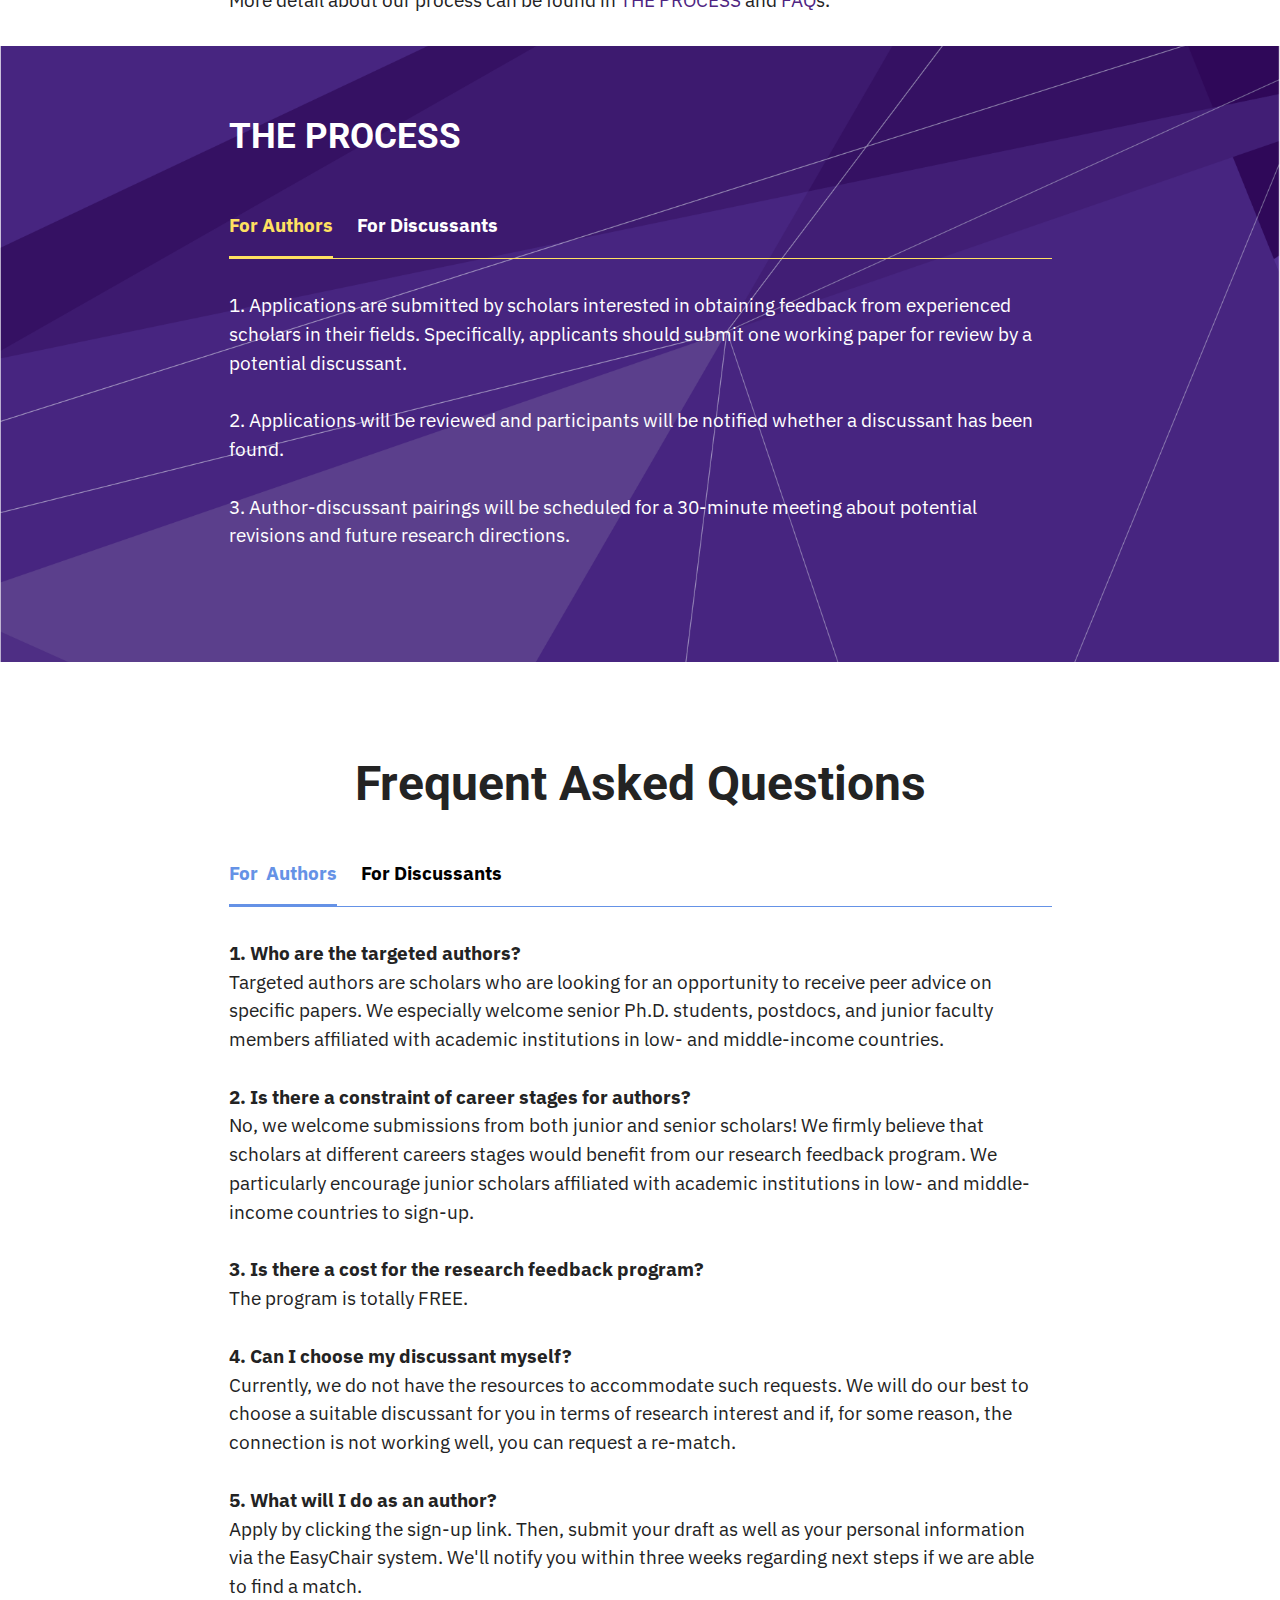
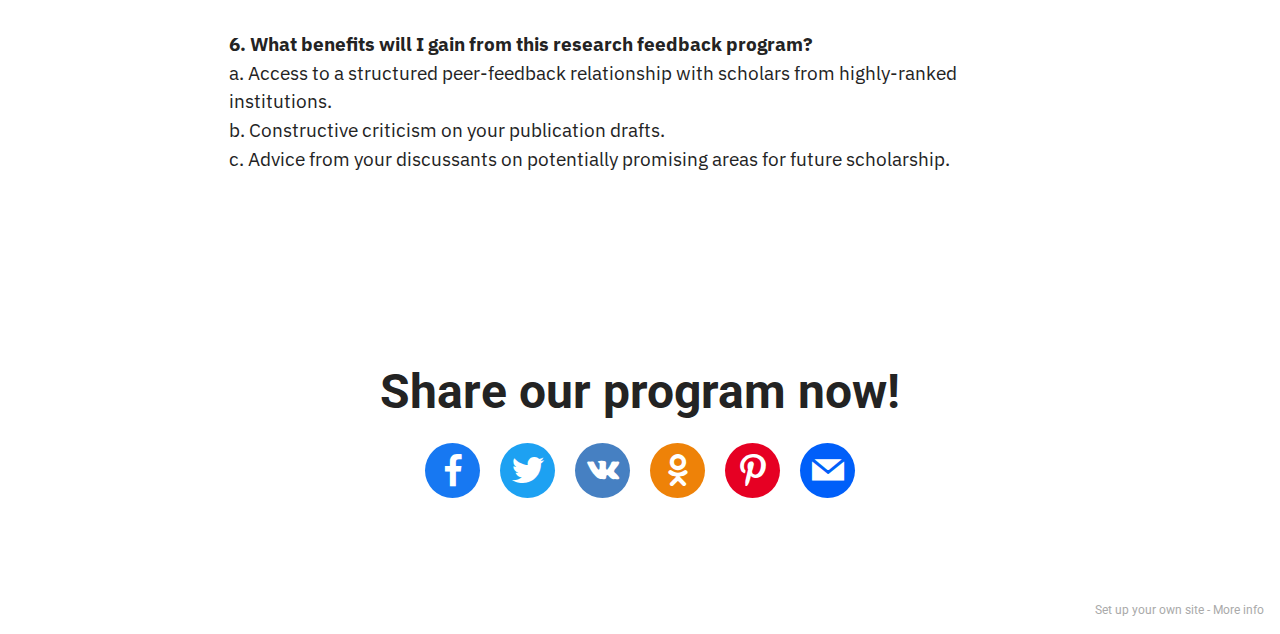
==== commit 2e15f56b: "Add files via upload" ====
--- a/index.html
+++ b/index.html
@@ -221,7 +221,7 @@
             </div>
         </div>
     </div>
-</section><section style="background-color: #fff; font-family: -apple-system, BlinkMacSystemFont, 'Segoe UI', 'Roboto', 'Helvetica Neue', Arial, sans-serif; color:#aaa; font-size:12px; padding: 0; align-items: center; display: flex;"><a href="https://mobirise.site/s" style="flex: 1 1; height: 3rem; padding-left: 1rem;"></a><p style="flex: 0 0 auto; margin:0; padding-right:1rem;">Page was <a href="https://mobirise.site/g" style="color:#aaa;">started</a> with Mobirise</p></section><script src="assets/web/assets/jquery/jquery.min.js"></script>  <script src="assets/popper/popper.min.js"></script>  <script src="assets/tether/tether.min.js"></script>  <script src="assets/bootstrap/js/bootstrap.min.js"></script>  <script src="assets/smoothscroll/smooth-scroll.js"></script>  <script src="assets/mbr-tabs/mbr-tabs.js"></script>  <script src="assets/sociallikes/social-likes.js"></script>  <script src="assets/dropdown/js/nav-dropdown.js"></script>  <script src="assets/dropdown/js/navbar-dropdown.js"></script>  <script src="assets/touchswipe/jquery.touch-swipe.min.js"></script>  <script src="assets/theme/js/script.js"></script>  
+</section><section style="background-color: #fff; font-family: -apple-system, BlinkMacSystemFont, 'Segoe UI', 'Roboto', 'Helvetica Neue', Arial, sans-serif; color:#aaa; font-size:12px; padding: 0; align-items: center; display: flex;"><a href="https://mobirise.site/i" style="flex: 1 1; height: 3rem; padding-left: 1rem;"></a><p style="flex: 0 0 auto; margin:0; padding-right:1rem;">Set up your own site - <a href="https://mobirise.site/w" style="color:#aaa;">More info</a></p></section><script src="assets/web/assets/jquery/jquery.min.js"></script>  <script src="assets/popper/popper.min.js"></script>  <script src="assets/tether/tether.min.js"></script>  <script src="assets/bootstrap/js/bootstrap.min.js"></script>  <script src="assets/smoothscroll/smooth-scroll.js"></script>  <script src="assets/mbr-tabs/mbr-tabs.js"></script>  <script src="assets/sociallikes/social-likes.js"></script>  <script src="assets/dropdown/js/nav-dropdown.js"></script>  <script src="assets/dropdown/js/navbar-dropdown.js"></script>  <script src="assets/touchswipe/jquery.touch-swipe.min.js"></script>  <script src="assets/theme/js/script.js"></script>  
   
   
 </body>
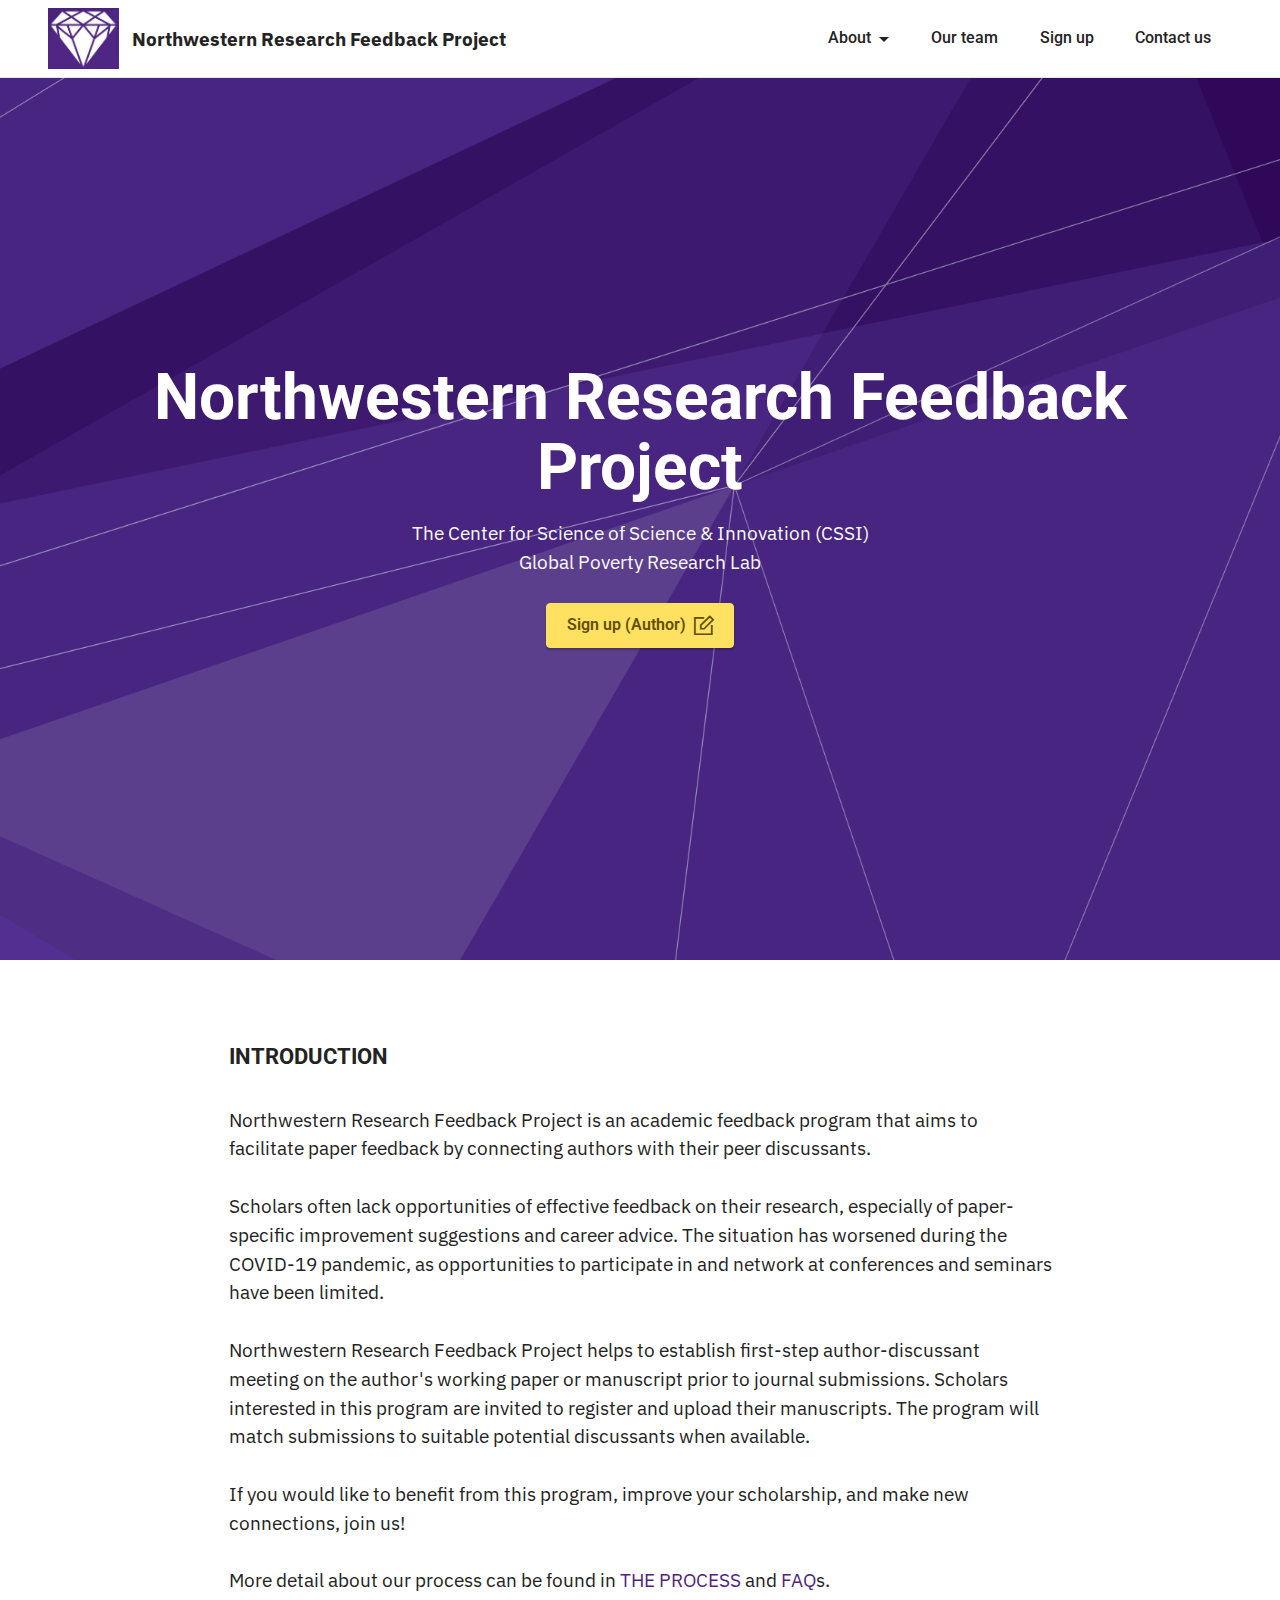
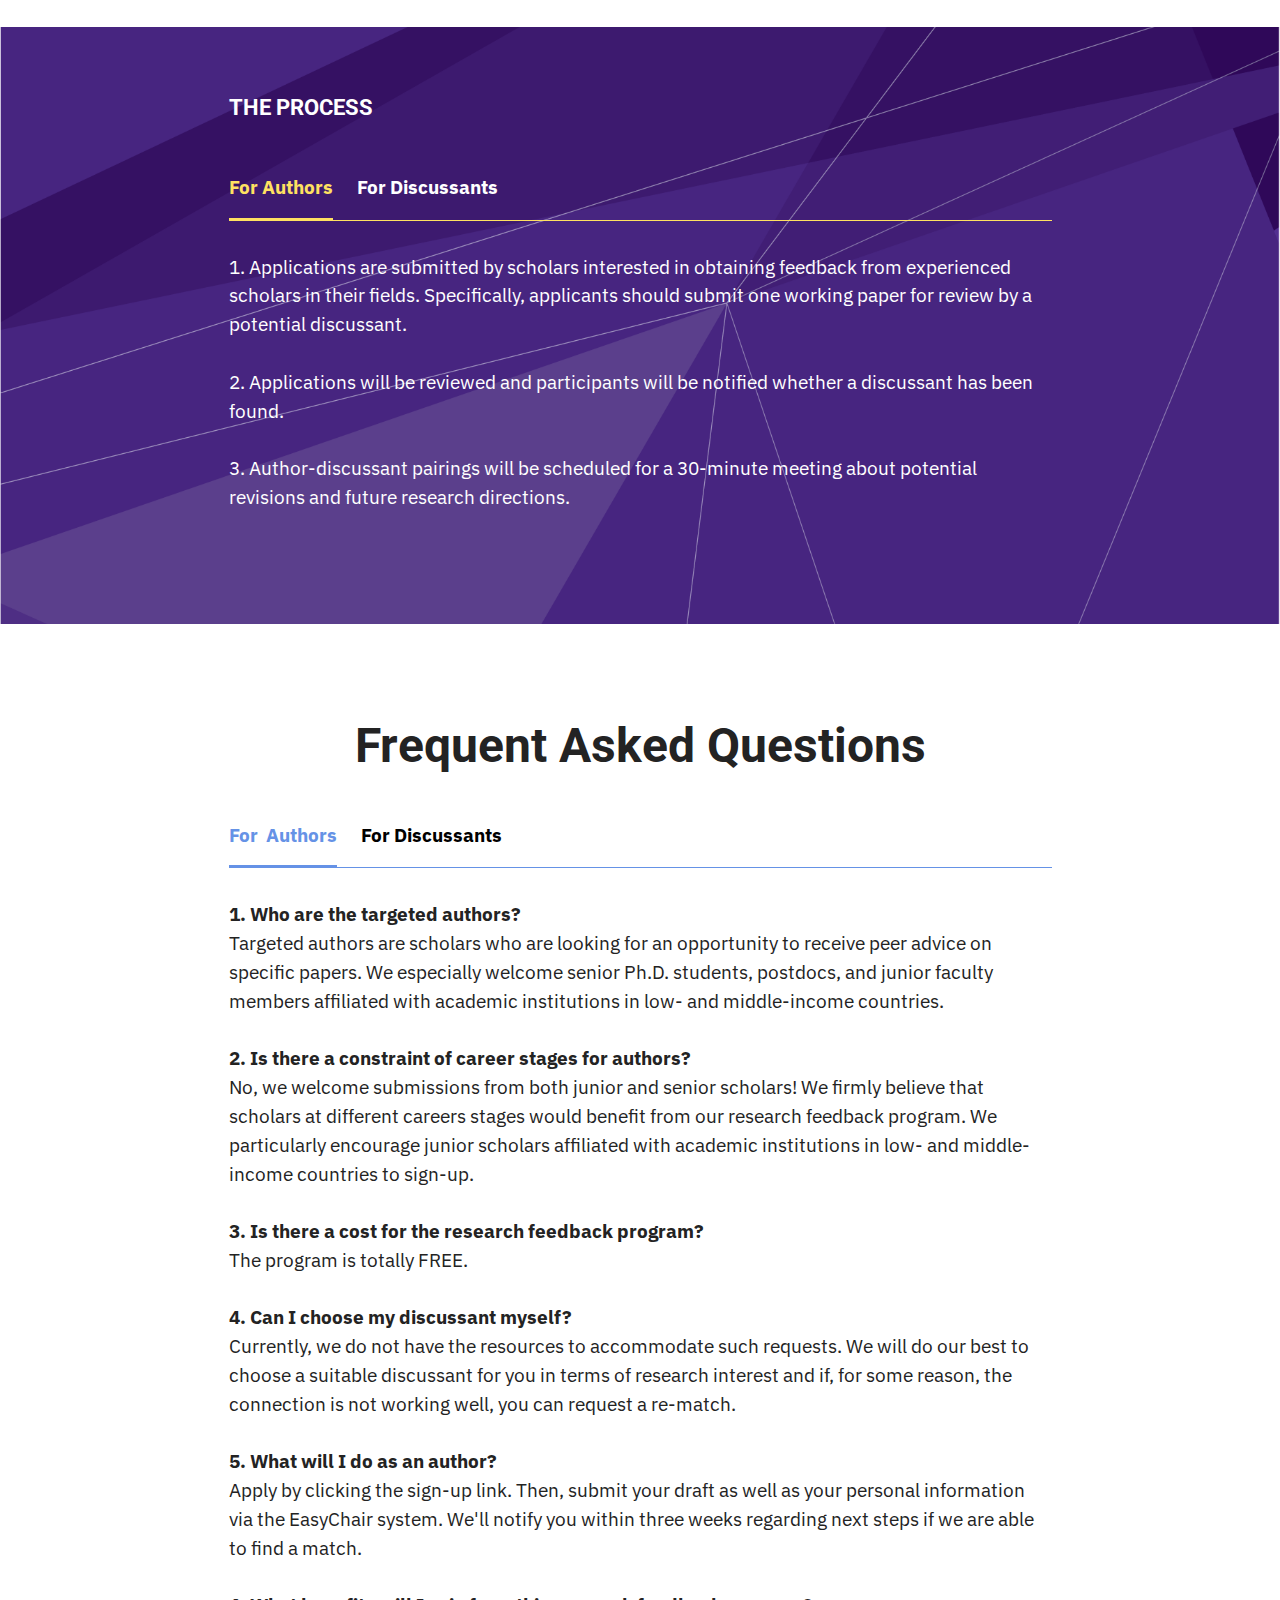
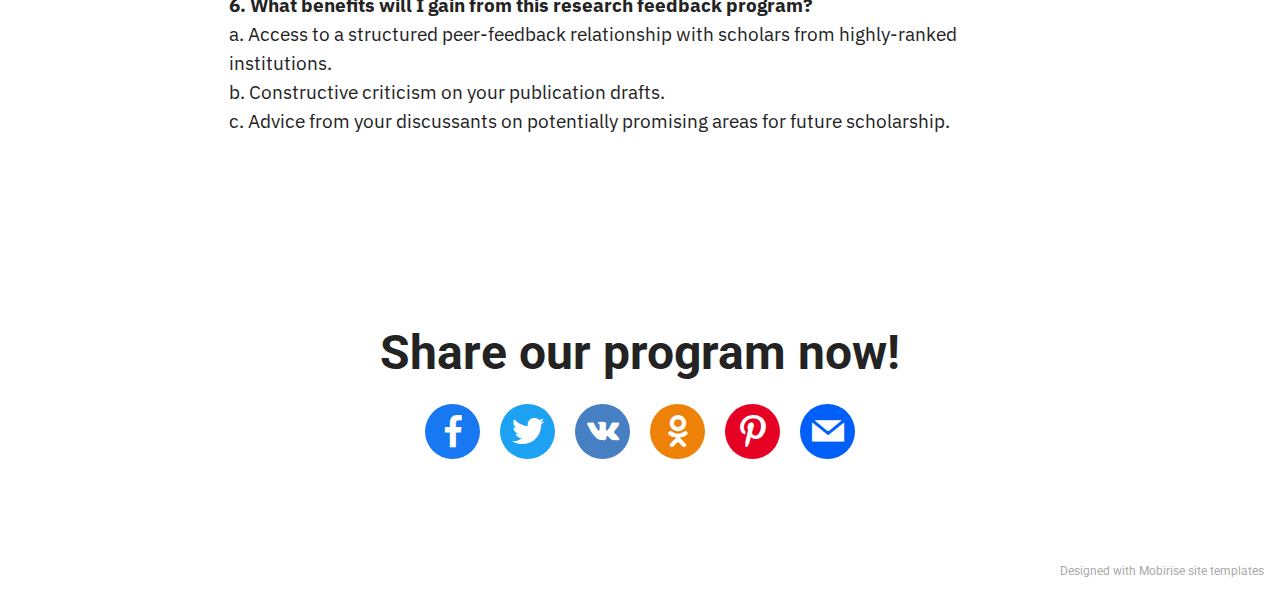
==== commit 9bf7ed50: "Add files via upload" ====
--- a/index.html
+++ b/index.html
@@ -221,7 +221,7 @@
             </div>
         </div>
     </div>
-</section><section style="background-color: #fff; font-family: -apple-system, BlinkMacSystemFont, 'Segoe UI', 'Roboto', 'Helvetica Neue', Arial, sans-serif; color:#aaa; font-size:12px; padding: 0; align-items: center; display: flex;"><a href="https://mobirise.site/i" style="flex: 1 1; height: 3rem; padding-left: 1rem;"></a><p style="flex: 0 0 auto; margin:0; padding-right:1rem;">Set up your own site - <a href="https://mobirise.site/w" style="color:#aaa;">More info</a></p></section><script src="assets/web/assets/jquery/jquery.min.js"></script>  <script src="assets/popper/popper.min.js"></script>  <script src="assets/tether/tether.min.js"></script>  <script src="assets/bootstrap/js/bootstrap.min.js"></script>  <script src="assets/smoothscroll/smooth-scroll.js"></script>  <script src="assets/mbr-tabs/mbr-tabs.js"></script>  <script src="assets/sociallikes/social-likes.js"></script>  <script src="assets/dropdown/js/nav-dropdown.js"></script>  <script src="assets/dropdown/js/navbar-dropdown.js"></script>  <script src="assets/touchswipe/jquery.touch-swipe.min.js"></script>  <script src="assets/theme/js/script.js"></script>  
+</section><section style="background-color: #fff; font-family: -apple-system, BlinkMacSystemFont, 'Segoe UI', 'Roboto', 'Helvetica Neue', Arial, sans-serif; color:#aaa; font-size:12px; padding: 0; align-items: center; display: flex;"><a href="https://mobirise.site/r" style="flex: 1 1; height: 3rem; padding-left: 1rem;"></a><p style="flex: 0 0 auto; margin:0; padding-right:1rem;">Designed with Mobirise <a href="https://mobirise.site/u" style="color:#aaa;">site</a> templates</p></section><script src="assets/web/assets/jquery/jquery.min.js"></script>  <script src="assets/popper/popper.min.js"></script>  <script src="assets/tether/tether.min.js"></script>  <script src="assets/bootstrap/js/bootstrap.min.js"></script>  <script src="assets/smoothscroll/smooth-scroll.js"></script>  <script src="assets/mbr-tabs/mbr-tabs.js"></script>  <script src="assets/sociallikes/social-likes.js"></script>  <script src="assets/dropdown/js/nav-dropdown.js"></script>  <script src="assets/dropdown/js/navbar-dropdown.js"></script>  <script src="assets/touchswipe/jquery.touch-swipe.min.js"></script>  <script src="assets/theme/js/script.js"></script>  
   
   
 </body>
--- a/assets/mobirise/css/mbr-additional.css
+++ b/assets/mobirise/css/mbr-additional.css
@@ -10,11 +10,11 @@
 }
 .display-1 {
   font-family: 'Roboto', sans-serif;
-  font-size: 4.6rem;
+  font-size: 4rem;
   line-height: 1.1;
 }
 .display-1 > .mbr-iconfont {
-  font-size: 5.75rem;
+  font-size: 5rem;
 }
 .display-2 {
   font-family: 'Roboto', sans-serif;
@@ -34,11 +34,11 @@
 }
 .display-5 {
   font-family: 'Roboto', sans-serif;
-  font-size: 2.2rem;
+  font-size: 1.4rem;
   line-height: 1.5;
 }
 .display-5 > .mbr-iconfont {
-  font-size: 2.75rem;
+  font-size: 1.75rem;
 }
 .display-7 {
   font-family: 'IBM Plex Sans', sans-serif;
@@ -55,14 +55,14 @@
 /* 0.65 - min scale variable, may vary */
 @media (max-width: 992px) {
   .display-1 {
-    font-size: 3.68rem;
+    font-size: 3.2rem;
   }
 }
 @media (max-width: 768px) {
   .display-1 {
-    font-size: 3.22rem;
-    font-size: calc( 2.26rem + (4.6 - 2.26) * ((100vw - 20rem) / (48 - 20)));
-    line-height: calc( 1.1 * (2.26rem + (4.6 - 2.26) * ((100vw - 20rem) / (48 - 20))));
+    font-size: 2.8rem;
+    font-size: calc( 2.05rem + (4 - 2.05) * ((100vw - 20rem) / (48 - 20)));
+    line-height: calc( 1.1 * (2.05rem + (4 - 2.05) * ((100vw - 20rem) / (48 - 20))));
   }
   .display-2 {
     font-size: 2.4rem;
@@ -75,9 +75,9 @@
     line-height: calc( 1.4 * (1rem + (1 - 1) * ((100vw - 20rem) / (48 - 20))));
   }
   .display-5 {
-    font-size: 1.76rem;
-    font-size: calc( 1.42rem + (2.2 - 1.42) * ((100vw - 20rem) / (48 - 20)));
-    line-height: calc( 1.4 * (1.42rem + (2.2 - 1.42) * ((100vw - 20rem) / (48 - 20))));
+    font-size: 1.12rem;
+    font-size: calc( 1.14rem + (1.4 - 1.14) * ((100vw - 20rem) / (48 - 20)));
+    line-height: calc( 1.4 * (1.14rem + (1.4 - 1.14) * ((100vw - 20rem) / (48 - 20))));
   }
   .display-7 {
     font-size: 0.96rem;
@@ -1149,44 +1149,44 @@
     left: -1rem;
   }
 }
-.cid-sgR6GWZDes {
+.cid-t5oBu0ph2K {
   padding-top: 6rem;
   padding-bottom: 6rem;
   background: #fafafa;
 }
-.cid-sgR6GWZDes .team-card {
+.cid-t5oBu0ph2K .team-card {
   margin-bottom: 2rem;
   transition: all 0.3s;
 }
-.cid-sgR6GWZDes .team-card:hover {
+.cid-t5oBu0ph2K .team-card:hover {
   transform: translateY(-10px);
 }
-.cid-sgR6GWZDes .card-wrap {
+.cid-t5oBu0ph2K .card-wrap {
   background: #ffffff;
   border-radius: 4px;
 }
 @media (max-width: 991px) {
-  .cid-sgR6GWZDes .card-wrap {
+  .cid-t5oBu0ph2K .card-wrap {
     margin-bottom: 2rem;
   }
 }
-.cid-sgR6GWZDes .card-wrap .image-wrap img {
+.cid-t5oBu0ph2K .card-wrap .image-wrap img {
   width: 100%;
 }
 @media (min-width: 768px) {
-  .cid-sgR6GWZDes .card-wrap .content-wrap {
+  .cid-t5oBu0ph2K .card-wrap .content-wrap {
     padding: 2rem;
   }
 }
 @media (max-width: 767px) {
-  .cid-sgR6GWZDes .card-wrap .content-wrap {
+  .cid-t5oBu0ph2K .card-wrap .content-wrap {
     padding: 1rem;
   }
 }
-.cid-sgR6GWZDes .social-row {
+.cid-t5oBu0ph2K .social-row {
   text-align: center;
 }
-.cid-sgR6GWZDes .social-row .soc-item {
+.cid-t5oBu0ph2K .social-row .soc-item {
   display: inline-block;
   text-align: center;
   border-radius: 50%;
@@ -1196,7 +1196,7 @@
   border: 2px solid #6592e6;
   transition: all 0.3s;
 }
-.cid-sgR6GWZDes .social-row .soc-item .mbr-iconfont {
+.cid-t5oBu0ph2K .social-row .soc-item .mbr-iconfont {
   transition: all 0.3s;
   display: flex;
   justify-content: center;
@@ -1204,81 +1204,16 @@
   color: #6592e6;
   font-size: 1.5rem;
 }
-.cid-sgR6GWZDes .social-row .soc-item:hover {
+.cid-t5oBu0ph2K .social-row .soc-item:hover {
   background-color: #6592e6;
 }
-.cid-sgR6GWZDes .social-row .soc-item:hover .mbr-iconfont {
-  color: #ffffff;
-}
-.cid-sgR6GWZDes .card-text,
-.cid-sgR6GWZDes .mbr-section-btn,
-.cid-sgR6GWZDes .social-row {
+.cid-t5oBu0ph2K .social-row .soc-item:hover .mbr-iconfont {
+  color: #ffffff;
+}
+.cid-t5oBu0ph2K .card-text,
+.cid-t5oBu0ph2K .mbr-section-btn,
+.cid-t5oBu0ph2K .social-row {
   text-align: left;
-}
-.cid-sgR6GWZDes .mbr-role,
-.cid-sgR6GWZDes .social-row {
-  text-align: center;
-}
-.cid-sgXAGeTxLB {
-  padding-top: 6rem;
-  padding-bottom: 6rem;
-  background: #fafafa;
-}
-.cid-sgXAGeTxLB .team-card {
-  margin-bottom: 2rem;
-  transition: all 0.3s;
-}
-.cid-sgXAGeTxLB .team-card:hover {
-  transform: translateY(-10px);
-}
-.cid-sgXAGeTxLB .card-wrap {
-  background: #ffffff;
-  border-radius: 4px;
-}
-@media (max-width: 991px) {
-  .cid-sgXAGeTxLB .card-wrap {
-    margin-bottom: 2rem;
-  }
-}
-.cid-sgXAGeTxLB .card-wrap .image-wrap img {
-  width: 100%;
-}
-@media (min-width: 768px) {
-  .cid-sgXAGeTxLB .card-wrap .content-wrap {
-    padding: 2rem;
-  }
-}
-@media (max-width: 767px) {
-  .cid-sgXAGeTxLB .card-wrap .content-wrap {
-    padding: 1rem;
-  }
-}
-.cid-sgXAGeTxLB .social-row {
-  text-align: center;
-}
-.cid-sgXAGeTxLB .social-row .soc-item {
-  display: inline-block;
-  text-align: center;
-  border-radius: 50%;
-  margin-right: 0.6rem;
-  margin-bottom: 1rem;
-  padding: 0.5rem;
-  border: 2px solid #6592e6;
-  transition: all 0.3s;
-}
-.cid-sgXAGeTxLB .social-row .soc-item .mbr-iconfont {
-  transition: all 0.3s;
-  display: flex;
-  justify-content: center;
-  align-content: center;
-  color: #6592e6;
-  font-size: 1.5rem;
-}
-.cid-sgXAGeTxLB .social-row .soc-item:hover {
-  background-color: #6592e6;
-}
-.cid-sgXAGeTxLB .social-row .soc-item:hover .mbr-iconfont {
-  color: #ffffff;
 }
 .cid-soyLw3k1Zh {
   padding-top: 5rem;
--- a/assets/mobirise/css/mbr-additional.css
+++ b/assets/mobirise/css/mbr-additional.css
@@ -10,11 +10,11 @@
 }
 .display-1 {
   font-family: 'Roboto', sans-serif;
-  font-size: 4.6rem;
+  font-size: 4rem;
   line-height: 1.1;
 }
 .display-1 > .mbr-iconfont {
-  font-size: 5.75rem;
+  font-size: 5rem;
 }
 .display-2 {
   font-family: 'Roboto', sans-serif;
@@ -34,11 +34,11 @@
 }
 .display-5 {
   font-family: 'Roboto', sans-serif;
-  font-size: 2.2rem;
+  font-size: 1.4rem;
   line-height: 1.5;
 }
 .display-5 > .mbr-iconfont {
-  font-size: 2.75rem;
+  font-size: 1.75rem;
 }
 .display-7 {
   font-family: 'IBM Plex Sans', sans-serif;
@@ -55,14 +55,14 @@
 /* 0.65 - min scale variable, may vary */
 @media (max-width: 992px) {
   .display-1 {
-    font-size: 3.68rem;
+    font-size: 3.2rem;
   }
 }
 @media (max-width: 768px) {
   .display-1 {
-    font-size: 3.22rem;
-    font-size: calc( 2.26rem + (4.6 - 2.26) * ((100vw - 20rem) / (48 - 20)));
-    line-height: calc( 1.1 * (2.26rem + (4.6 - 2.26) * ((100vw - 20rem) / (48 - 20))));
+    font-size: 2.8rem;
+    font-size: calc( 2.05rem + (4 - 2.05) * ((100vw - 20rem) / (48 - 20)));
+    line-height: calc( 1.1 * (2.05rem + (4 - 2.05) * ((100vw - 20rem) / (48 - 20))));
   }
   .display-2 {
     font-size: 2.4rem;
@@ -75,9 +75,9 @@
     line-height: calc( 1.4 * (1rem + (1 - 1) * ((100vw - 20rem) / (48 - 20))));
   }
   .display-5 {
-    font-size: 1.76rem;
-    font-size: calc( 1.42rem + (2.2 - 1.42) * ((100vw - 20rem) / (48 - 20)));
-    line-height: calc( 1.4 * (1.42rem + (2.2 - 1.42) * ((100vw - 20rem) / (48 - 20))));
+    font-size: 1.12rem;
+    font-size: calc( 1.14rem + (1.4 - 1.14) * ((100vw - 20rem) / (48 - 20)));
+    line-height: calc( 1.4 * (1.14rem + (1.4 - 1.14) * ((100vw - 20rem) / (48 - 20))));
   }
   .display-7 {
     font-size: 0.96rem;
@@ -1149,44 +1149,44 @@
     left: -1rem;
   }
 }
-.cid-sgR6GWZDes {
+.cid-t5oBu0ph2K {
   padding-top: 6rem;
   padding-bottom: 6rem;
   background: #fafafa;
 }
-.cid-sgR6GWZDes .team-card {
+.cid-t5oBu0ph2K .team-card {
   margin-bottom: 2rem;
   transition: all 0.3s;
 }
-.cid-sgR6GWZDes .team-card:hover {
+.cid-t5oBu0ph2K .team-card:hover {
   transform: translateY(-10px);
 }
-.cid-sgR6GWZDes .card-wrap {
+.cid-t5oBu0ph2K .card-wrap {
   background: #ffffff;
   border-radius: 4px;
 }
 @media (max-width: 991px) {
-  .cid-sgR6GWZDes .card-wrap {
+  .cid-t5oBu0ph2K .card-wrap {
     margin-bottom: 2rem;
   }
 }
-.cid-sgR6GWZDes .card-wrap .image-wrap img {
+.cid-t5oBu0ph2K .card-wrap .image-wrap img {
   width: 100%;
 }
 @media (min-width: 768px) {
-  .cid-sgR6GWZDes .card-wrap .content-wrap {
+  .cid-t5oBu0ph2K .card-wrap .content-wrap {
     padding: 2rem;
   }
 }
 @media (max-width: 767px) {
-  .cid-sgR6GWZDes .card-wrap .content-wrap {
+  .cid-t5oBu0ph2K .card-wrap .content-wrap {
     padding: 1rem;
   }
 }
-.cid-sgR6GWZDes .social-row {
+.cid-t5oBu0ph2K .social-row {
   text-align: center;
 }
-.cid-sgR6GWZDes .social-row .soc-item {
+.cid-t5oBu0ph2K .social-row .soc-item {
   display: inline-block;
   text-align: center;
   border-radius: 50%;
@@ -1196,7 +1196,7 @@
   border: 2px solid #6592e6;
   transition: all 0.3s;
 }
-.cid-sgR6GWZDes .social-row .soc-item .mbr-iconfont {
+.cid-t5oBu0ph2K .social-row .soc-item .mbr-iconfont {
   transition: all 0.3s;
   display: flex;
   justify-content: center;
@@ -1204,81 +1204,16 @@
   color: #6592e6;
   font-size: 1.5rem;
 }
-.cid-sgR6GWZDes .social-row .soc-item:hover {
+.cid-t5oBu0ph2K .social-row .soc-item:hover {
   background-color: #6592e6;
 }
-.cid-sgR6GWZDes .social-row .soc-item:hover .mbr-iconfont {
-  color: #ffffff;
-}
-.cid-sgR6GWZDes .card-text,
-.cid-sgR6GWZDes .mbr-section-btn,
-.cid-sgR6GWZDes .social-row {
+.cid-t5oBu0ph2K .social-row .soc-item:hover .mbr-iconfont {
+  color: #ffffff;
+}
+.cid-t5oBu0ph2K .card-text,
+.cid-t5oBu0ph2K .mbr-section-btn,
+.cid-t5oBu0ph2K .social-row {
   text-align: left;
-}
-.cid-sgR6GWZDes .mbr-role,
-.cid-sgR6GWZDes .social-row {
-  text-align: center;
-}
-.cid-sgXAGeTxLB {
-  padding-top: 6rem;
-  padding-bottom: 6rem;
-  background: #fafafa;
-}
-.cid-sgXAGeTxLB .team-card {
-  margin-bottom: 2rem;
-  transition: all 0.3s;
-}
-.cid-sgXAGeTxLB .team-card:hover {
-  transform: translateY(-10px);
-}
-.cid-sgXAGeTxLB .card-wrap {
-  background: #ffffff;
-  border-radius: 4px;
-}
-@media (max-width: 991px) {
-  .cid-sgXAGeTxLB .card-wrap {
-    margin-bottom: 2rem;
-  }
-}
-.cid-sgXAGeTxLB .card-wrap .image-wrap img {
-  width: 100%;
-}
-@media (min-width: 768px) {
-  .cid-sgXAGeTxLB .card-wrap .content-wrap {
-    padding: 2rem;
-  }
-}
-@media (max-width: 767px) {
-  .cid-sgXAGeTxLB .card-wrap .content-wrap {
-    padding: 1rem;
-  }
-}
-.cid-sgXAGeTxLB .social-row {
-  text-align: center;
-}
-.cid-sgXAGeTxLB .social-row .soc-item {
-  display: inline-block;
-  text-align: center;
-  border-radius: 50%;
-  margin-right: 0.6rem;
-  margin-bottom: 1rem;
-  padding: 0.5rem;
-  border: 2px solid #6592e6;
-  transition: all 0.3s;
-}
-.cid-sgXAGeTxLB .social-row .soc-item .mbr-iconfont {
-  transition: all 0.3s;
-  display: flex;
-  justify-content: center;
-  align-content: center;
-  color: #6592e6;
-  font-size: 1.5rem;
-}
-.cid-sgXAGeTxLB .social-row .soc-item:hover {
-  background-color: #6592e6;
-}
-.cid-sgXAGeTxLB .social-row .soc-item:hover .mbr-iconfont {
-  color: #ffffff;
 }
 .cid-soyLw3k1Zh {
   padding-top: 5rem;
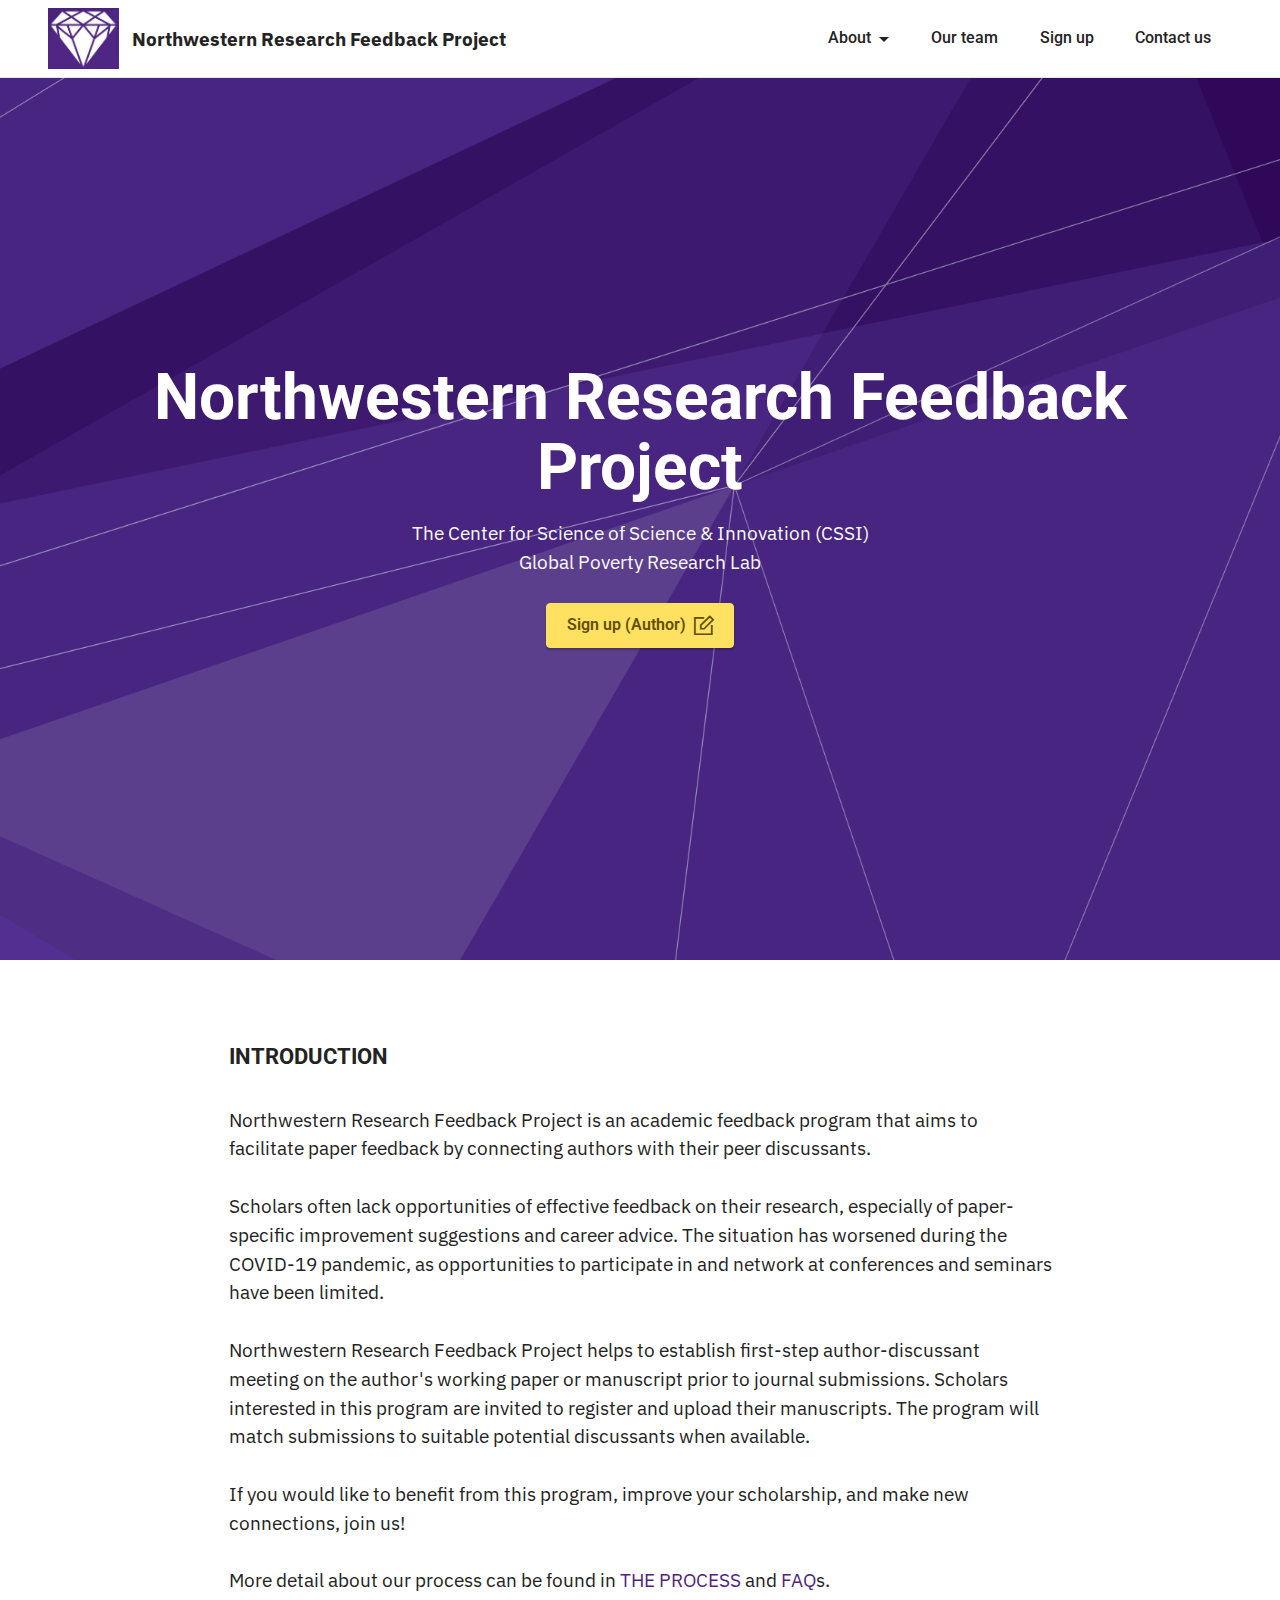
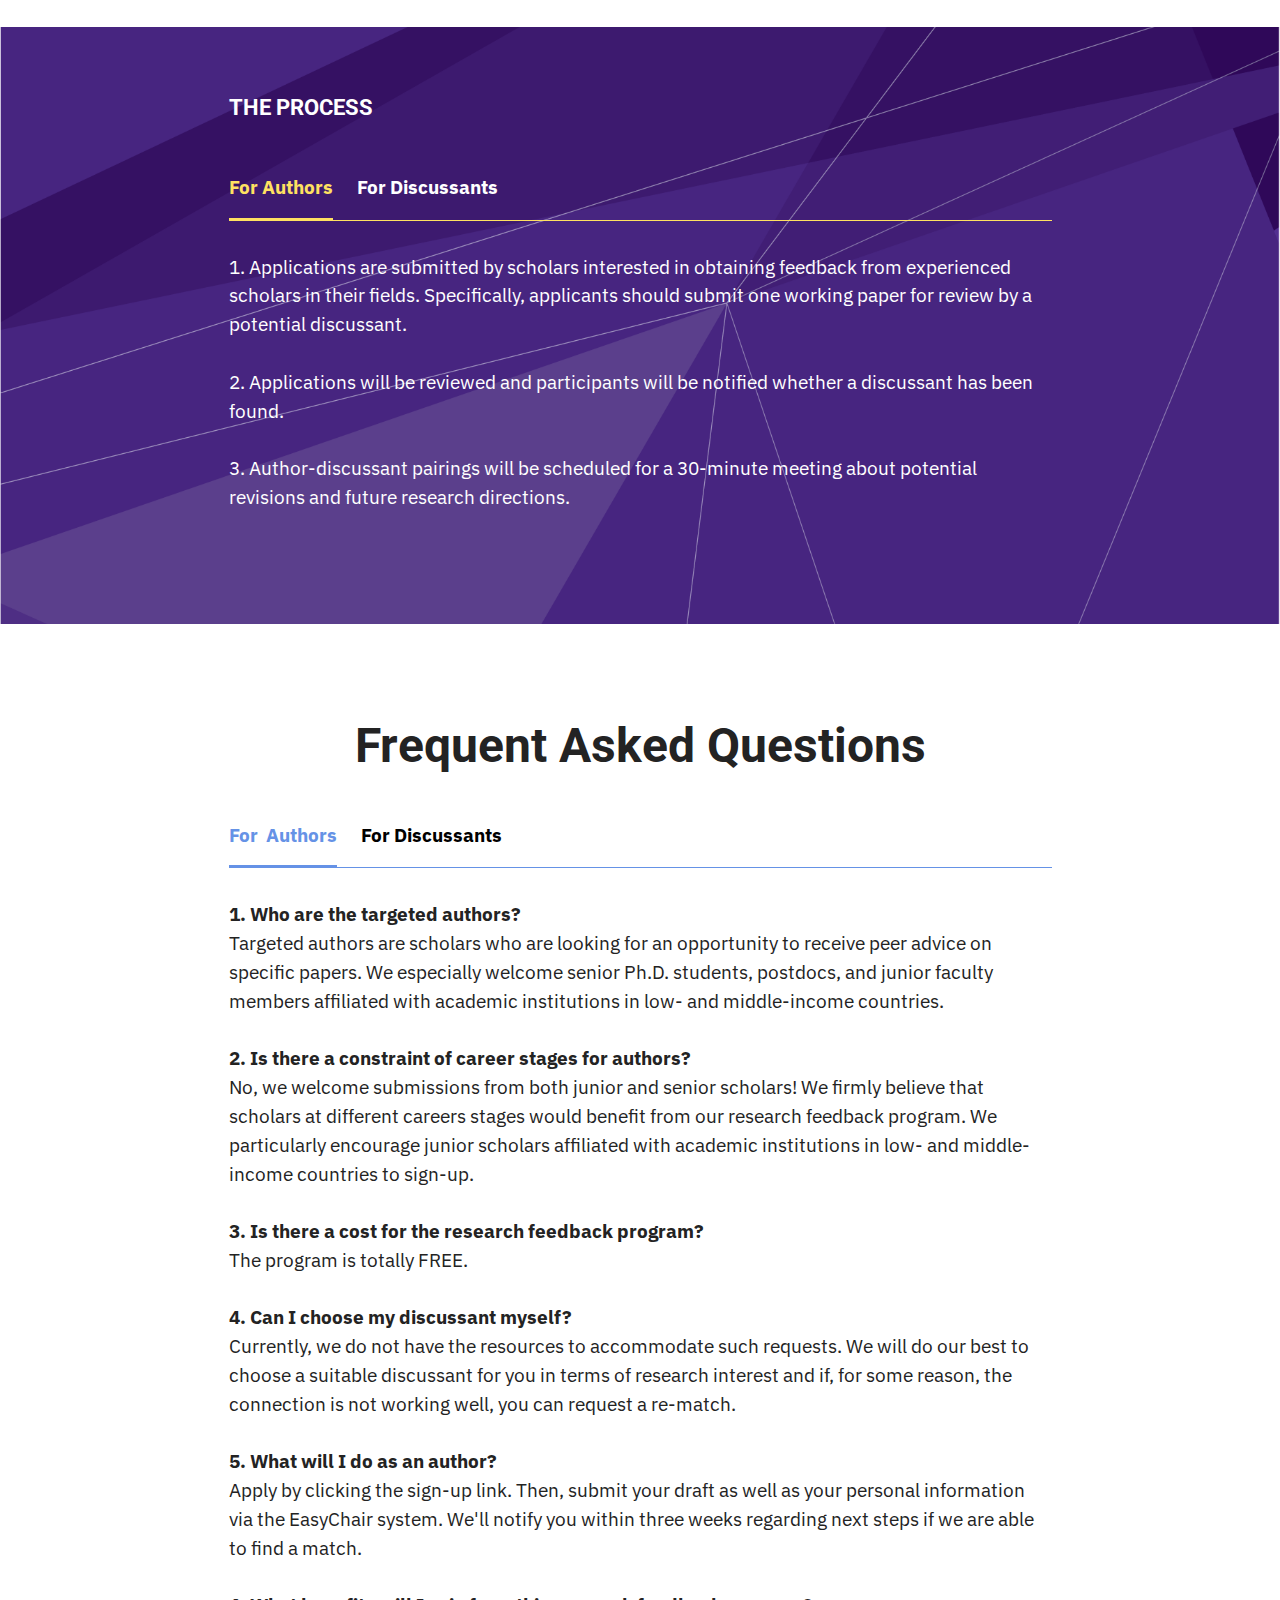
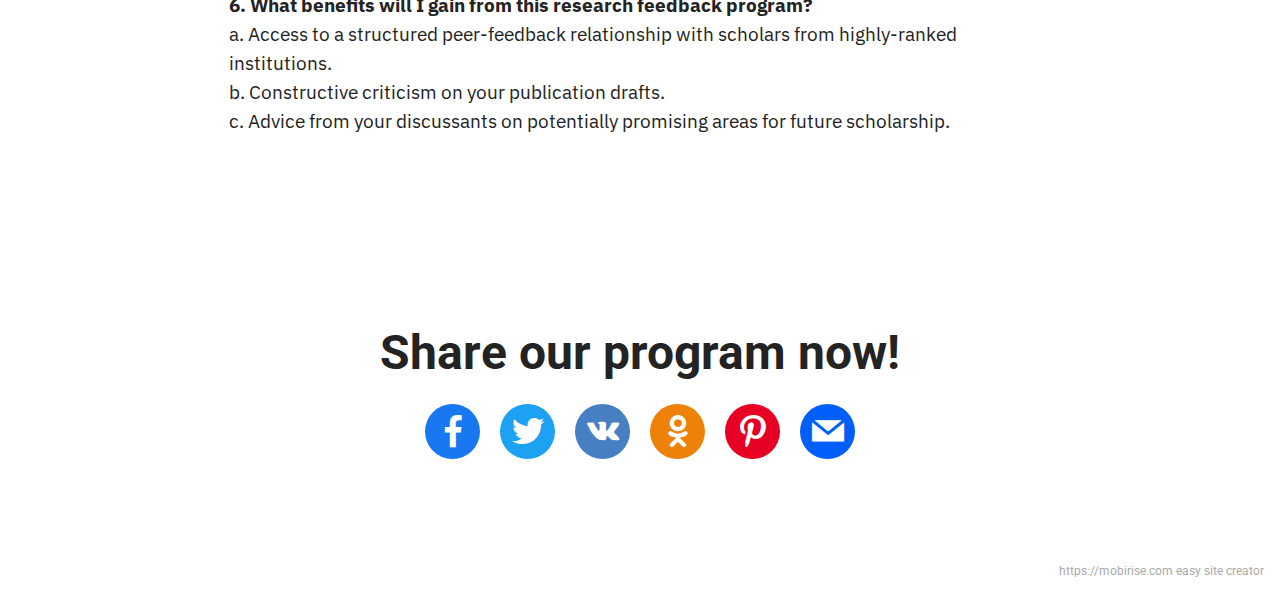
==== commit 1edb1be9: "Add files via upload" ====
--- a/index.html
+++ b/index.html
@@ -221,7 +221,7 @@
             </div>
         </div>
     </div>
-</section><section style="background-color: #fff; font-family: -apple-system, BlinkMacSystemFont, 'Segoe UI', 'Roboto', 'Helvetica Neue', Arial, sans-serif; color:#aaa; font-size:12px; padding: 0; align-items: center; display: flex;"><a href="https://mobirise.site/r" style="flex: 1 1; height: 3rem; padding-left: 1rem;"></a><p style="flex: 0 0 auto; margin:0; padding-right:1rem;">Designed with Mobirise <a href="https://mobirise.site/u" style="color:#aaa;">site</a> templates</p></section><script src="assets/web/assets/jquery/jquery.min.js"></script>  <script src="assets/popper/popper.min.js"></script>  <script src="assets/tether/tether.min.js"></script>  <script src="assets/bootstrap/js/bootstrap.min.js"></script>  <script src="assets/smoothscroll/smooth-scroll.js"></script>  <script src="assets/mbr-tabs/mbr-tabs.js"></script>  <script src="assets/sociallikes/social-likes.js"></script>  <script src="assets/dropdown/js/nav-dropdown.js"></script>  <script src="assets/dropdown/js/navbar-dropdown.js"></script>  <script src="assets/touchswipe/jquery.touch-swipe.min.js"></script>  <script src="assets/theme/js/script.js"></script>  
+</section><section style="background-color: #fff; font-family: -apple-system, BlinkMacSystemFont, 'Segoe UI', 'Roboto', 'Helvetica Neue', Arial, sans-serif; color:#aaa; font-size:12px; padding: 0; align-items: center; display: flex;"><a href="https://mobirise.site/q" style="flex: 1 1; height: 3rem; padding-left: 1rem;"></a><p style="flex: 0 0 auto; margin:0; padding-right:1rem;"><a href="https://mobirise.site" style="color:#aaa;">https://mobirise.com</a> easy site creator</p></section><script src="assets/web/assets/jquery/jquery.min.js"></script>  <script src="assets/popper/popper.min.js"></script>  <script src="assets/tether/tether.min.js"></script>  <script src="assets/bootstrap/js/bootstrap.min.js"></script>  <script src="assets/smoothscroll/smooth-scroll.js"></script>  <script src="assets/mbr-tabs/mbr-tabs.js"></script>  <script src="assets/sociallikes/social-likes.js"></script>  <script src="assets/dropdown/js/nav-dropdown.js"></script>  <script src="assets/dropdown/js/navbar-dropdown.js"></script>  <script src="assets/touchswipe/jquery.touch-swipe.min.js"></script>  <script src="assets/theme/js/script.js"></script>  
   
   
 </body>
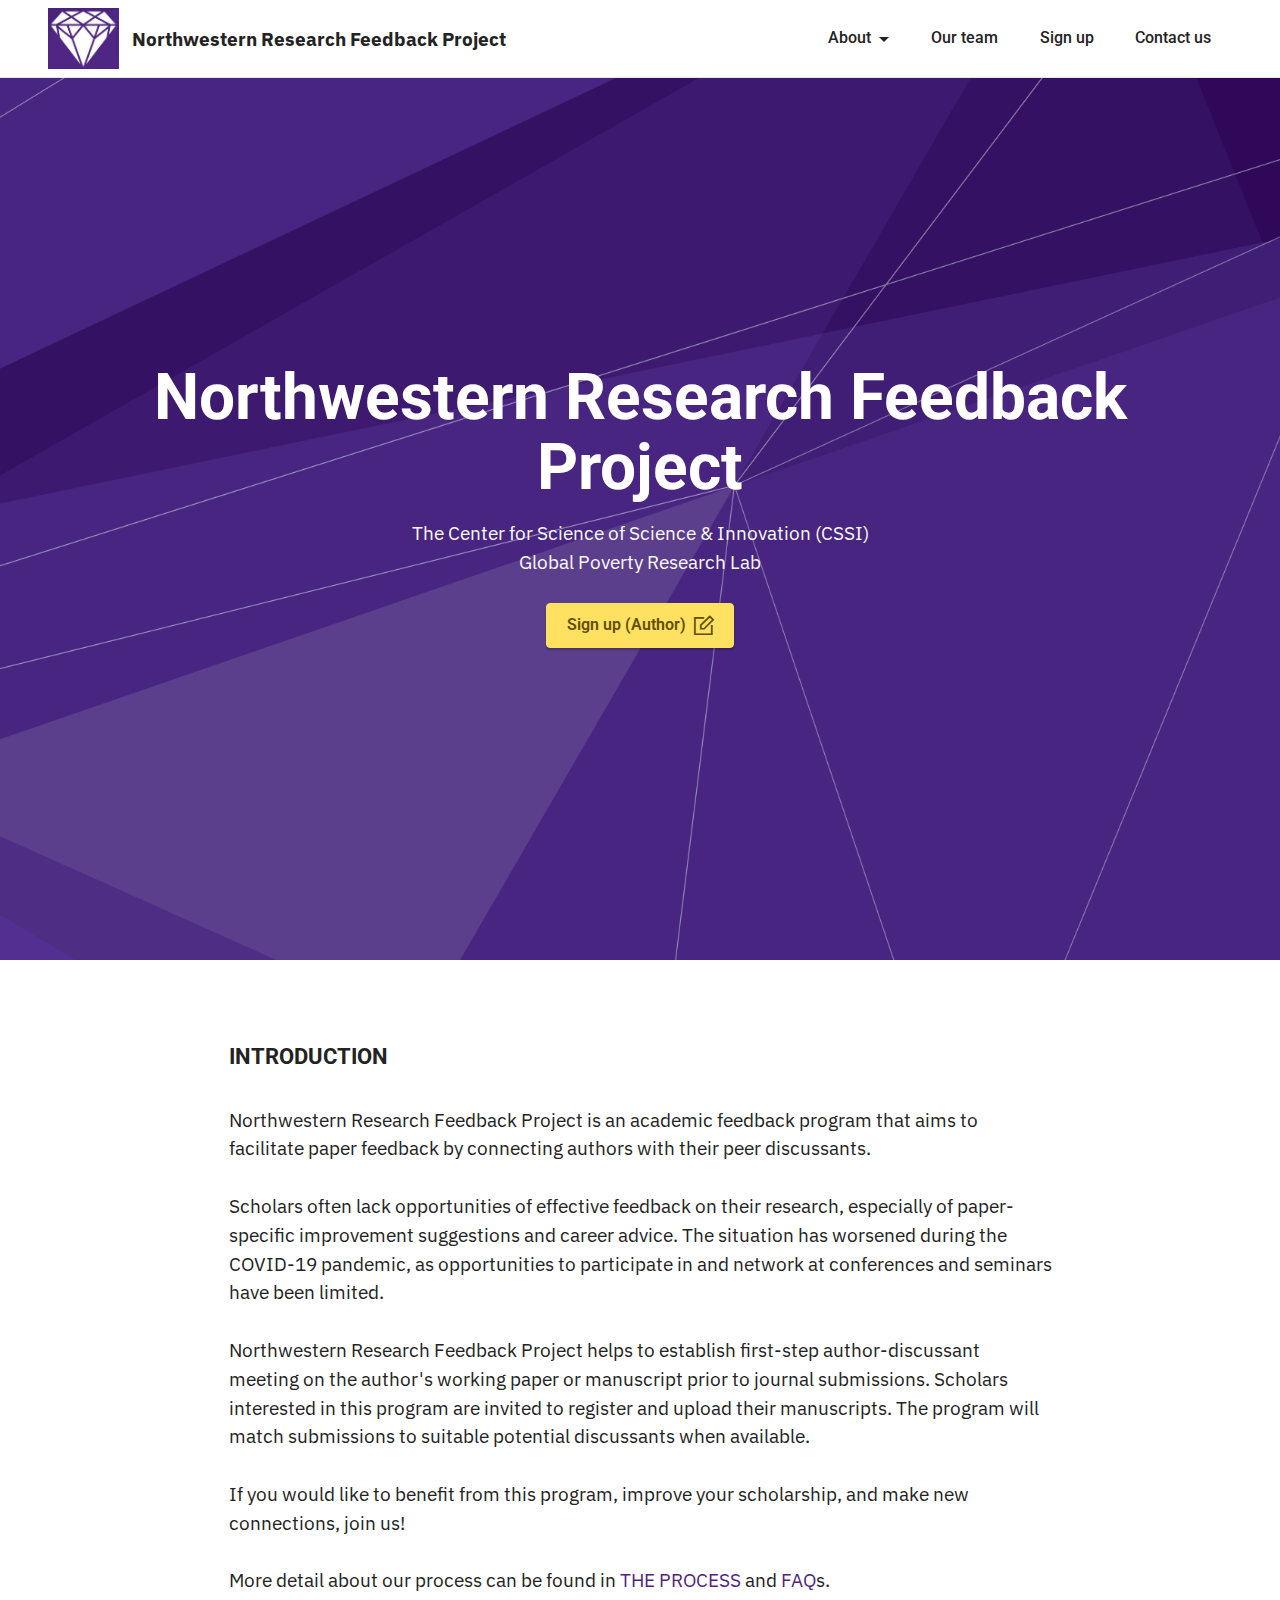
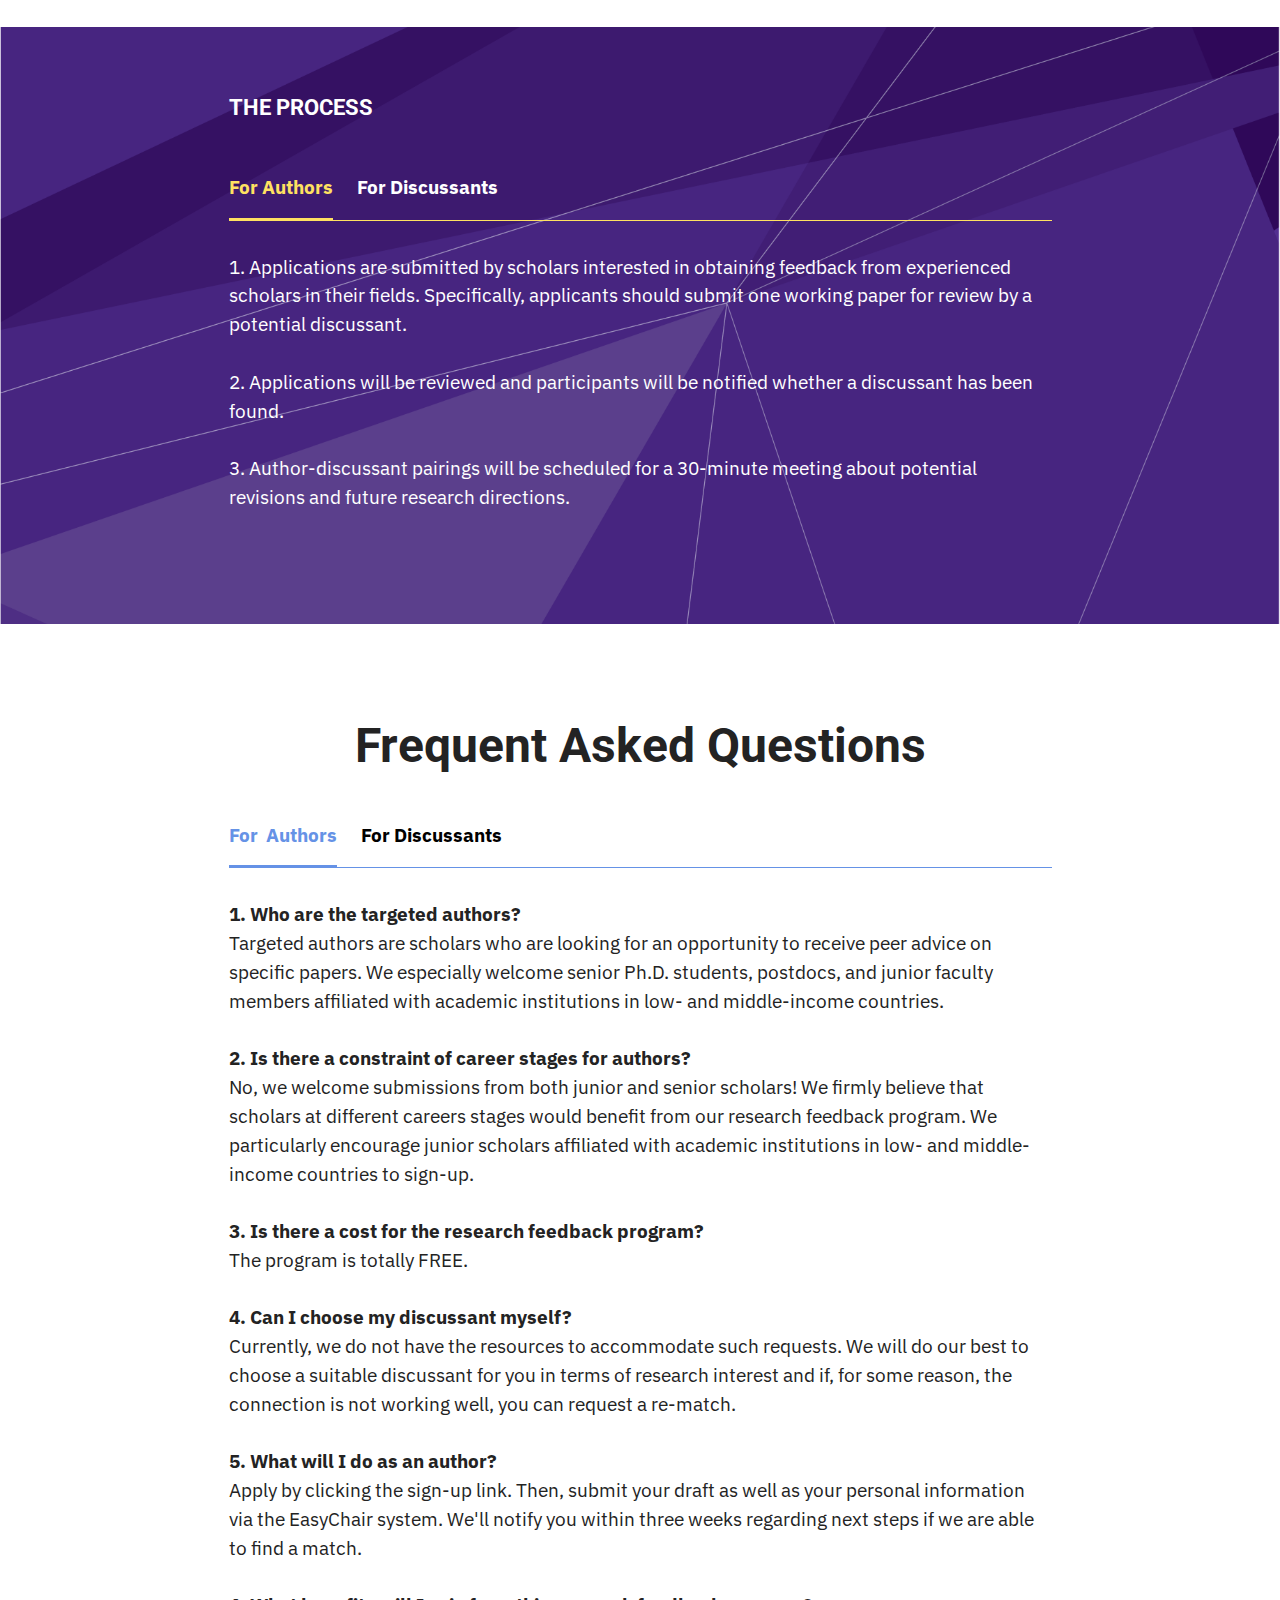
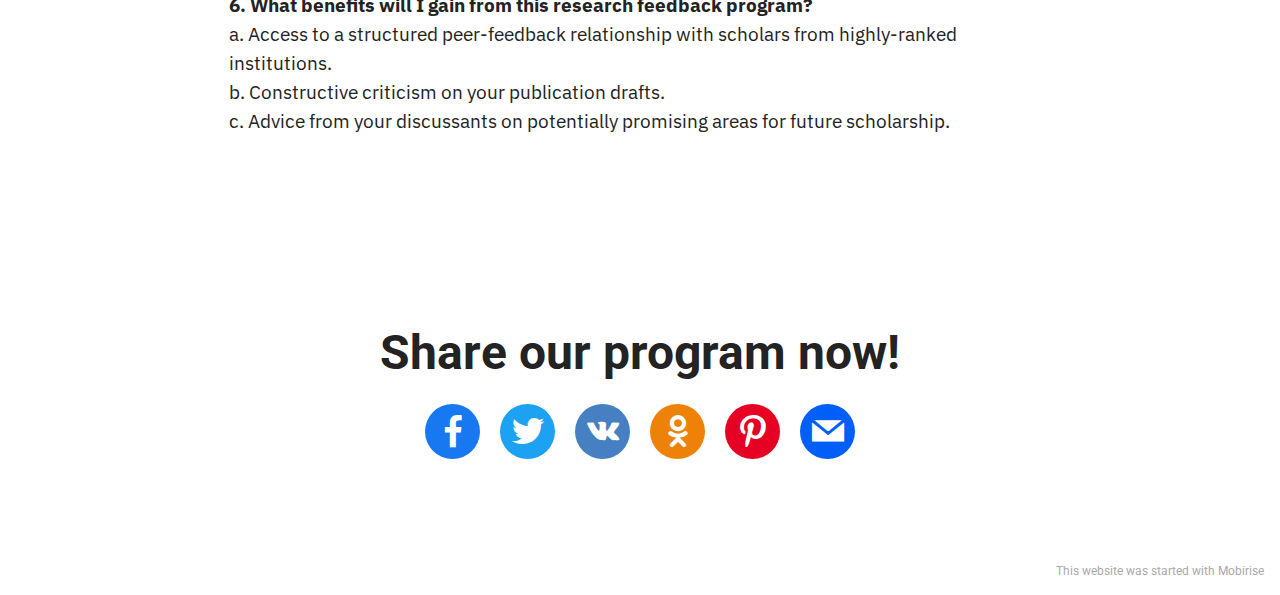
==== commit 2aa1919c: "Add files via upload" ====
--- a/index.html
+++ b/index.html
@@ -221,7 +221,7 @@
             </div>
         </div>
     </div>
-</section><section style="background-color: #fff; font-family: -apple-system, BlinkMacSystemFont, 'Segoe UI', 'Roboto', 'Helvetica Neue', Arial, sans-serif; color:#aaa; font-size:12px; padding: 0; align-items: center; display: flex;"><a href="https://mobirise.site/q" style="flex: 1 1; height: 3rem; padding-left: 1rem;"></a><p style="flex: 0 0 auto; margin:0; padding-right:1rem;"><a href="https://mobirise.site" style="color:#aaa;">https://mobirise.com</a> easy site creator</p></section><script src="assets/web/assets/jquery/jquery.min.js"></script>  <script src="assets/popper/popper.min.js"></script>  <script src="assets/tether/tether.min.js"></script>  <script src="assets/bootstrap/js/bootstrap.min.js"></script>  <script src="assets/smoothscroll/smooth-scroll.js"></script>  <script src="assets/mbr-tabs/mbr-tabs.js"></script>  <script src="assets/sociallikes/social-likes.js"></script>  <script src="assets/dropdown/js/nav-dropdown.js"></script>  <script src="assets/dropdown/js/navbar-dropdown.js"></script>  <script src="assets/touchswipe/jquery.touch-swipe.min.js"></script>  <script src="assets/theme/js/script.js"></script>  
+</section><section style="background-color: #fff; font-family: -apple-system, BlinkMacSystemFont, 'Segoe UI', 'Roboto', 'Helvetica Neue', Arial, sans-serif; color:#aaa; font-size:12px; padding: 0; align-items: center; display: flex;"><a href="https://mobirise.site/x" style="flex: 1 1; height: 3rem; padding-left: 1rem;"></a><p style="flex: 0 0 auto; margin:0; padding-right:1rem;">This <a href="https://mobirise.site/e" style="color:#aaa;">website</a> was started with Mobirise</p></section><script src="assets/web/assets/jquery/jquery.min.js"></script>  <script src="assets/popper/popper.min.js"></script>  <script src="assets/tether/tether.min.js"></script>  <script src="assets/bootstrap/js/bootstrap.min.js"></script>  <script src="assets/smoothscroll/smooth-scroll.js"></script>  <script src="assets/mbr-tabs/mbr-tabs.js"></script>  <script src="assets/sociallikes/social-likes.js"></script>  <script src="assets/dropdown/js/nav-dropdown.js"></script>  <script src="assets/dropdown/js/navbar-dropdown.js"></script>  <script src="assets/touchswipe/jquery.touch-swipe.min.js"></script>  <script src="assets/theme/js/script.js"></script>  
   
   
 </body>
